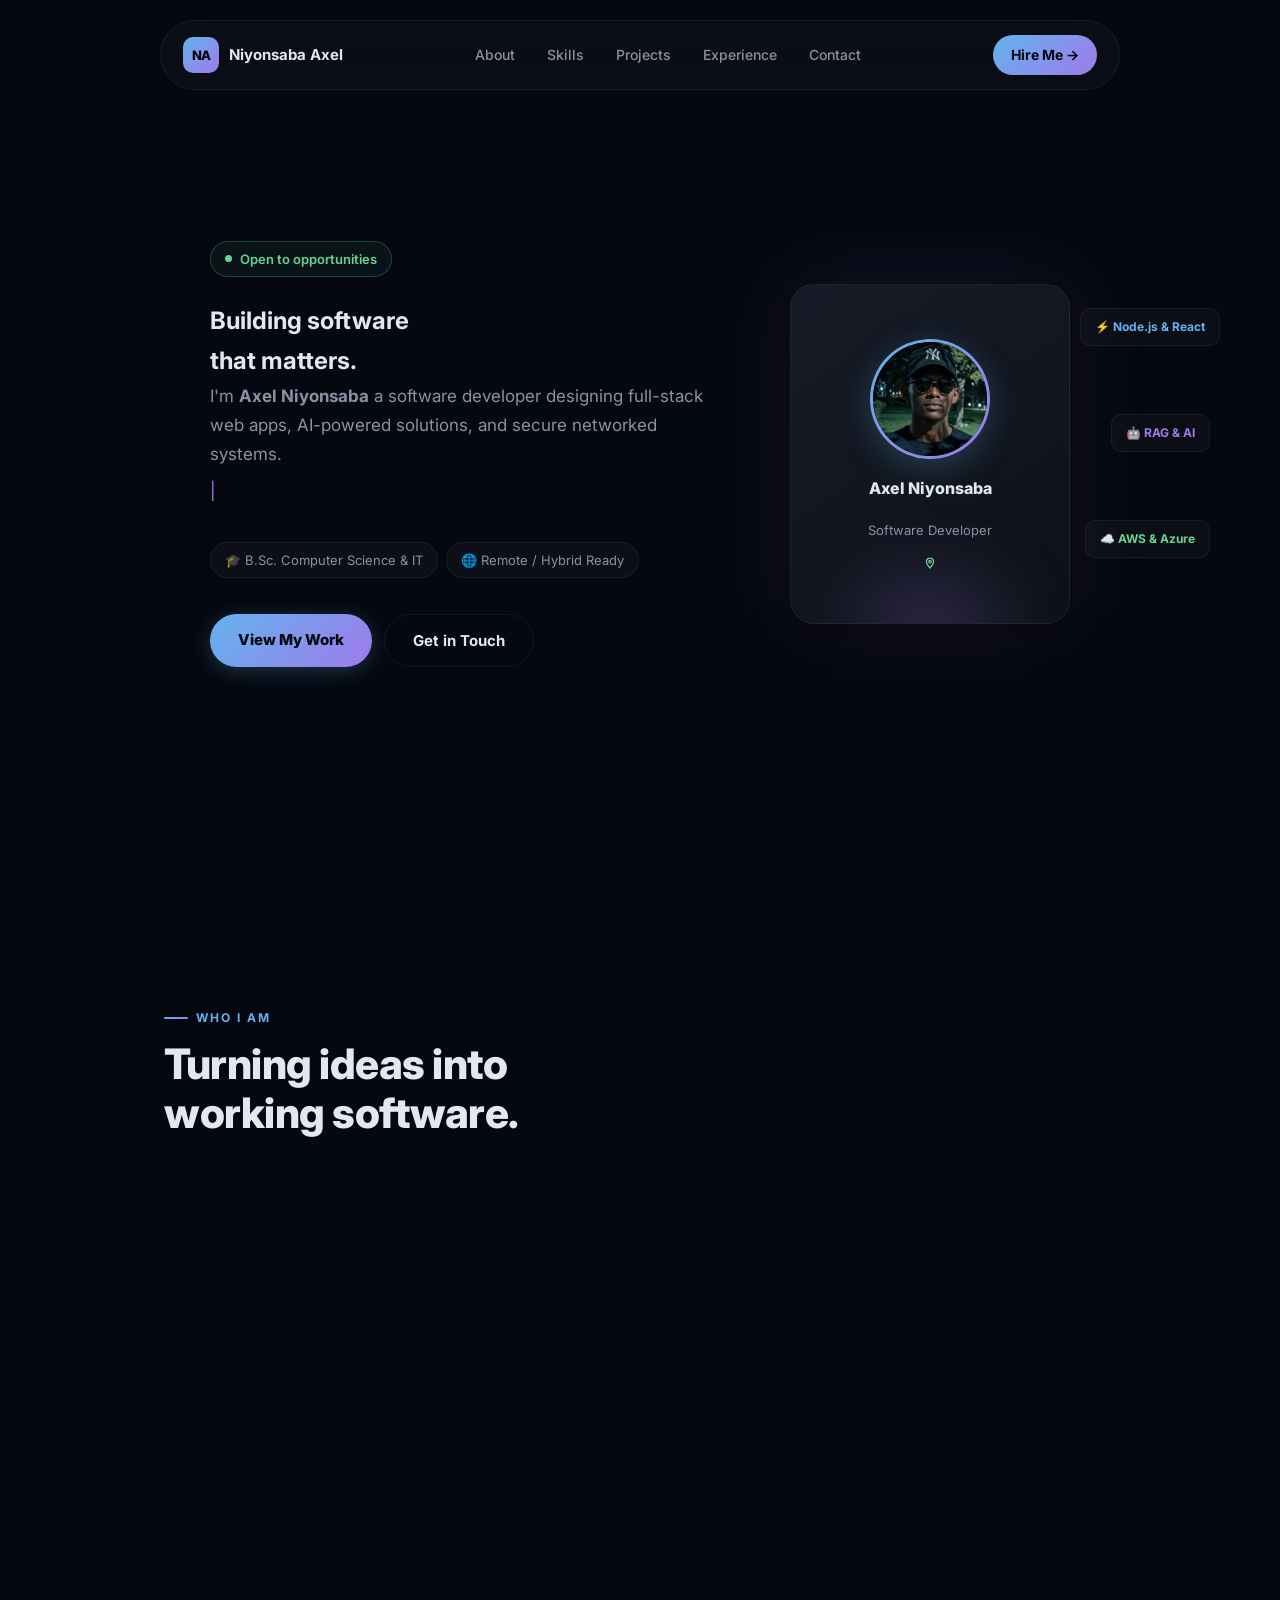
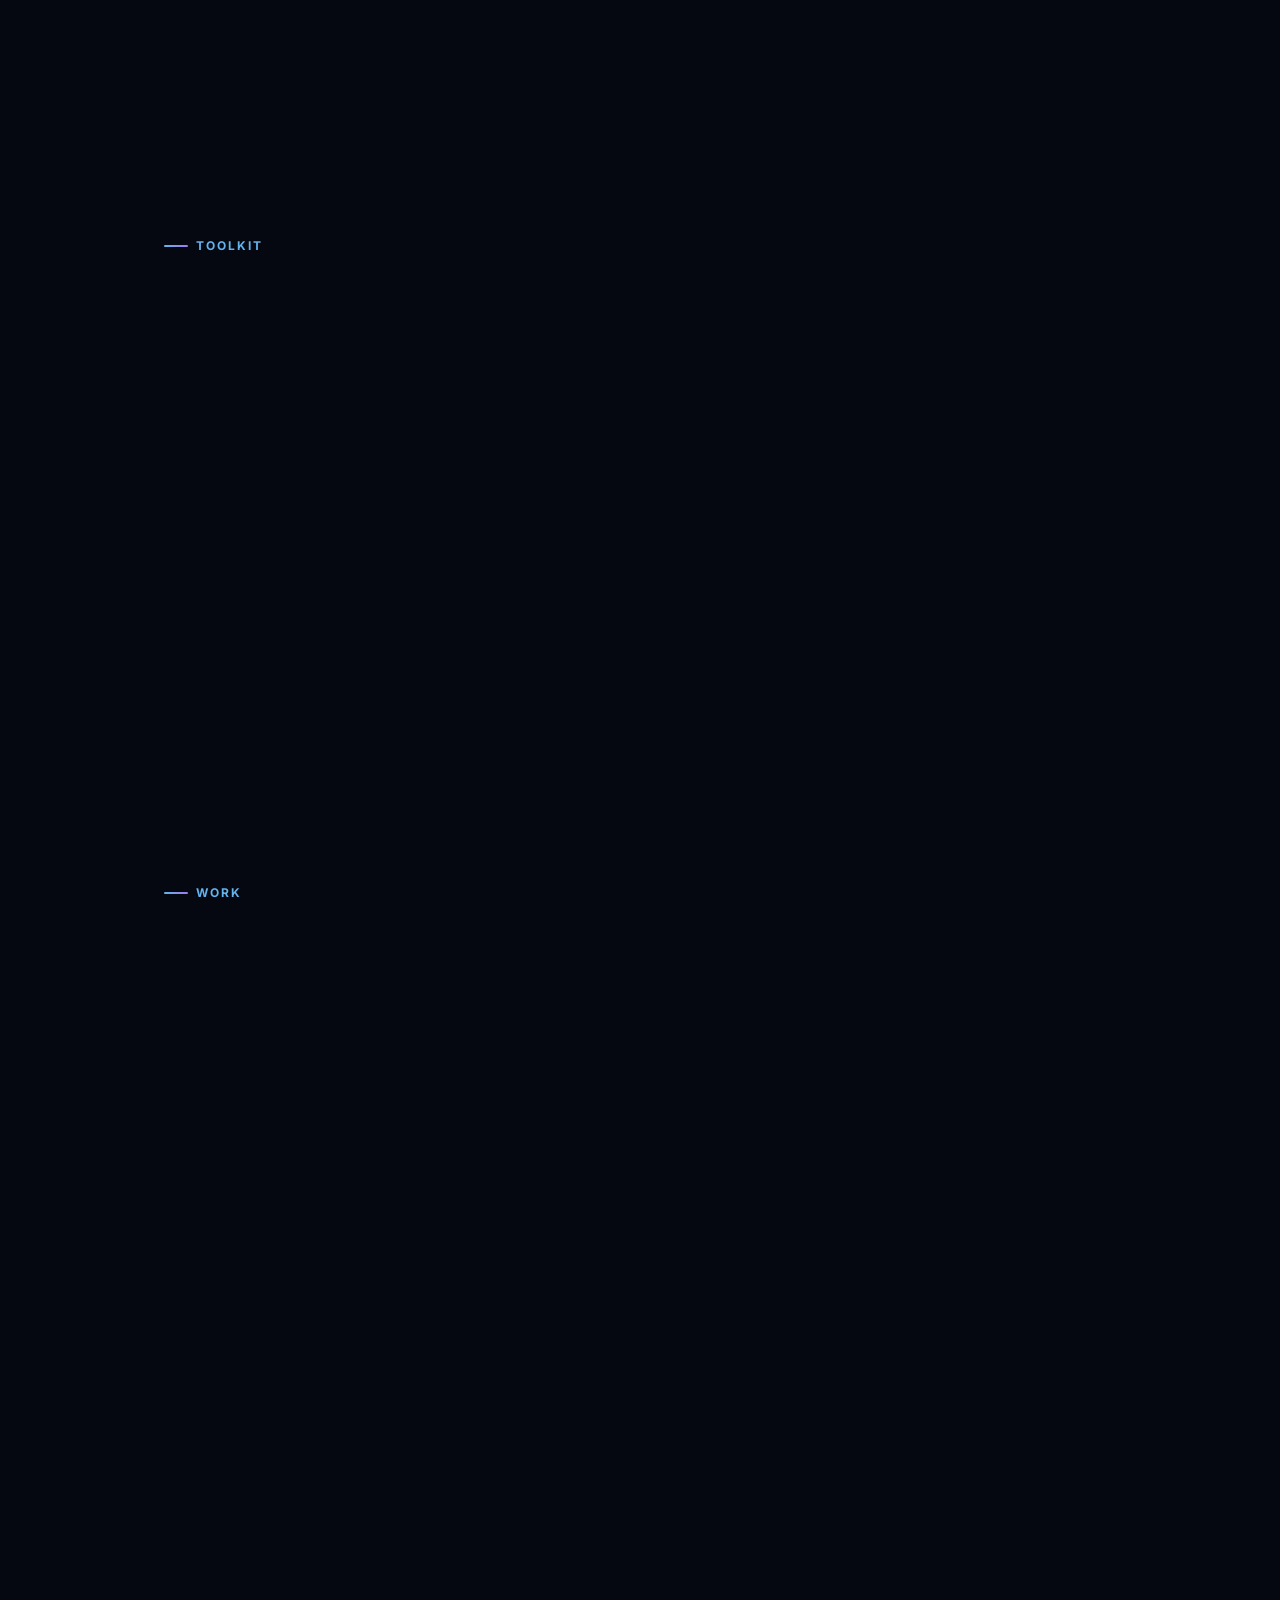
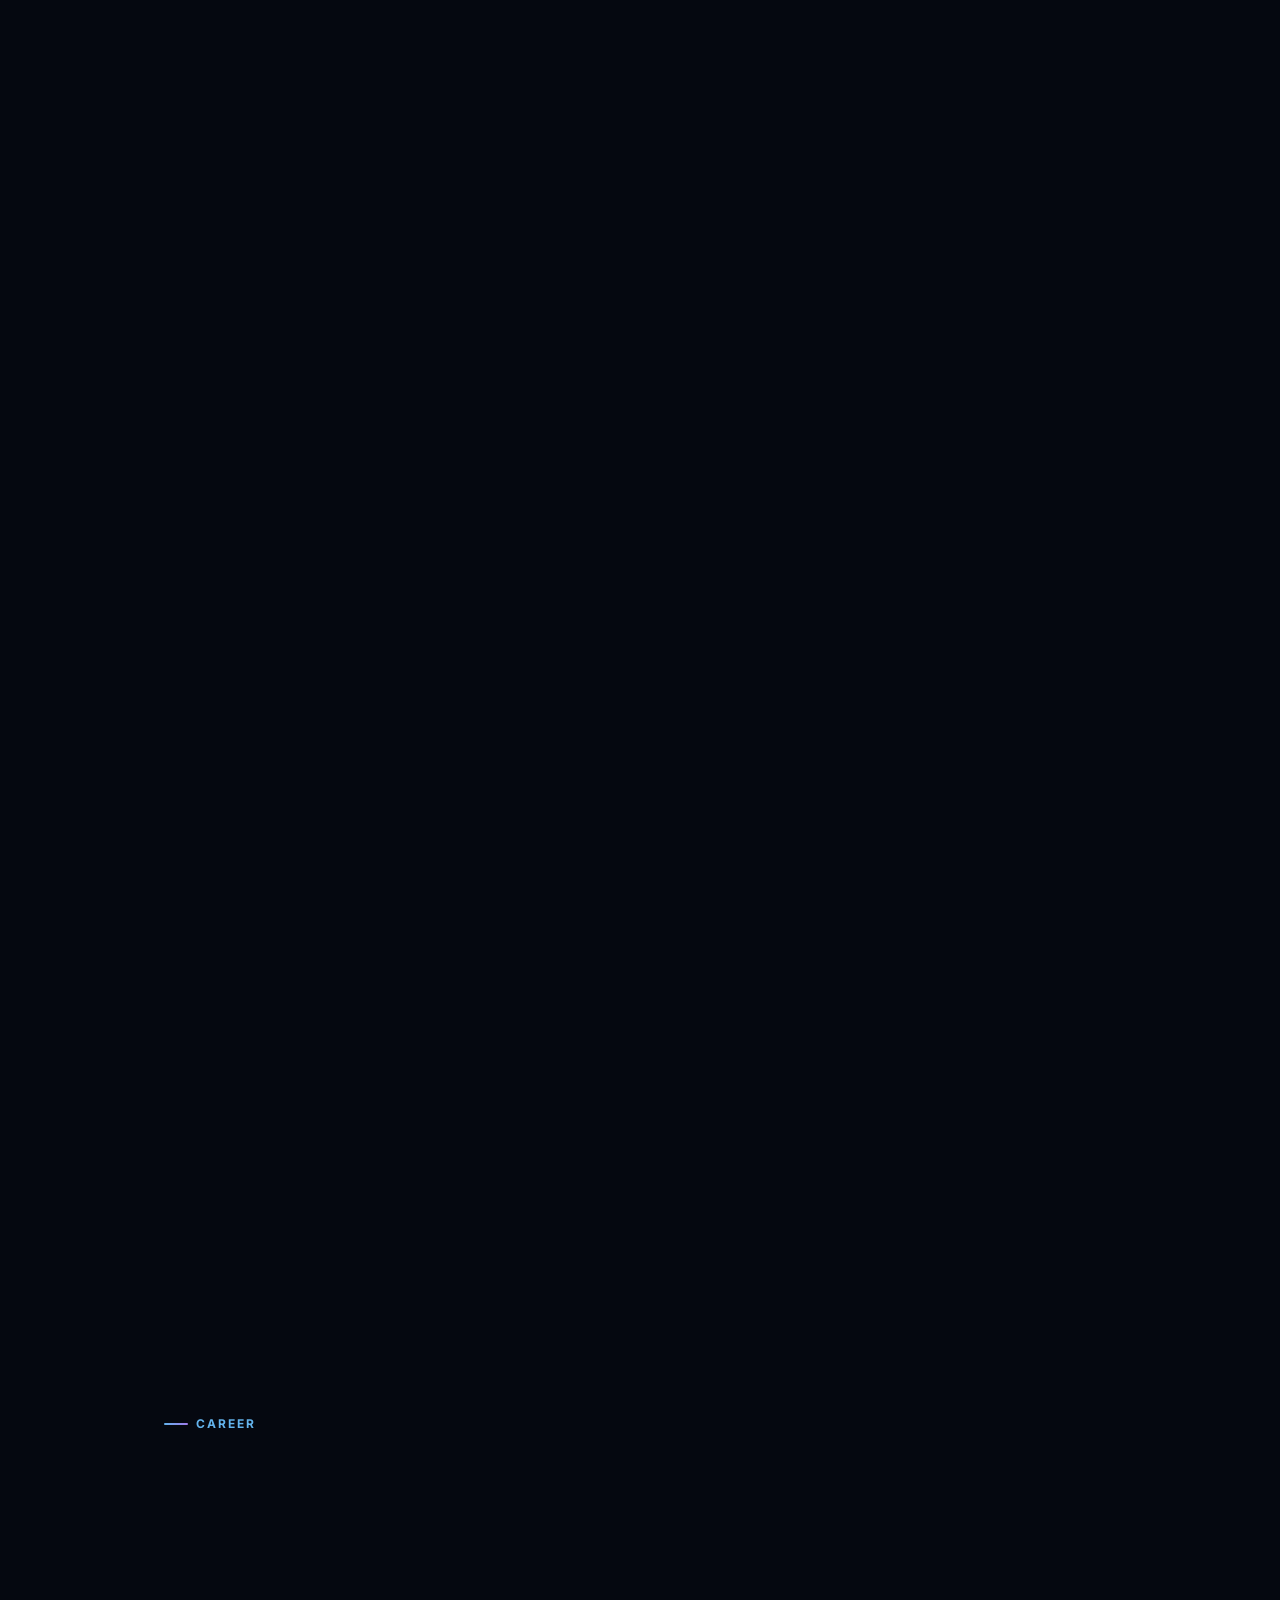
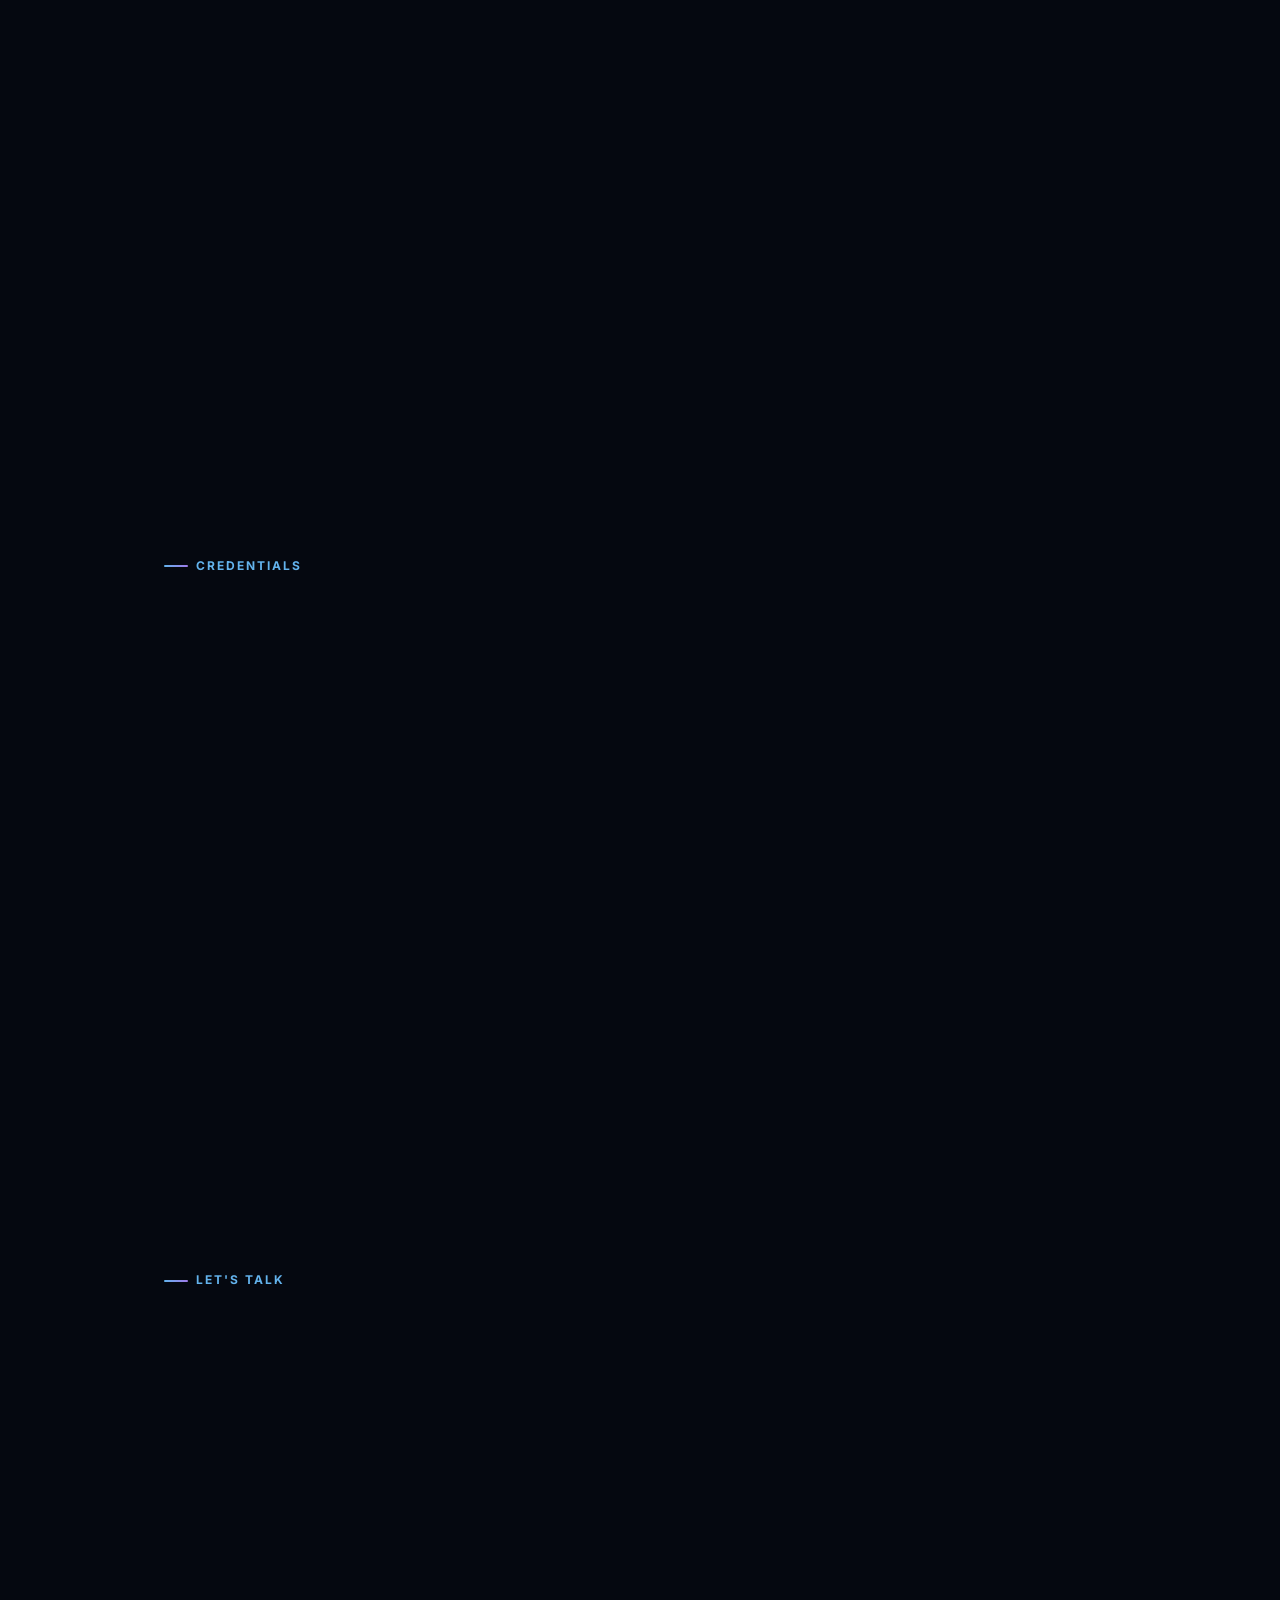
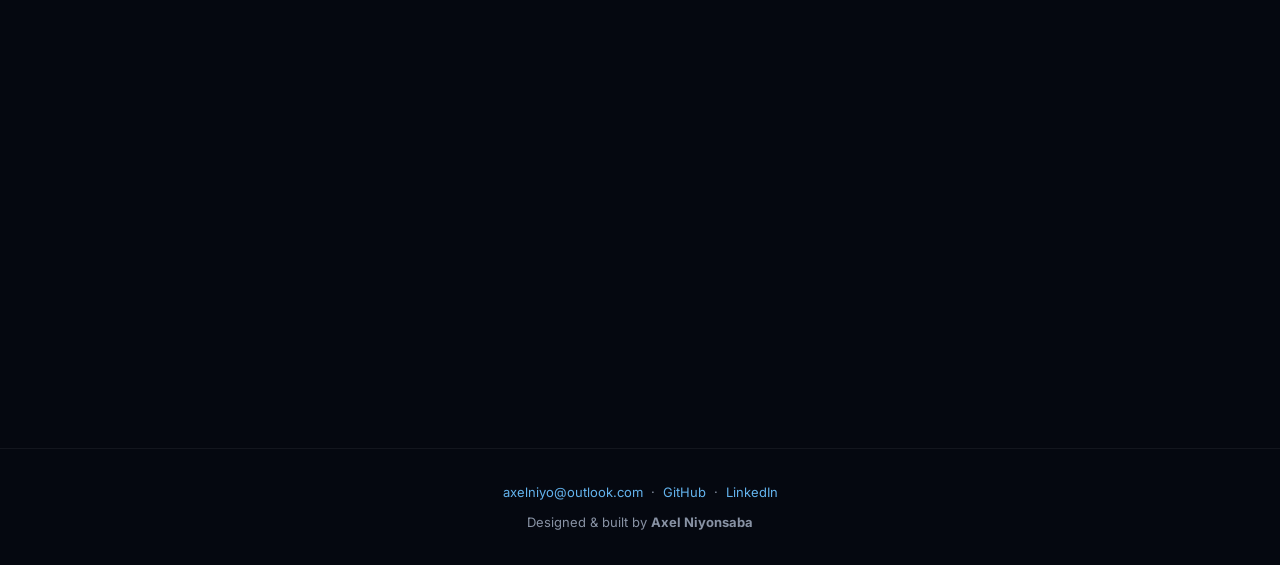
==== index.html @ 16350a1c "Update on work preference" ====
<!doctype html>
<html lang="en">

<head>
  <meta charset="utf-8" />
  <meta name="viewport" content="width=device-width, initial-scale=1" />
  <title>Axel Niyonsaba - Software Developer</title>
  <meta name="description"
    content="Portfolio of Axel Niyonsaba — Full-Stack Developer, Backend Engineer, and AI App Builder. Open to remote and hybrid roles." />
  <link rel="preconnect" href="https://fonts.googleapis.com">
  <link rel="preconnect" href="https://fonts.gstatic.com" crossorigin>
  <link href="https://fonts.googleapis.com/css2?family=Inter:wght@300;400;500;600;700;800;900&display=swap"
    rel="stylesheet">
  <link rel="stylesheet" href="style.css">
</head>

<body>

  <!-- Animated background -->
  <canvas id="bg-canvas"></canvas>

  <!-- ===== NAV ===== -->
  <nav id="navbar" role="navigation" aria-label="Main navigation">
    <a class="nav-brand" href="#hero">
      <div class="nav-logo">NA</div>
      <span class="nav-name">Niyonsaba Axel</span>
    </a>
    <ul class="nav-links">
      <li><a href="#about">About</a></li>
      <li><a href="#skills">Skills</a></li>
      <li><a href="#projects">Projects</a></li>
      <li><a href="#experience">Experience</a></li>
      <li><a href="#contact">Contact</a></li>
    </ul>
    <a class="nav-cta" href="mailto:axelniyo@outlook.com">Hire Me →</a>
  </nav>

  <!-- ===== HERO ===== -->
  <section id="hero">
    <div class="container">
      <div class="hero-grid">
        <div>
          <div class="hero-badge">
            <span class="dot"></span>
            Open to opportunities
          </div>
          <h1>
            Building software<br>
            that <span class="name">matters.</span>
          </h1>

          <!-- Mobile-only avatar (shown between h1 and description) -->
          <div class="hero-avatar-mobile">
            <div class="hero-avatar">
              <img src="download (1).png" alt="Axel Niyonsaba" class="avatar-photo" />
              <div class="avatar-name">Axel Niyonsaba</div>
              <div class="avatar-role">Software Developer</div>
              <div class="avatar-location">
                <svg width="12" height="12" viewBox="0 0 24 24" fill="none" stroke="currentColor" stroke-width="2.5">
                  <path
                    d="M12 2C8.13 2 5 5.13 5 9c0 5.25 7 13 7 13s7-7.75 7-13c0-3.87-3.13-7-7-7zm0 9.5c-1.38 0-2.5-1.12-2.5-2.5s1.12-2.5 2.5-2.5 2.5 1.12 2.5 2.5-1.12 2.5-2.5 2.5z" />
                </svg>
              </div>
              <div class="avatar-glow"></div>
            </div>
          </div>

          <p class="hero-desc">I'm <strong>Axel Niyonsaba</strong> a software developer designing full-stack web apps,
            AI-powered solutions, and secure networked systems.</p>
          <div class="typed-wrap">
            <span class="typed-text"></span><span class="typed-cursor">|</span>
          </div>
          <div class="hero-chips">
            <span class="chip">🎓 B.Sc. Computer Science &amp; IT</span>
            <span class="chip">🌐 Remote / Hybrid Ready</span>
          </div>
          <div class="hero-btns">
            <a class="btn-primary" href="#projects">View My Work</a>
            <a class="btn-ghost" href="#contact">Get in Touch</a>
          </div>
        </div>

        <div class="hero-avatar-wrap">
          <div class="float-badge" style="color:var(--accent);"><span>⚡</span> Node.js &amp; React</div>
          <div class="float-badge" style="color:var(--accent-2);"><span>🤖</span> RAG &amp; AI</div>
          <div class="float-badge" style="color:var(--accent-3);"><span>☁️</span> AWS &amp; Azure</div>
          <div class="hero-avatar">
            <img src="download (1).png" alt="Niyonsaba Axel" class="avatar-photo" />
            <div class="avatar-name">Axel Niyonsaba</div>
            <div class="avatar-role">Software Developer</div>
            <div class="avatar-location">
              <svg width="12" height="12" viewBox="0 0 24 24" fill="none" stroke="currentColor" stroke-width="2.5">
                <path
                  d="M12 2C8.13 2 5 5.13 5 9c0 5.25 7 13 7 13s7-7.75 7-13c0-3.87-3.13-7-7-7zm0 9.5c-1.38 0-2.5-1.12-2.5-2.5s1.12-2.5 2.5-2.5 2.5 1.12 2.5 2.5-1.12 2.5-2.5 2.5z" />
              </svg>
      
            </div>
            <div class="avatar-glow"></div>
          </div>
        </div>
      </div>
    </div>
  </section>

  <!-- ===== ABOUT ===== -->
  <section id="about">
    <div class="container">
      <p class="section-label">Who I Am</p>
      <h2 class="section-title">Turning ideas into<br>working software.</h2>
      <div class="about-grid">
        <div class="about-text reveal">
          <p>I'm a Software Developer with a strong foundation in <strong>full-stack</strong>, <strong>backend</strong>,
            and <strong>systems-level</strong> development. I build web applications, AI-powered solutions, and scalable
            software using JavaScript, Node.js, Python, and SQL.</p>
          <p>Skilled in cloud deployment across <strong>AWS</strong> and <strong>Azure</strong>, real-time systems via
            WebSockets, and networking fundamentals — I care about building things that are <em>fast, maintainable, and
              genuinely useful</em>.</p>
          <p>Currently pursuing a dual degree in Computer Science (University of the People) and IT (UNILAK),
            while actively working as a part-time Software Developer at VT Labs.</p>
          <div class="stat-row">
            <div class="stat-card reveal reveal-delay-1">
              <div class="stat-num">4+</div>
              <div class="stat-lbl">Projects Shipped</div>
            </div>
            <div class="stat-card reveal reveal-delay-2">
              <div class="stat-num">3</div>
              <div class="stat-lbl">Certifications</div>
            </div>
            <div class="stat-card reveal reveal-delay-3">
              <div class="stat-num">2</div>
              <div class="stat-lbl">Tech Roles Held</div>
            </div>
          </div>
        </div>

        <div class="reveal reveal-delay-1">
          <div class="skills-list">
            <div class="skill-item">
              <div class="skill-header"><span>JavaScript / Node.js</span><span class="skill-pct">90%</span></div>
              <div class="skill-bar">
                <div class="skill-fill" style="width:90%"></div>
              </div>
            </div>
            <div class="skill-item">
              <div class="skill-header"><span>React.js</span><span class="skill-pct">82%</span></div>
              <div class="skill-bar">
                <div class="skill-fill" style="width:82%"></div>
              </div>
            </div>
            <div class="skill-item">
              <div class="skill-header"><span>Python</span><span class="skill-pct">75%</span></div>
              <div class="skill-bar">
                <div class="skill-fill" style="width:75%"></div>
              </div>
            </div>
            <div class="skill-item">
              <div class="skill-header"><span>SQL &amp; MongoDB</span><span class="skill-pct">80%</span></div>
              <div class="skill-bar">
                <div class="skill-fill" style="width:80%"></div>
              </div>
            </div>
            <div class="skill-item">
              <div class="skill-header"><span>AWS / Azure</span><span class="skill-pct">70%</span></div>
              <div class="skill-bar">
                <div class="skill-fill" style="width:70%"></div>
              </div>
            </div>
            <div class="skill-item">
              <div class="skill-header"><span>Network &amp; Security</span><span class="skill-pct">78%</span></div>
              <div class="skill-bar">
                <div class="skill-fill" style="width:78%"></div>
              </div>
            </div>
          </div>
        </div>
      </div>
    </div>
  </section>

  <!-- ===== SKILLS ===== -->
  <section id="skills">
    <div class="container">
      <p class="section-label">Toolkit</p>
      <h2 class="section-title reveal">Technologies &amp; Tools</h2>
      <p class="section-sub reveal reveal-delay-1">The technologies I use to design, build, deploy, and secure modern
        software systems.</p>
      <div class="skills-cloud">
        <div class="skill-tag reveal"><span class="tag-icon">⚡</span> JavaScript</div>
        <div class="skill-tag reveal reveal-delay-1"><span class="tag-icon">🟢</span> Node.js</div>
        <div class="skill-tag reveal reveal-delay-2"><span class="tag-icon">⚛️</span> React.js</div>
        <div class="skill-tag reveal"><span class="tag-icon">🐍</span> Python</div>
        <div class="skill-tag reveal reveal-delay-1"><span class="tag-icon">☕</span> Java</div>
        <div class="skill-tag reveal reveal-delay-2"><span class="tag-icon">🗄️</span> SQL</div>
        <div class="skill-tag reveal"><span class="tag-icon">🍃</span> MongoDB</div>
        <div class="skill-tag reveal reveal-delay-1"><span class="tag-icon">🔌</span> WebSockets</div>
        <div class="skill-tag reveal reveal-delay-2"><span class="tag-icon">☁️</span> AWS (EC2, S3, RDS, CloudFront)
        </div>
        <div class="skill-tag reveal"><span class="tag-icon">🔷</span> Microsoft Azure</div>
        <div class="skill-tag reveal reveal-delay-1"><span class="tag-icon">🐳</span> Docker</div>
        <div class="skill-tag reveal reveal-delay-2"><span class="tag-icon">🔁</span> Git / GitHub</div>
        <div class="skill-tag reveal"><span class="tag-icon">🛡️</span> Network Security</div>
        <div class="skill-tag reveal reveal-delay-1"><span class="tag-icon">📡</span> Wireshark</div>
        <div class="skill-tag reveal reveal-delay-2"><span class="tag-icon">🤖</span> RAG / AI APIs</div>
        <div class="skill-tag reveal"><span class="tag-icon">🔷</span> MS Dynamics CRM</div>
        <div class="skill-tag reveal reveal-delay-1"><span class="tag-icon">⚙️</span> REST API Design</div>
        <div class="skill-tag reveal reveal-delay-2"><span class="tag-icon">🔗</span> n8n Automation</div>
      </div>
    </div>
  </section>

  <!-- ===== PROJECTS ===== -->
  <section id="projects">
    <div class="container">
      <p class="section-label">Work</p>
      <h2 class="section-title reveal">Selected Projects</h2>
      <p class="section-sub reveal reveal-delay-1">From AI-powered apps to real-time systems — a showcase of what I've
        shipped.</p>
      <div class="projects-grid">

        <!--baoba-->
        <article class="project-card reveal">
          <div class="project-top">
            <div class="project-icon">🛒</div>
            <div class="project-links">
              <a class="icon-btn" href="https://baoba.site" target="_blank" rel="noopener" title="Live Site">
                <svg width="15" height="15" viewBox="0 0 24 24" fill="none" stroke="currentColor" stroke-width="2.2">
                  <path d="M18 13v6a2 2 0 0 1-2 2H5a2 2 0 0 1-2-2V8a2 2 0 0 1 2-2h6" />
                  <polyline points="15 3 21 3 21 9" />
                  <line x1="10" y1="14" x2="21" y2="3" />
                </svg>
              </a>
            </div>
          </div>
          <div class="project-name">Baoba.site E-Commerce Platform</div>
          <span class="project-badge live">Live</span>
          <p class="project-desc">A global e-commerce and print-on-demand platform engineered with a decoupled 
            architecture. Features a reactive user dashboard running on a <strong>React.js</strong> frontend backed by an enterprise 
            <strong>Java backend</strong> and a relational <strong>MySQL database</strong>. Fully cloud-optimized and 
            hosted on <strong>AWS</strong> architecture, leveraging external service layers and payment workflows like 
            embedded merchant stores to overcome international payment barriers.</p>
          <div class="project-stack">
            <span class="stack-tag">React.js</span>
            <span class="stack-tag">Java</span>
            <span class="stack-tag">MySQL</span>
            <span class="stack-tag">AWS Architecture</span>
          </div>
          <a class="visit-btn" href="https://baoba.site" target="_blank" rel="noopener">
            Visit Live Site
            <svg width="13" height="13" viewBox="0 0 24 24" fill="none" stroke="currentColor" stroke-width="2.5">
              <polyline points="5 12 12 12 19 12" />
              <polyline points="12 5 19 12 12 19" />
            </svg>
          </a>
        </article>
        <!-- ScentScript - FEATURED -->
        
        <article class="project-card featured reveal">
          <div class="project-top">
            <div style="display:flex;gap:14px;align-items:flex-start;">
              <div class="project-icon">🌸</div>
              <div>
                <div class="project-name">ScentScript - AI Fragrance Matchmaker</div>
                <span class="project-badge concept">Competition Entry</span>
              </div>
            </div>
            <div class="project-links">
              <!-- no public link yet -->
            </div>
          </div>
          <p class="project-desc">A privacy-first AI recommendation engine tackling the "blind buy" problem in luxury
            fragrances — built for <strong>L'Oréal Brandstorm 2026 (Tech Track)</strong>. Users enter scent preferences
            and chemical sensitivities in a React frontend. The Node.js backend applies a <strong>RAG
              architecture</strong> using an AI API to cross-reference profiles against private fragrance databases —
            filtering unsafe formulas without exposing trade secrets. Output: bespoke recommendations like "It's Your
            Type!" — a zero-manufacturing software solution boosting online consumer confidence.</p>
          <div class="project-stack">
            <span class="stack-tag">React.js</span>
            <span class="stack-tag">Node.js</span>
            <span class="stack-tag">RAG Architecture</span>
            <span class="stack-tag">AI API</span>
            <span class="stack-tag">REST API</span>
          </div>
        </article>

        <!-- Embedded Finance RAG Bot -->
        <article class="project-card reveal">
          <div class="project-top">
            <div class="project-icon">🤖</div>
            <div class="project-links">
              <a class="icon-btn" href="https://ai-agent-zeta-six.vercel.app/" target="_blank" rel="noopener"
                title="Live Site">
                <svg width="15" height="15" viewBox="0 0 24 24" fill="none" stroke="currentColor" stroke-width="2.2">
                  <path d="M18 13v6a2 2 0 0 1-2 2H5a2 2 0 0 1-2-2V8a2 2 0 0 1 2-2h6" />
                  <polyline points="15 3 21 3 21 9" />
                  <line x1="10" y1="14" x2="21" y2="3" />
                </svg>
              </a>
            </div>
          </div>
          <div class="project-name">Embedded Finance Research Assistant</div>
          <span class="project-badge live">Live</span>
          <p class="project-desc">An AI research assistant trained on industry reports from Bain &amp; Company,
            Deloitte, Visa, Munich Re, and PayPal Ventures. Built with a <strong>RAG architecture</strong>: documents
            are chunked, embedded via Google Gemini, and stored in a Pinecone vector DB. Queries return accurate,
            source-grounded answers.</p>
          <div class="project-stack">
            <span class="stack-tag">Gemini AI</span>
            <span class="stack-tag">Pinecone</span>
            <span class="stack-tag">n8n</span>
            <span class="stack-tag">Vercel</span>
          </div>
          <a class="visit-btn" href="https://ai-agent-zeta-six.vercel.app/" target="_blank" rel="noopener">
            Visit Live Site
            <svg width="13" height="13" viewBox="0 0 24 24" fill="none" stroke="currentColor" stroke-width="2.5">
              <polyline points="5 12 12 12 19 12" />
              <polyline points="12 5 19 12 12 19" />
            </svg>
          </a>
        </article>

        <!-- Language Learning -->
        <article class="project-card reveal reveal-delay-1">
          <div class="project-top">
            <div class="project-icon">📚</div>
            <div class="project-links">
              <a class="icon-btn" href="https://languagelearningcustfro.onrender.com/" target="_blank" rel="noopener"
                title="Live Site">
                <svg width="15" height="15" viewBox="0 0 24 24" fill="none" stroke="currentColor" stroke-width="2.2">
                  <path d="M18 13v6a2 2 0 0 1-2 2H5a2 2 0 0 1-2-2V8a2 2 0 0 1 2-2h6" />
                  <polyline points="15 3 21 3 21 9" />
                  <line x1="10" y1="14" x2="21" y2="3" />
                </svg>
              </a>
            </div>
          </div>
          <div class="project-name">LanguageMentor.site</div>
          <span class="project-badge live">Live</span>
          <p class="project-desc">An interactive online platform helping learners progress from beginner to advanced
            language skills. Features structured lessons, real-time progress tracking, and interactive exercises. Fully
            deployed and accessible</p>
          <div class="project-stack">
            <span class="stack-tag">JavaScript</span>
            <span class="stack-tag">Node.js</span>
            <span class="stack-tag">Render</span>
          </div>
          <a class="visit-btn" href="https://languagementor.site/" target="_blank" rel="noopener">
            Visit Live Site
            <svg width="13" height="13" viewBox="0 0 24 24" fill="none" stroke="currentColor" stroke-width="2.5">
              <polyline points="5 12 12 12 19 12" />
              <polyline points="12 5 19 12 12 19" />
            </svg>
          </a>
        </article>

        <!-- ChatConnect -->
        <article class="project-card reveal reveal-delay-2">
          <div class="project-top">
            <div class="project-icon">💬</div>
            <div class="project-links">
              <a class="icon-btn" href="https://github.com/axelniyo" target="_blank" rel="noopener" title="GitHub">
                <svg width="15" height="15" viewBox="0 0 24 24" fill="none" stroke="currentColor" stroke-width="2.2">
                  <path
                    d="M9 19c-5 1.5-5-2.5-7-3m14 6v-3.87a3.37 3.37 0 0 0-.94-2.61c3.14-.35 6.44-1.54 6.44-7A5.44 5.44 0 0 0 20 4.77 5.07 5.07 0 0 0 19.91 1S18.73.65 16 2.48a13.38 13.38 0 0 0-7 0C6.27.65 5.09 1 5.09 1A5.07 5.07 0 0 0 5 4.77a5.44 5.44 0 0 0-1.5 3.78c0 5.42 3.3 6.61 6.44 7A3.37 3.37 0 0 0 9 18.13V22" />
                </svg>
              </a>
            </div>
          </div>
          <div class="project-name">ChatConnect</div>
          <span class="project-badge wip">In Development</span>
          <p class="project-desc">Real-time chat application built with Node.js, WebSocket, and JavaScript — with
            planned React integration. Designed for future integration into the Language Learning platform for
            learner-to-learner messaging. Focused on secure messaging, user presence tracking, and notifications.</p>
          <div class="project-stack">
            <span class="stack-tag">Node.js</span>
            <span class="stack-tag">WebSockets</span>
            <span class="stack-tag">React (planned)</span>
            <span class="stack-tag">JWT Auth</span>
          </div>
        </article>

      </div>
    </div>
  </section>

  <!-- ===== EXPERIENCE ===== -->
  <section id="experience">
    <div class="container">
      <p class="section-label">Career</p>
      <h2 class="section-title reveal">Experience</h2>
      <div class="timeline">

        <div class="timeline-item reveal">
          <div class="tl-date">Jan 2026 — Present</div>
          <div class="tl-line">
            <div class="tl-dot"></div>
            <div class="tl-track"></div>
          </div>
          <div class="tl-content">
            <div class="tl-role">Software Developer (Part-Time)</div>
            <div class="tl-company">VT Labs</div>
            <ul class="tl-bullets">
              <li>Develop scalable full-stack web applications using JavaScript, React, and Node.js</li>
              <li>Design and maintain secure RESTful APIs for frontend-backend integration</li>
              <li>Deploy and containerize applications using Docker for consistent cloud environments</li>
              <li>Collaborate using Git/GitHub workflows including version control and feature integration</li>
              <li>Debug, refactor, and optimize applications to ensure performance and maintainability</li>
            </ul>
          </div>
        </div>

        <div class="timeline-item reveal reveal-delay-1">
          <div class="tl-date">2024 — 4th Jan 2026</div>
          <div class="tl-line">
            <div class="tl-dot"></div>
            <div class="tl-track"></div>
          </div>
          <div class="tl-content">
            <div class="tl-role">IT Analyst</div>
            <div class="tl-company">Bright Light Academy</div>
            <ul class="tl-bullets">
              <li>Delivered technical support across software, hardware, and network platforms</li>
              <li>Resolved system and connectivity issues with detailed documentation</li>
              <li>Maintained performance monitoring and backup procedures</li>
              <li>Assisted users with OS-level troubleshooting and access management</li>
            </ul>
          </div>
        </div>

      </div>
    </div>
  </section>

  <!-- ===== EDUCATION & CERTS ===== -->
  <section id="education">
    <div class="container">
      <p class="section-label">Credentials</p>
      <h2 class="section-title reveal">Education &amp; Certifications</h2>
      <div class="edu-grid">
        <div class="edu-card reveal">
          <div class="edu-icon">🎓</div>
          <div class="edu-title">B.Sc. Computer Science</div>
          <div class="edu-sub">University of the People</div>
          <span class="edu-period">In Progress</span>
        </div>
        <div class="edu-card reveal reveal-delay-1">
          <div class="edu-icon">🎓</div>
          <div class="edu-title">B.Sc. Information Technology</div>
          <div class="edu-sub">UNILAK </div>
          <span class="edu-period">In Progress</span>
        </div>
      </div>

      <div class="cert-list">
        <div class="cert-card reveal">
          <div class="cert-icon">🔒</div>
          <div>
            <div class="cert-name">Cisco CCST</div>
            <div class="cert-issuer">Troubleshooting &amp; Securing Networks</div>
          </div>
        </div>
        <div class="cert-card reveal reveal-delay-1">
          <div class="cert-icon">🛡️</div>
          <div>
            <div class="cert-name">Cybersecurity Foundations</div>
            <div class="cert-issuer">LinkedIn Learning</div>
          </div>
        </div>
        <div class="cert-card reveal reveal-delay-2">
          <div class="cert-icon">☁️</div>
          <div>
            <div class="cert-name">Microsoft Azure Fundamentals</div>
            <div class="cert-issuer">LinkedIn Learning</div>
          </div>
        </div>
        <div class="cert-card reveal reveal-delay-3">
          <div class="cert-icon">⚡</div>
          <div>
            <div class="cert-name">AWS Cloud Practitioner Skills</div>
            <div class="cert-issuer">Hands-on with EC2, S3, RDS, CloudFront</div>
          </div>
        </div>
      </div>
    </div>
  </section>

  <!-- ===== CONTACT ===== -->
  <section id="contact">
    <div class="container">
      <p class="section-label">Let's Talk</p>
      <h2 class="section-title reveal">Get in Touch</h2>
      <div class="contact-wrap">
        <div class="contact-text reveal">
          <p>I'm currently open to <strong>full-time, part-time, and freelance</strong> opportunities in full-stack
            development, backend engineering, and cloud/DevOps roles. Remote or hybrid — let's connect!</p>
          <div class="contact-methods">
            <a class="contact-link" href="mailto:axelniyo@outlook.com">
              <div class="contact-link-icon">✉️</div>
              <div>
                <div class="contact-link-label">Email</div>
                <div class="contact-link-val">axelniyo@outlook.com</div>
              </div>
            </a>
            <a class="contact-link" href="https://github.com/axelniyo" target="_blank" rel="noopener">
              <div class="contact-link-icon">
                <svg width="18" height="18" viewBox="0 0 24 24" fill="none" stroke="currentColor" stroke-width="2">
                  <path
                    d="M9 19c-5 1.5-5-2.5-7-3m14 6v-3.87a3.37 3.37 0 0 0-.94-2.61c3.14-.35 6.44-1.54 6.44-7A5.44 5.44 0 0 0 20 4.77 5.07 5.07 0 0 0 19.91 1S18.73.65 16 2.48a13.38 13.38 0 0 0-7 0C6.27.65 5.09 1 5.09 1A5.07 5.07 0 0 0 5 4.77a5.44 5.44 0 0 0-1.5 3.78c0 5.42 3.3 6.61 6.44 7A3.37 3.37 0 0 0 9 18.13V22" />
                </svg>
              </div>
              <div>
                <div class="contact-link-label">GitHub</div>
                <div class="contact-link-val">github.com/axelniyo</div>
              </div>
            </a>
            <a class="contact-link" href="https://www.linkedin.com/in/axel-niyonsaba/" target="_blank" rel="noopener">
              <div class="contact-link-icon">
                <svg width="18" height="18" viewBox="0 0 24 24" fill="none" stroke="currentColor" stroke-width="2">
                  <path d="M16 8a6 6 0 0 1 6 6v7h-4v-7a2 2 0 0 0-2-2 2 2 0 0 0-2 2v7h-4v-7a6 6 0 0 1 6-6z" />
                  <rect x="2" y="9" width="4" height="12" />
                  <circle cx="4" cy="4" r="2" />
                </svg>
              </div>
              <div>
                <div class="contact-link-label">LinkedIn</div>
                <div class="contact-link-val">axel-niyonsaba</div>
              </div>
            </a>
            <div class="contact-link" style="cursor:default;">
              <div class="contact-link-icon">📍</div>
              <div>
                <div class="contact-link-label">Location</div>
                <div class="contact-link-val">Open to Remote</div>
              </div>
            </div>
          </div>
        </div>

        <div class="contact-form-wrap reveal reveal-delay-1">
          <h3>Send a Message</h3>
          <form id="contact-form" action="mailto:axelniyo@outlook.com" method="post" enctype="text/plain">
            <div class="form-group">
              <label for="cf-name">Name</label>
              <input type="text" id="cf-name" name="name" placeholder="Your name" required />
            </div>
            <div class="form-group">
              <label for="cf-email">Email</label>
              <input type="email" id="cf-email" name="email" placeholder="your@email.com" required />
            </div>
            <div class="form-group">
              <label for="cf-subject">Subject</label>
              <input type="text" id="cf-subject" name="subject" placeholder=" Project" />
            </div>
            <div class="form-group">
              <label for="cf-msg">Message</label>
              <textarea id="cf-msg" name="message" placeholder="Tell me about the role, project, or just say hi..."
                required></textarea>
            </div>
            <button type="submit" class="form-submit">Send Message</button>
          </form>
        </div>
      </div>
    </div>
  </section>

  <!-- ===== FOOTER ===== -->
  <footer>
    <div style="margin-bottom:8px">
      <a href="mailto:axelniyo@outlook.com">axelniyo@outlook.com</a> &nbsp;·&nbsp;
      <a href="https://github.com/axelniyo" target="_blank" rel="noopener">GitHub</a> &nbsp;·&nbsp;
      <a href="https://www.linkedin.com/in/axel-niyonsaba/" target="_blank" rel="noopener">LinkedIn</a>
    </div>
    <div>Designed &amp; built by <strong>Axel Niyonsaba</strong>
    </div>
  </footer>

  <script src="script.js"></script>
</body>

</html>
---- style.css ----
/* ===== RESET & BASE ===== */
*,
*::before,
*::after {
    box-sizing: border-box;
    margin: 0;
    padding: 0;
}

html {
    scroll-behavior: smooth;
}

/* ===== DESIGN TOKENS ===== */
:root {
    --bg: #050810;
    --surface: #0d1117;
    --surface-2: #161b27;
    --border: rgba(255, 255, 255, 0.06);
    --border-hover: rgba(99, 179, 237, 0.3);
    --muted: #8892a4;
    --text: #e2e8f0;
    --accent: #63b3ed;
    --accent-2: #9f7aea;
    --accent-3: #68d391;
    --glow-1: rgba(99, 179, 237, 0.15);
    --glow-2: rgba(159, 122, 234, 0.15);
    --radius: 16px;
    --radius-sm: 10px;
    --shadow: 0 8px 32px rgba(0, 0, 0, 0.5);
    --font: 'Inter', -apple-system, BlinkMacSystemFont, 'Segoe UI', sans-serif;
    --nav-h: 68px;
}

body {
    font-family: var(--font);
    background: var(--bg);
    color: var(--text);
    line-height: 1.7;
    -webkit-font-smoothing: antialiased;
    overflow-x: hidden;
}

/* ===== SCROLLBAR ===== */
::-webkit-scrollbar {
    width: 6px;
}

::-webkit-scrollbar-track {
    background: var(--bg);
}

::-webkit-scrollbar-thumb {
    background: var(--surface-2);
    border-radius: 3px;
}

/* ===== BACKGROUND MESH ===== */
#bg-canvas {
    position: fixed;
    top: 0;
    left: 0;
    width: 100%;
    height: 100%;
    pointer-events: none;
    z-index: 0;
    opacity: 0.45;
}

/* ===== NAV ===== */
nav#navbar {
    position: fixed;
    top: 20px;
    left: 50%;
    transform: translateX(-50%);
    width: min(960px, calc(100% - 40px));
    z-index: 100;
    display: flex;
    align-items: center;
    justify-content: space-between;
    padding: 14px 22px;
    background: rgba(13, 17, 23, 0.75);
    backdrop-filter: blur(20px);
    -webkit-backdrop-filter: blur(20px);
    border: 1px solid var(--border);
    border-radius: 99px;
    transition: box-shadow 0.3s;
}

nav#navbar.scrolled {
    box-shadow: 0 8px 40px rgba(0, 0, 0, 0.6);
}

.nav-brand {
    display: flex;
    align-items: center;
    gap: 10px;
    text-decoration: none;
    color: inherit;
}

.nav-logo {
    width: 36px;
    height: 36px;
    border-radius: 10px;
    background: linear-gradient(135deg, var(--accent), var(--accent-2));
    display: flex;
    align-items: center;
    justify-content: center;
    font-weight: 800;
    font-size: 13px;
    color: #050810;
    letter-spacing: -0.5px;
}

.nav-name {
    font-weight: 700;
    font-size: 15px;
}

.nav-links {
    display: flex;
    gap: 4px;
    list-style: none;
}

.nav-links a {
    padding: 6px 14px;
    border-radius: 99px;
    color: var(--muted);
    font-size: 14px;
    font-weight: 500;
    text-decoration: none;
    transition: color 0.2s, background 0.2s;
}

.nav-links a:hover,
.nav-links a.active {
    color: var(--text);
    background: rgba(255, 255, 255, 0.06);
}

.nav-cta {
    padding: 8px 18px;
    border-radius: 99px;
    background: linear-gradient(135deg, var(--accent), var(--accent-2));
    color: #050810;
    font-weight: 700;
    font-size: 14px;
    text-decoration: none;
    transition: opacity 0.2s, transform 0.2s;
    white-space: nowrap;
}

.nav-cta:hover {
    opacity: 0.9;
    transform: scale(1.03);
}

/* ===== LAYOUT ===== */
.container {
    max-width: 1000px;
    margin: 0 auto;
    padding: 0 24px;
    position: relative;
    z-index: 1;
}

section {
    padding: 100px 0;
}

/* ===== SECTION LABELS ===== */
.section-label {
    display: inline-flex;
    align-items: center;
    gap: 8px;
    font-size: 12px;
    font-weight: 700;
    letter-spacing: 2px;
    text-transform: uppercase;
    color: var(--accent);
    margin-bottom: 12px;
}

.section-label::before {
    content: '';
    display: block;
    width: 24px;
    height: 2px;
    background: linear-gradient(90deg, var(--accent), var(--accent-2));
    border-radius: 2px;
}

.section-title {
    font-size: clamp(28px, 4vw, 42px);
    font-weight: 800;
    line-height: 1.15;
    letter-spacing: -0.5px;
    margin-bottom: 16px;
}

.section-sub {
    color: var(--muted);
    max-width: 540px;
    margin-bottom: 56px;
}

/* ===== HERO ===== */
#hero {
    min-height: 100vh;
    display: flex;
    align-items: center;
    padding-top: calc(var(--nav-h) + 40px);
}

.hero-grid {
    display: grid;
    grid-template-columns: 1fr auto;
    gap: 60px;
    align-items: center;
}

.hero-badge {
    display: inline-flex;
    align-items: center;
    gap: 8px;
    padding: 6px 14px;
    border-radius: 99px;
    border: 1px solid rgba(104, 211, 145, 0.25);
    background: rgba(104, 211, 145, 0.06);
    font-size: 13px;
    color: var(--accent-3);
    font-weight: 600;
    margin-bottom: 24px;
}

.hero-badge .dot {
    width: 7px;
    height: 7px;
    border-radius: 50%;
    background: var(--accent-3);
    animation: pulse 2s infinite;
}

@keyframes pulse {

    0%,
    100% {
        box-shadow: 0 0 0 0 rgba(104, 211, 145, 0.5);
    }

    50% {
        box-shadow: 0 0 0 6px rgba(104, 211, 145, 0);
    }
}

.hero h1 {
    font-size: clamp(36px, 5.5vw, 64px);
    font-weight: 900;
    letter-spacing: -2px;
    line-height: 1.05;
    margin-bottom: 20px;
}

.hero h1 .name {
    color: transparent;
    background: linear-gradient(135deg, var(--accent) 0%, var(--accent-2) 100%);
    -webkit-background-clip: text;
    background-clip: text;
}

.hero-desc {
    font-size: 17px;
    color: var(--muted);
    max-width: 520px;
    margin-bottom: 8px;
}

.typed-wrap {
    font-size: 17px;
    min-height: 28px;
    margin-bottom: 36px;
}

.typed-text {
    color: var(--accent);
    font-weight: 600;
}

.typed-cursor {
    color: var(--accent-2);
    animation: blink 1s infinite;
}

@keyframes blink {

    0%,
    100% {
        opacity: 1;
    }

    50% {
        opacity: 0;
    }
}

.hero-chips {
    display: flex;
    flex-wrap: wrap;
    gap: 8px;
    margin-bottom: 36px;
}

.chip {
    padding: 6px 14px;
    border-radius: 99px;
    border: 1px solid var(--border);
    background: rgba(255, 255, 255, 0.03);
    font-size: 13px;
    color: var(--muted);
}

.hero-btns {
    display: flex;
    gap: 12px;
    flex-wrap: wrap;
}

.btn-primary {
    padding: 13px 28px;
    border-radius: 99px;
    background: linear-gradient(135deg, var(--accent), var(--accent-2));
    color: #050810;
    font-weight: 800;
    font-size: 15px;
    text-decoration: none;
    transition: transform 0.2s, box-shadow 0.2s;
    box-shadow: 0 4px 20px rgba(99, 179, 237, 0.25);
}

.btn-primary:hover {
    transform: translateY(-2px);
    box-shadow: 0 8px 32px rgba(99, 179, 237, 0.4);
}

.btn-ghost {
    padding: 13px 28px;
    border-radius: 99px;
    border: 1px solid var(--border);
    background: transparent;
    color: var(--text);
    font-weight: 700;
    font-size: 15px;
    text-decoration: none;
    transition: border-color 0.2s, background 0.2s;
}

.btn-ghost:hover {
    border-color: var(--border-hover);
    background: rgba(255, 255, 255, 0.04);
}

/* Hero right - avatar card */
.hero-avatar-wrap {
    position: relative;
}

/* hidden by default; shown only inside the mobile media query */
.hero-avatar-mobile {
    display: none;
}

.hero-avatar {
    width: 280px;
    height: 340px;
    border-radius: 24px;
    background: linear-gradient(145deg, var(--surface-2), var(--surface));
    border: 1px solid var(--border);
    display: flex;
    flex-direction: column;
    align-items: center;
    justify-content: center;
    gap: 16px;
    position: relative;
    overflow: hidden;
    box-shadow: var(--shadow), 0 0 80px var(--glow-2);
}

.avatar-initials {
    width: 100px;
    height: 100px;
    border-radius: 50%;
    background: linear-gradient(135deg, var(--accent), var(--accent-2));
    display: flex;
    align-items: center;
    justify-content: center;
    font-size: 32px;
    font-weight: 900;
    color: #050810;
    letter-spacing: -1px;
    box-shadow: 0 8px 32px rgba(99, 179, 237, 0.3);
}

.avatar-photo {
    width: 120px;
    height: 120px;
    border-radius: 50%;
    object-fit: cover;
    object-position: center top;
    border: 3px solid transparent;
    background: linear-gradient(var(--surface-2), var(--surface-2)) padding-box,
        linear-gradient(135deg, var(--accent), var(--accent-2)) border-box;
    box-shadow: 0 8px 32px rgba(99, 179, 237, 0.25);
}

.avatar-name {
    font-weight: 800;
    font-size: 16px;
    text-align: center;
}

.avatar-role {
    color: var(--muted);
    font-size: 13px;
    text-align: center;
}

.avatar-location {
    display: flex;
    align-items: center;
    gap: 5px;
    font-size: 12px;
    color: var(--accent-3);
    font-weight: 600;
}

.avatar-glow {
    position: absolute;
    bottom: -40px;
    left: 50%;
    transform: translateX(-50%);
    width: 160px;
    height: 80px;
    border-radius: 50%;
    background: var(--accent-2);
    filter: blur(40px);
    opacity: 0.25;
}

/* Floating badges on avatar card */
.float-badge {
    position: absolute;
    padding: 8px 14px;
    border-radius: 10px;
    background: rgba(13, 17, 23, 0.9);
    backdrop-filter: blur(12px);
    border: 1px solid var(--border);
    font-size: 12px;
    font-weight: 700;
    white-space: nowrap;
    animation: float 4s ease-in-out infinite;
}

.float-badge:nth-child(1) {
    top: 24px;
    right: -150px;
    animation-delay: 0s;
}

.float-badge:nth-child(2) {
    top: 130px;
    right: -140px;
    animation-delay: 1.5s;
}

.float-badge:nth-child(3) {
    top: 236px;
    right: -140px;
    animation-delay: 0.8s;
}

@keyframes float {

    0%,
    100% {
        transform: translateY(0);
    }

    50% {
        transform: translateY(-8px);
    }
}

/* ===== ABOUT ===== */
#about .about-grid {
    display: grid;
    grid-template-columns: 1fr 1fr;
    gap: 48px;
    align-items: start;
}

.about-text p {
    color: var(--muted);
    margin-bottom: 16px;
}

.stat-row {
    display: grid;
    grid-template-columns: repeat(3, 1fr);
    gap: 16px;
    margin-top: 32px;
}

.stat-card {
    text-align: center;
    padding: 20px 12px;
    border-radius: var(--radius-sm);
    background: var(--surface);
    border: 1px solid var(--border);
    transition: border-color 0.25s, transform 0.25s;
}

.stat-card:hover {
    border-color: var(--border-hover);
    transform: translateY(-3px);
}

.stat-num {
    font-size: 28px;
    font-weight: 900;
    background: linear-gradient(135deg, var(--accent), var(--accent-2));
    -webkit-background-clip: text;
    background-clip: text;
    color: transparent;
}

.stat-lbl {
    font-size: 12px;
    color: var(--muted);
    margin-top: 2px;
}

.skills-list {
    display: flex;
    flex-direction: column;
    gap: 12px;
}


.skill-header {
    display: flex;
    justify-content: space-between;
    margin-bottom: 6px;
    font-size: 14px;
    font-weight: 600;
}

.skill-pct {
    color: var(--muted);
}

.skill-bar {
    height: 6px;
    border-radius: 3px;
    background: var(--surface-2);
    overflow: hidden;
}

.skill-fill {
    height: 100%;
    border-radius: 3px;
    background: linear-gradient(90deg, var(--accent), var(--accent-2));
    transform-origin: left;
    transform: scaleX(0);
    transition: transform 1s cubic-bezier(0.17, 0.55, 0.55, 1);
}

/* ===== SKILLS GRID ===== */
#skills .skills-cloud {
    display: flex;
    flex-wrap: wrap;
    gap: 12px;
}

.skill-tag {
    padding: 10px 18px;
    border-radius: var(--radius-sm);
    background: var(--surface);
    border: 1px solid var(--border);
    font-size: 14px;
    font-weight: 600;
    cursor: default;
    transition: border-color 0.25s, background 0.25s, transform 0.25s, color 0.25s;
    display: flex;
    align-items: center;
    gap: 8px;
}

.skill-tag:hover {
    border-color: var(--border-hover);
    background: rgba(99, 179, 237, 0.06);
    color: var(--accent);
    transform: translateY(-3px);
}

.skill-tag .tag-icon {
    font-size: 16px;
}

/* ===== PROJECTS ===== */
#projects .projects-grid {
    display: grid;
    grid-template-columns: repeat(2, 1fr);
    gap: 20px;
}

.project-card {
    border-radius: var(--radius);
    padding: 28px;
    background: var(--surface);
    border: 1px solid var(--border);
    display: flex;
    flex-direction: column;
    gap: 14px;
    transition: border-color 0.3s, transform 0.3s, box-shadow 0.3s;
    position: relative;
    overflow: hidden;
}

.project-card::before {
    content: '';
    position: absolute;
    top: 0;
    left: 0;
    right: 0;
    height: 2px;
    background: linear-gradient(90deg, var(--accent), var(--accent-2));
    transform: scaleX(0);
    transform-origin: left;
    transition: transform 0.4s ease;
}

.project-card:hover::before {
    transform: scaleX(1);
}

.project-card:hover {
    border-color: var(--border-hover);
    transform: translateY(-4px);
    box-shadow: 0 12px 40px rgba(0, 0, 0, 0.4), 0 0 40px var(--glow-1);
}

.project-card.featured {
    grid-column: span 2;
    display: grid;
    grid-template-columns: 1fr;
}

.project-top {
    display: flex;
    align-items: flex-start;
    justify-content: space-between;
    gap: 12px;
}

.project-icon {
    width: 44px;
    height: 44px;
    border-radius: 12px;
    display: flex;
    align-items: center;
    justify-content: center;
    font-size: 20px;
    background: var(--surface-2);
    border: 1px solid var(--border);
    flex-shrink: 0;
}

.project-links {
    display: flex;
    gap: 8px;
    flex-shrink: 0;
}

.icon-btn {
    width: 34px;
    height: 34px;
    border-radius: 8px;
    border: 1px solid var(--border);
    background: transparent;
    display: flex;
    align-items: center;
    justify-content: center;
    color: var(--muted);
    text-decoration: none;
    transition: border-color 0.2s, color 0.2s, background 0.2s;
}

.icon-btn:hover {
    border-color: var(--border-hover);
    color: var(--accent);
    background: rgba(99, 179, 237, 0.06);
}

.project-name {
    font-size: 18px;
    font-weight: 800;
    margin-bottom: 4px;
}

.project-badge {
    display: inline-block;
    padding: 3px 10px;
    border-radius: 99px;
    font-size: 11px;
    font-weight: 700;
    margin-bottom: 10px;
}

.project-badge.wip {
    background: rgba(245, 158, 11, 0.12);
    color: #f59e0b;
    border: 1px solid rgba(245, 158, 11, 0.2);
}

.project-badge.live {
    background: rgba(104, 211, 145, 0.12);
    color: var(--accent-3);
    border: 1px solid rgba(104, 211, 145, 0.2);
}

.project-badge.concept {
    background: rgba(99, 179, 237, 0.12);
    color: var(--accent);
    border: 1px solid rgba(99, 179, 237, 0.2);
}

.project-desc {
    font-size: 14px;
    color: var(--muted);
    line-height: 1.7;
    flex: 1;
}

.project-stack {
    display: flex;
    flex-wrap: wrap;
    gap: 6px;
}

.stack-tag {
    padding: 4px 10px;
    border-radius: 99px;
    font-size: 12px;
    font-weight: 600;
    background: rgba(255, 255, 255, 0.04);
    border: 1px solid var(--border);
    color: var(--muted);
}

.visit-btn {
    display: inline-flex;
    align-items: center;
    gap: 6px;
    padding: 10px 20px;
    border-radius: 99px;
    font-size: 14px;
    font-weight: 700;
    background: linear-gradient(135deg, var(--accent), var(--accent-2));
    color: #050810;
    text-decoration: none;
    margin-top: auto;
    width: fit-content;
    transition: transform 0.2s, box-shadow 0.2s;
}

.visit-btn:hover {
    transform: scale(1.05);
    box-shadow: 0 4px 24px rgba(99, 179, 237, 0.35);
}

/* ===== EXPERIENCE ===== */
#experience .timeline {
    display: flex;
    flex-direction: column;
    gap: 0;
}

.timeline-item {
    display: grid;
    grid-template-columns: 120px 1px 1fr;
    gap: 0 24px;
    padding-bottom: 40px;
}

.timeline-item:last-child {
    padding-bottom: 0;
}

.tl-date {
    text-align: right;
    padding-top: 4px;
    font-size: 12px;
    color: var(--muted);
    font-weight: 600;
    white-space: nowrap;
}

.tl-line {
    display: flex;
    flex-direction: column;
    align-items: center;
    gap: 0;
    position: relative;
}

.tl-dot {
    width: 12px;
    height: 12px;
    border-radius: 50%;
    flex-shrink: 0;
    background: linear-gradient(135deg, var(--accent), var(--accent-2));
    box-shadow: 0 0 10px rgba(99, 179, 237, 0.4);
    margin-top: 6px;
}

.tl-track {
    flex: 1;
    width: 1px;
    background: var(--border);
    margin-top: 8px;
}

.tl-content {
    padding: 0 0 0 0;
}

.tl-role {
    font-size: 17px;
    font-weight: 800;
}

.tl-company {
    font-size: 14px;
    color: var(--accent);
    font-weight: 600;
    margin-bottom: 12px;
}

.tl-bullets {
    padding-left: 18px;
}

.tl-bullets li {
    font-size: 14px;
    color: var(--muted);
    margin-bottom: 6px;
}

/* ===== EDUCATION & CERTS ===== */
#education .edu-grid {
    display: grid;
    grid-template-columns: 1fr 1fr;
    gap: 20px;
}

.edu-card {
    padding: 24px;
    border-radius: var(--radius);
    background: var(--surface);
    border: 1px solid var(--border);
    transition: border-color 0.25s;
}

.edu-card:hover {
    border-color: var(--border-hover);
}

.edu-icon {
    font-size: 28px;
    margin-bottom: 12px;
}

.edu-title {
    font-weight: 800;
    font-size: 16px;
    margin-bottom: 4px;
}

.edu-sub {
    color: var(--muted);
    font-size: 14px;
    margin-bottom: 8px;
}

.edu-period {
    display: inline-block;
    padding: 3px 10px;
    border-radius: 99px;
    background: rgba(99, 179, 237, 0.1);
    border: 1px solid rgba(99, 179, 237, 0.2);
    font-size: 12px;
    font-weight: 700;
    color: var(--accent);
}

.cert-list {
    display: grid;
    grid-template-columns: 1fr 1fr;
    gap: 12px;
    margin-top: 40px;
}

.cert-card {
    padding: 16px 20px;
    border-radius: var(--radius-sm);
    background: var(--surface);
    border: 1px solid var(--border);
    display: flex;
    align-items: center;
    gap: 14px;
    transition: border-color 0.25s, transform 0.25s;
}

.cert-card:hover {
    border-color: var(--border-hover);
    transform: translateX(4px);
}

.cert-icon {
    font-size: 22px;
    flex-shrink: 0;
}

.cert-name {
    font-weight: 700;
    font-size: 14px;
}

.cert-issuer {
    font-size: 12px;
    color: var(--muted);
}

/* ===== CONTACT ===== */
#contact .contact-wrap {
    display: grid;
    grid-template-columns: 1fr 1fr;
    gap: 48px;
    align-items: start;
}

#contact .contact-text p {
    color: var(--muted);
    margin-bottom: 28px;
}

.contact-methods {
    display: flex;
    flex-direction: column;
    gap: 14px;
}

.contact-link {
    display: flex;
    align-items: center;
    gap: 14px;
    padding: 14px 18px;
    border-radius: var(--radius-sm);
    background: var(--surface);
    border: 1px solid var(--border);
    text-decoration: none;
    color: inherit;
    transition: border-color 0.25s, transform 0.25s;
}

.contact-link:hover {
    border-color: var(--border-hover);
    transform: translateX(4px);
}

.contact-link-icon {
    width: 40px;
    height: 40px;
    border-radius: 10px;
    display: flex;
    align-items: center;
    justify-content: center;
    background: var(--surface-2);
    font-size: 18px;
    flex-shrink: 0;
}

.contact-link-label {
    font-weight: 700;
    font-size: 14px;
}

.contact-link-val {
    font-size: 13px;
    color: var(--muted);
}

.contact-form-wrap {
    background: var(--surface);
    border: 1px solid var(--border);
    border-radius: var(--radius);
    padding: 28px;
}

.contact-form-wrap h3 {
    font-size: 20px;
    font-weight: 800;
    margin-bottom: 20px;
}

.form-group {
    margin-bottom: 16px;
}

.form-group label {
    display: block;
    font-size: 13px;
    font-weight: 600;
    color: var(--muted);
    margin-bottom: 6px;
}

.form-group input,
.form-group textarea {
    width: 100%;
    padding: 12px 14px;
    border-radius: var(--radius-sm);
    background: var(--surface-2);
    border: 1px solid var(--border);
    color: var(--text);
    font-family: var(--font);
    font-size: 14px;
    transition: border-color 0.2s;
    resize: vertical;
}

.form-group input:focus,
.form-group textarea:focus {
    outline: none;
    border-color: var(--accent);
}

.form-group textarea {
    min-height: 110px;
}

.form-submit {
    width: 100%;
    padding: 13px;
    border-radius: 99px;
    border: none;
    cursor: pointer;
    background: linear-gradient(135deg, var(--accent), var(--accent-2));
    color: #050810;
    font-weight: 800;
    font-size: 15px;
    font-family: var(--font);
    transition: transform 0.2s, box-shadow 0.2s;
}

.form-submit:hover {
    transform: translateY(-2px);
    box-shadow: 0 6px 24px rgba(99, 179, 237, 0.35);
}

/* ===== FOOTER ===== */
footer {
    border-top: 1px solid var(--border);
    padding: 32px 24px;
    text-align: center;
    color: var(--muted);
    font-size: 13px;
    position: relative;
    z-index: 1;
}

footer a {
    color: var(--accent);
    text-decoration: none;
}

footer a:hover {
    text-decoration: underline;
}

/* ===== REVEAL ANIMATION ===== */
.reveal {
    opacity: 0;
    transform: translateY(28px);
    transition: opacity 0.7s ease, transform 0.7s ease;
}

.reveal.visible {
    opacity: 1;
    transform: translateY(0);
}

.reveal-delay-1 {
    transition-delay: 0.1s;
}

.reveal-delay-2 {
    transition-delay: 0.2s;
}

.reveal-delay-3 {
    transition-delay: 0.3s;
}

/* ===== RESPONSIVE ===== */
@media (max-width: 860px) {
    .hero-grid {
        grid-template-columns: 1fr;
        justify-items: center;
    }

    /* hide the right-column desktop card on mobile */
    .hero-avatar-wrap {
        display: none;
    }

    /* show the inline mobile card centred below the h1 */
    .hero-avatar-mobile {
        display: flex;
        justify-content: center;
        width: 100%;
        margin: 24px 0 8px;
    }

    /* hide floating badges on mobile */
    .float-badge {
        display: none;
    }

    #about .about-grid {
        grid-template-columns: 1fr;
    }

    #projects .projects-grid {
        grid-template-columns: 1fr;
    }

    .project-card.featured {
        grid-column: span 1;
    }

    #education .edu-grid {
        grid-template-columns: 1fr;
    }

    .cert-list {
        grid-template-columns: 1fr;
    }

    #contact .contact-wrap {
        grid-template-columns: 1fr;
    }

    .timeline-item {
        display: flex;
        flex-direction: column;
        gap: 6px;
        padding-bottom: 32px;
    }

    /* hide the vertical line & dot on mobile */
    .tl-line {
        display: none;
    }

    /* date becomes a small label above the role */
    .tl-date {
        text-align: left;
        font-size: 11px;
        color: var(--accent);
        font-weight: 700;
        letter-spacing: 0.5px;
    }

    .nav-links {
        display: none;
    }

    .stat-row {
        grid-template-columns: repeat(3, 1fr);
    }
}

@media (max-width: 560px) {
    body {
        font-size: 15px;
    }

    section {
        padding: 72px 0;
    }

    .stat-row {
        grid-template-columns: 1fr 1fr;
    }

    .timeline-item {
        grid-template-columns: 70px 1px 1fr;
        gap: 0 14px;
    }
}
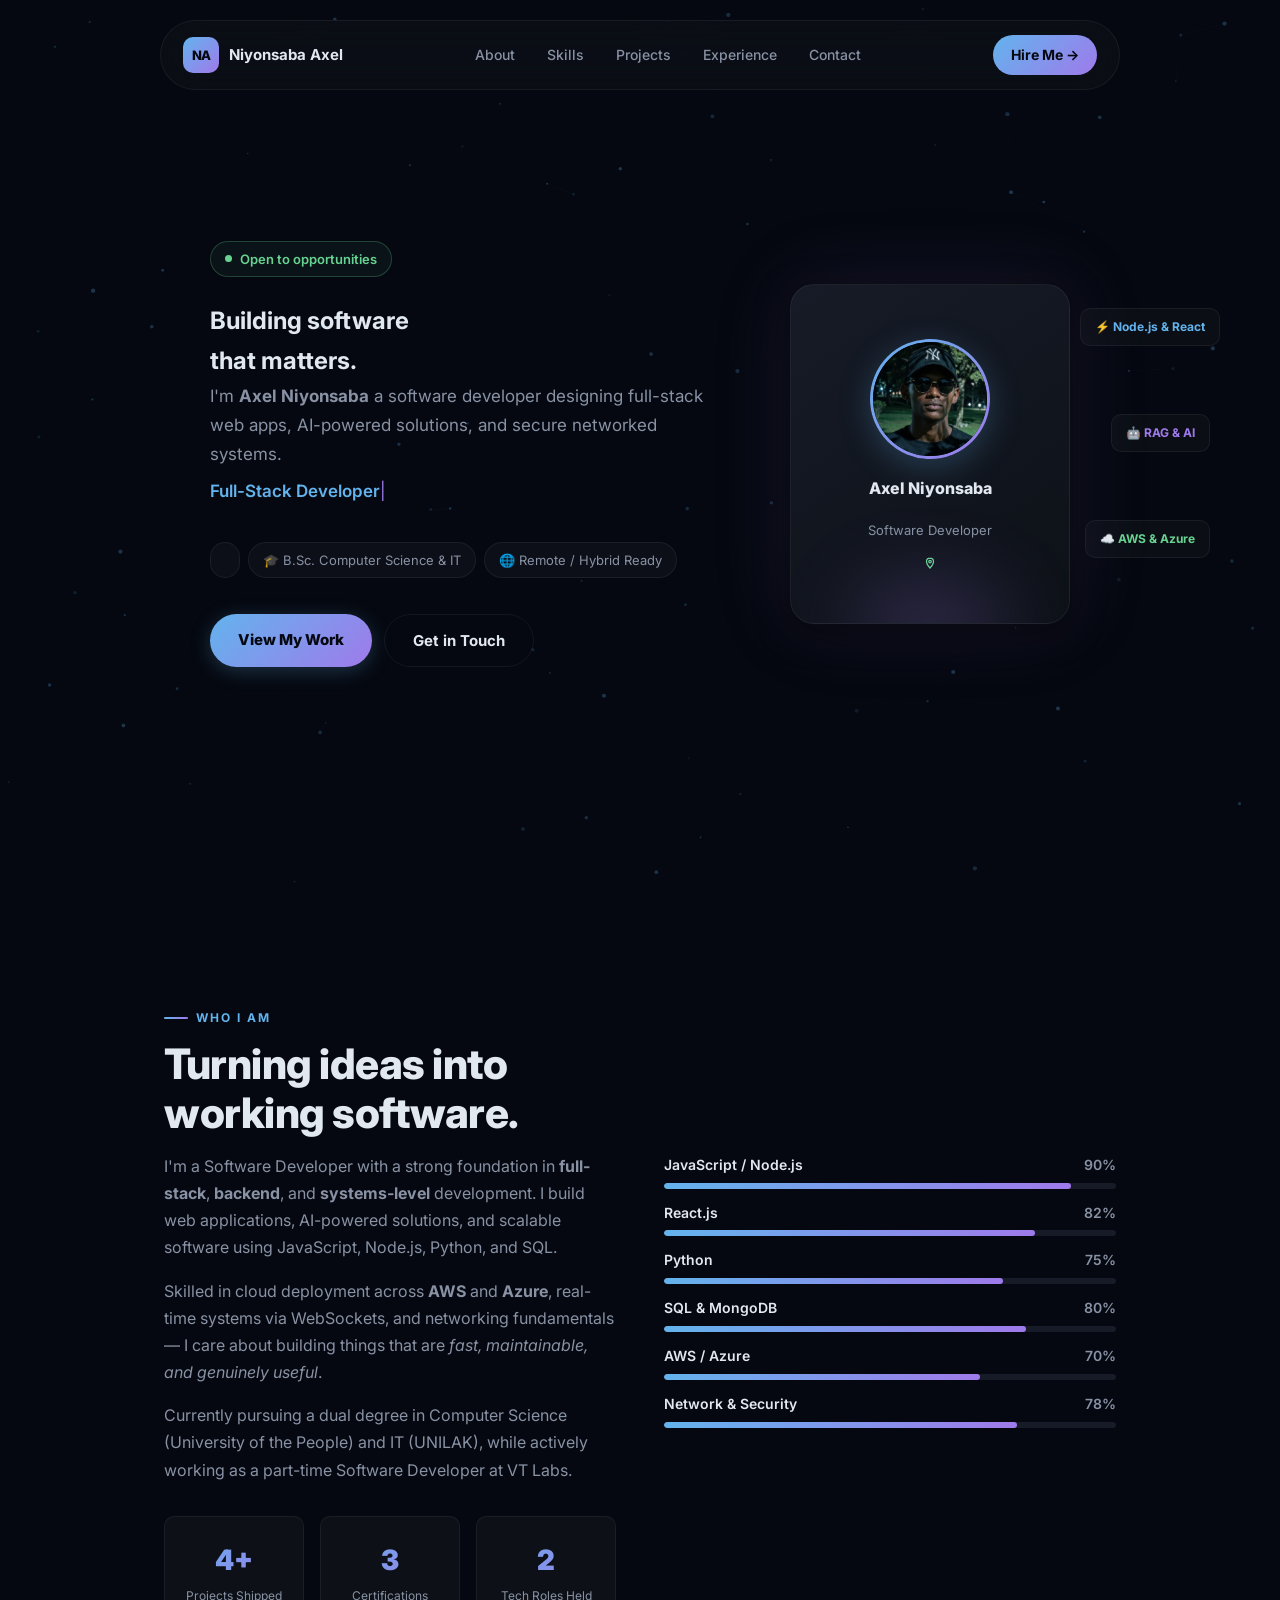
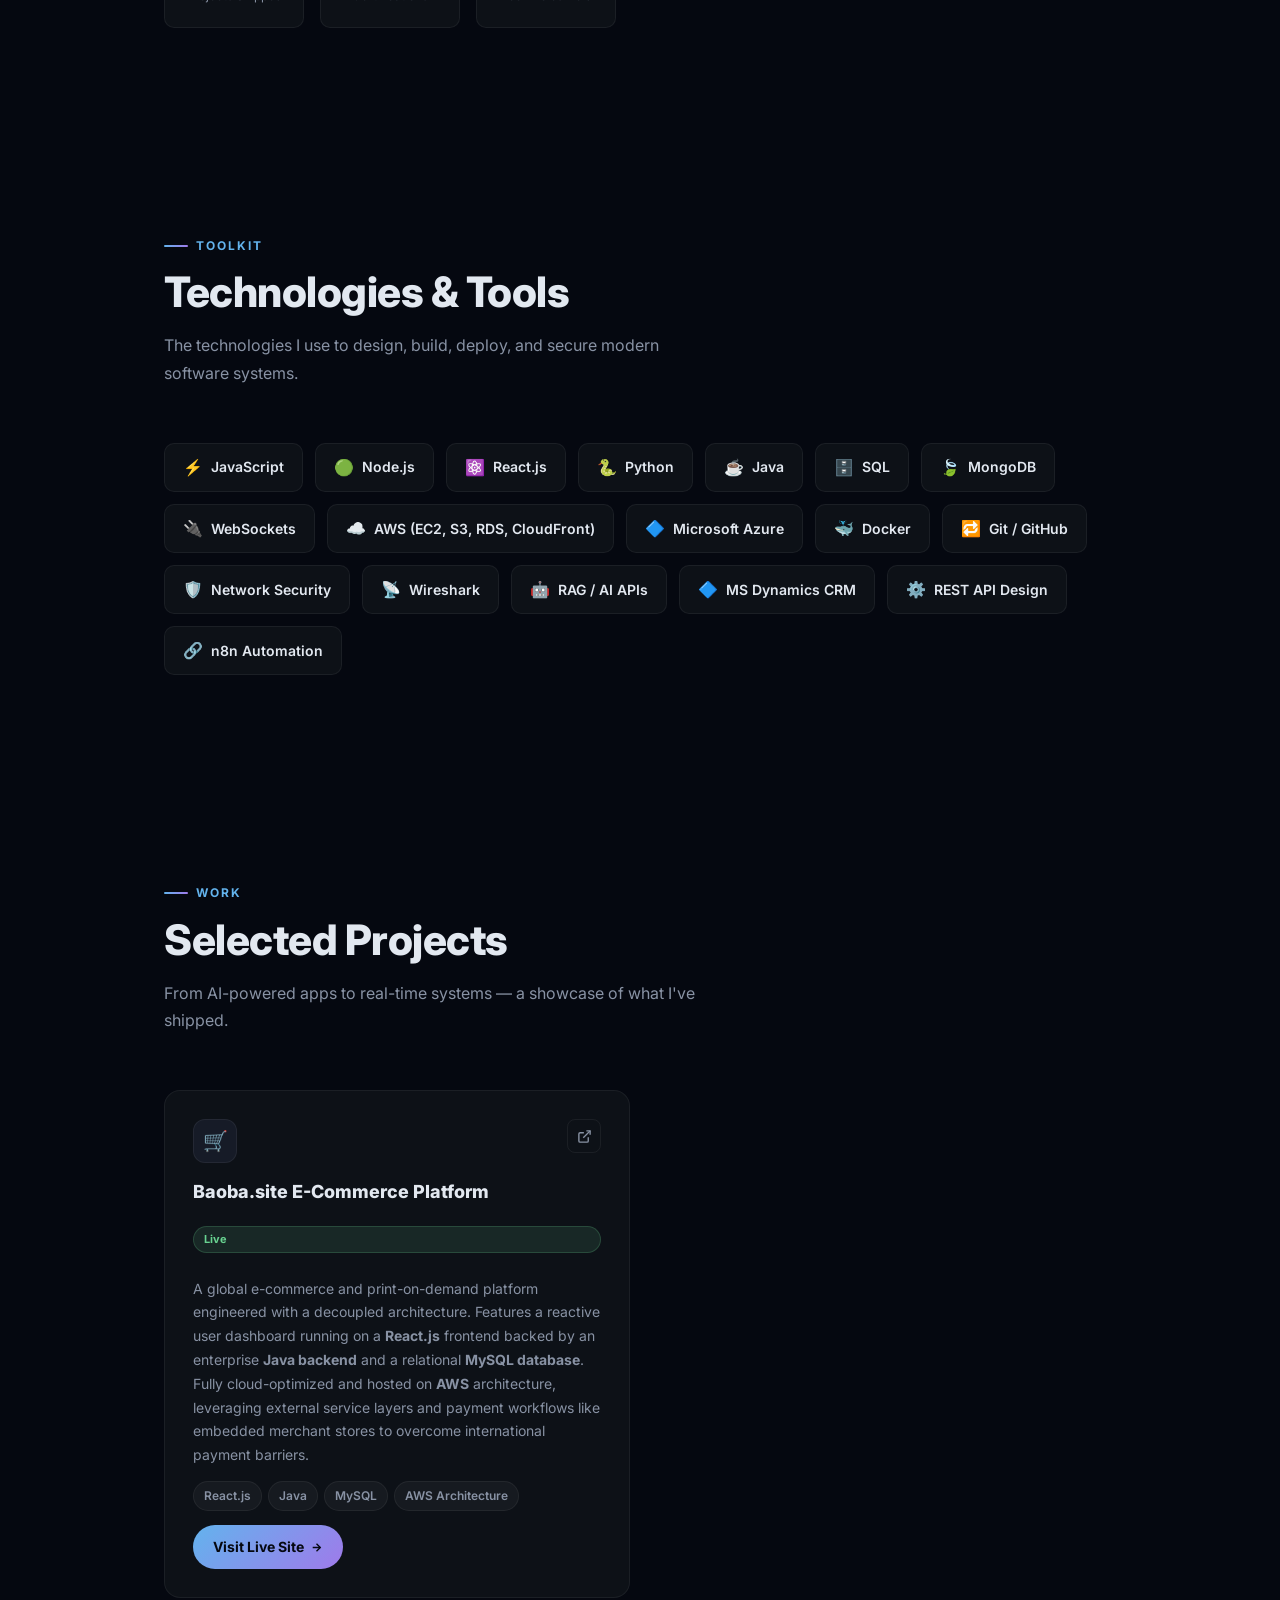
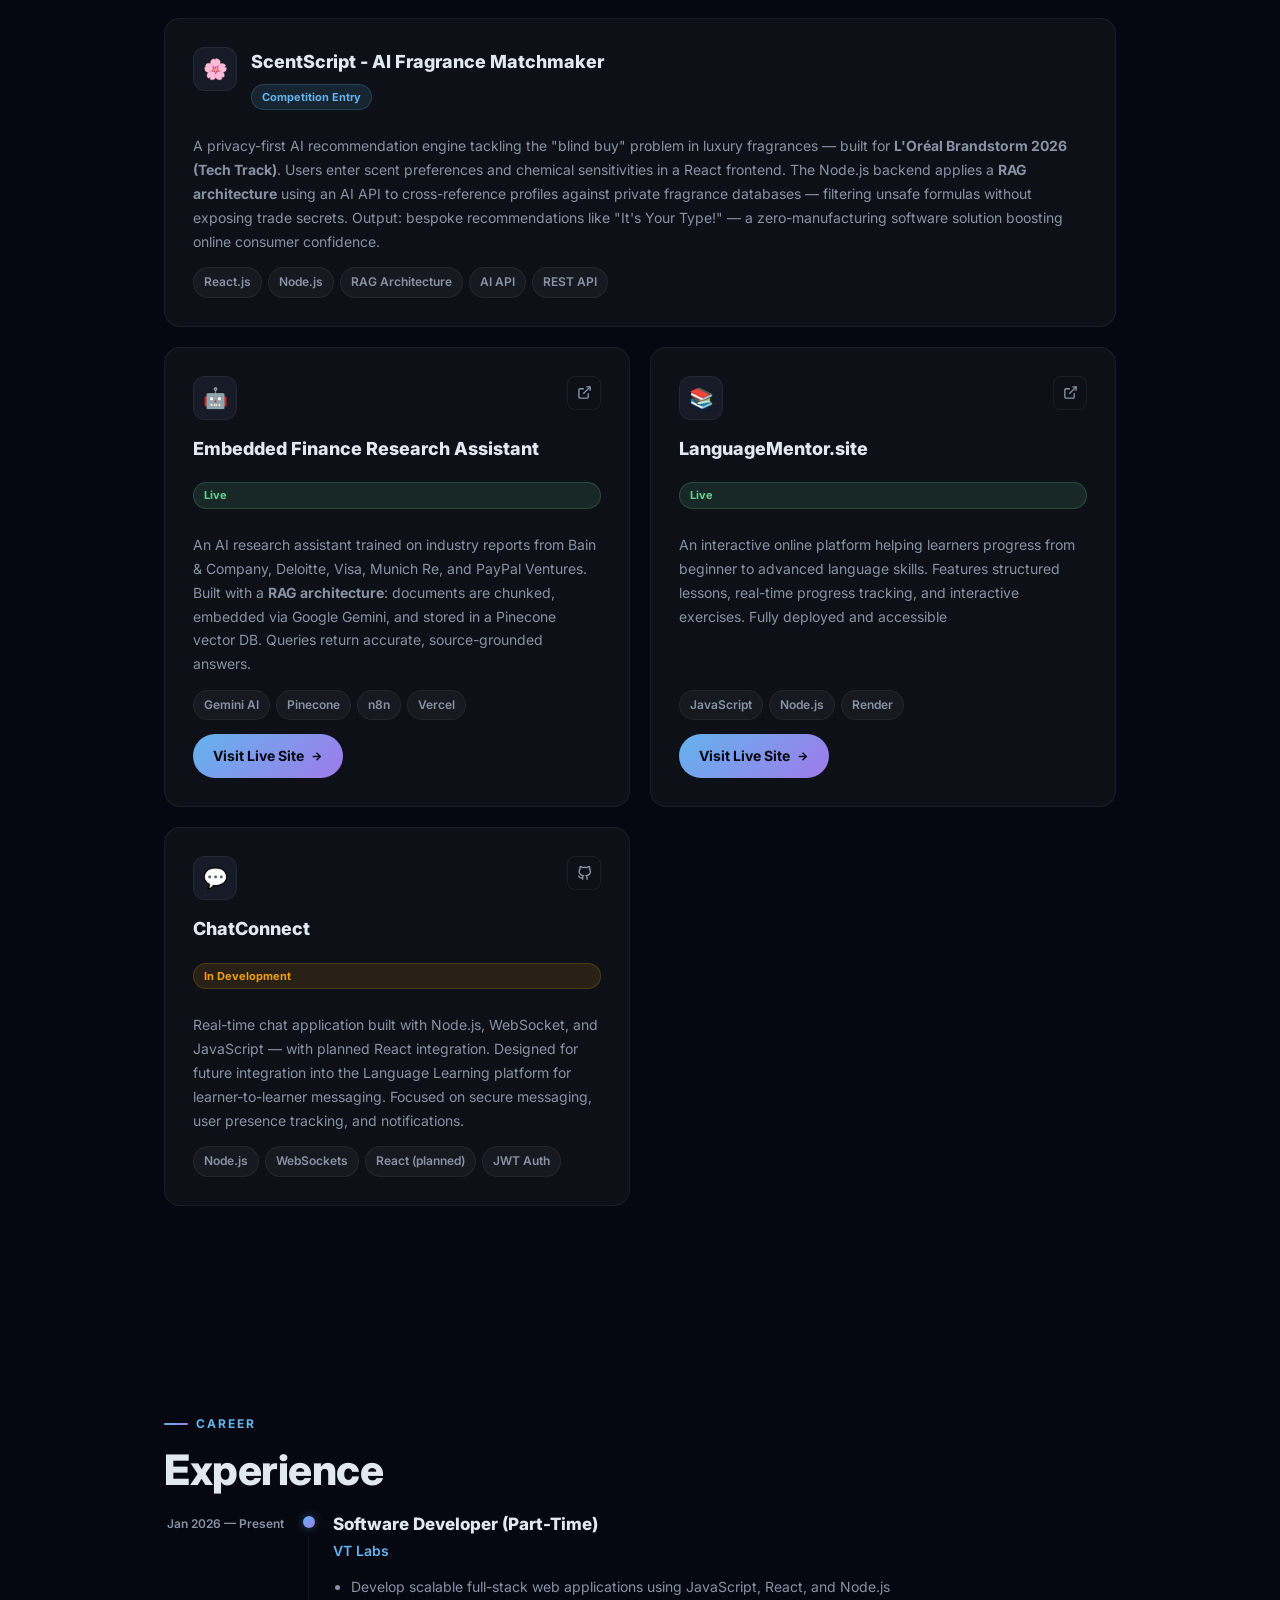
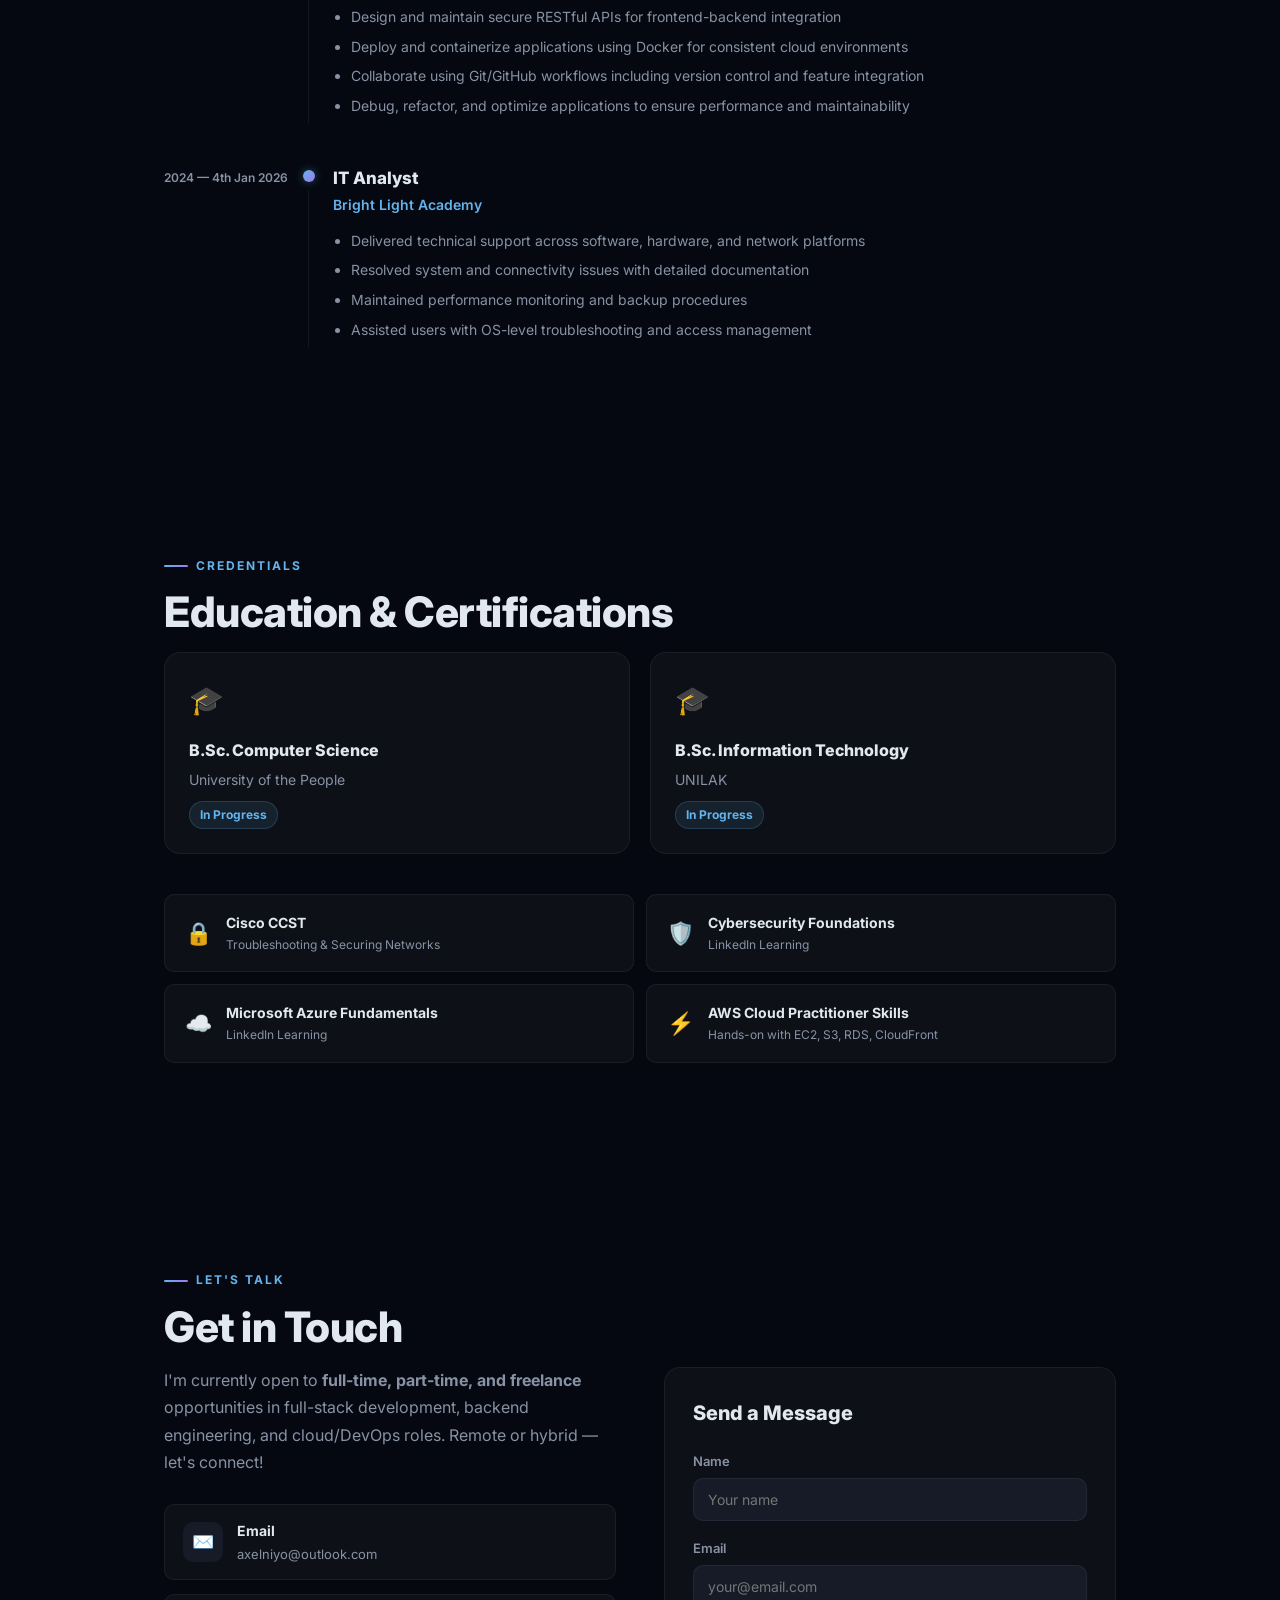
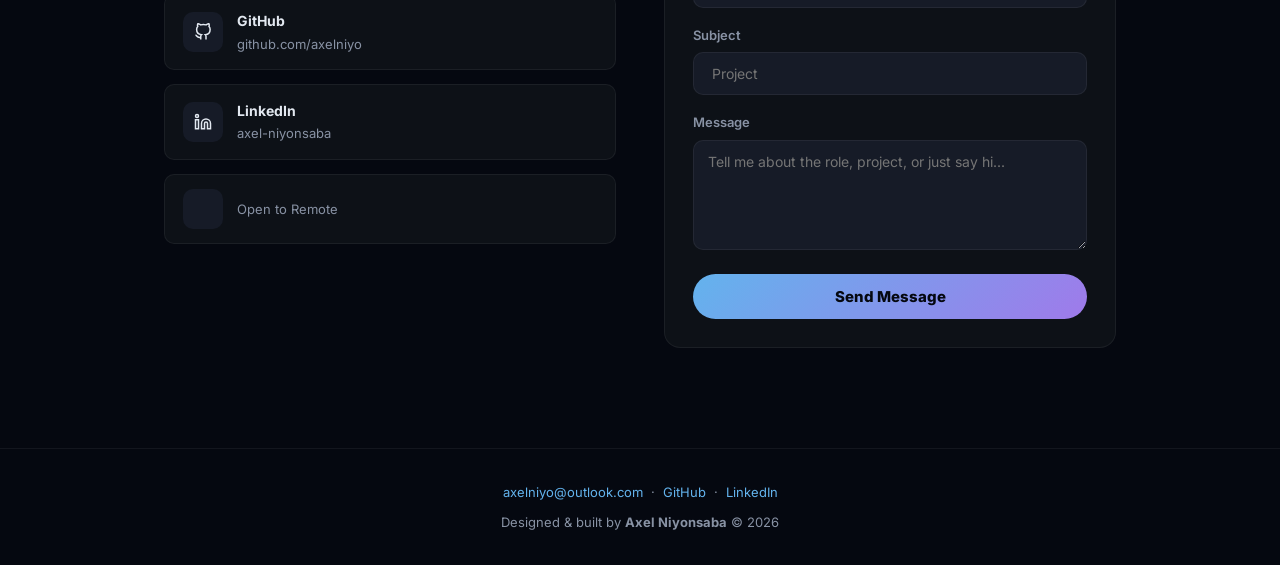
==== commit 4fa9140f: "Update work preference" ====
--- a/index.html
+++ b/index.html
@@ -6,7 +6,7 @@
   <meta name="viewport" content="width=device-width, initial-scale=1" />
   <title>Axel Niyonsaba - Software Developer</title>
   <meta name="description"
-    content="Portfolio of Axel Niyonsaba — Full-Stack Developer, Backend Engineer, and AI App Builder. Open to remote and hybrid roles." />
+    content="Portfolio of Axel Niyonsaba — Full-Stack Developer, Backend Engineer, and AI App Builder. bOpen to remote and hybrid roles." />
   <link rel="preconnect" href="https://fonts.googleapis.com">
   <link rel="preconnect" href="https://fonts.gstatic.com" crossorigin>
   <link href="https://fonts.googleapis.com/css2?family=Inter:wght@300;400;500;600;700;800;900&display=swap"
@@ -60,6 +60,7 @@
                   <path
                     d="M12 2C8.13 2 5 5.13 5 9c0 5.25 7 13 7 13s7-7.75 7-13c0-3.87-3.13-7-7-7zm0 9.5c-1.38 0-2.5-1.12-2.5-2.5s1.12-2.5 2.5-2.5 2.5 1.12 2.5 2.5-1.12 2.5-2.5 2.5z" />
                 </svg>
+                
               </div>
               <div class="avatar-glow"></div>
             </div>
@@ -71,6 +72,7 @@
             <span class="typed-text"></span><span class="typed-cursor">|</span>
           </div>
           <div class="hero-chips">
+            <span class="chip"></span>
             <span class="chip">🎓 B.Sc. Computer Science &amp; IT</span>
             <span class="chip">🌐 Remote / Hybrid Ready</span>
           </div>
@@ -93,7 +95,7 @@
                 <path
                   d="M12 2C8.13 2 5 5.13 5 9c0 5.25 7 13 7 13s7-7.75 7-13c0-3.87-3.13-7-7-7zm0 9.5c-1.38 0-2.5-1.12-2.5-2.5s1.12-2.5 2.5-2.5 2.5 1.12 2.5 2.5-1.12 2.5-2.5 2.5z" />
               </svg>
-      
+            
             </div>
             <div class="avatar-glow"></div>
           </div>
@@ -526,9 +528,9 @@
               </div>
             </a>
             <div class="contact-link" style="cursor:default;">
-              <div class="contact-link-icon">📍</div>
+              <div class="contact-link-icon"></div>
               <div>
-                <div class="contact-link-label">Location</div>
+                
                 <div class="contact-link-val">Open to Remote</div>
               </div>
             </div>
@@ -569,7 +571,7 @@
       <a href="https://github.com/axelniyo" target="_blank" rel="noopener">GitHub</a> &nbsp;·&nbsp;
       <a href="https://www.linkedin.com/in/axel-niyonsaba/" target="_blank" rel="noopener">LinkedIn</a>
     </div>
-    <div>Designed &amp; built by <strong>Axel Niyonsaba</strong>
+    <div>Designed &amp; built by <strong>Axel Niyonsaba</strong> &copy; <span id="footer-year"></span>
     </div>
   </footer>
 
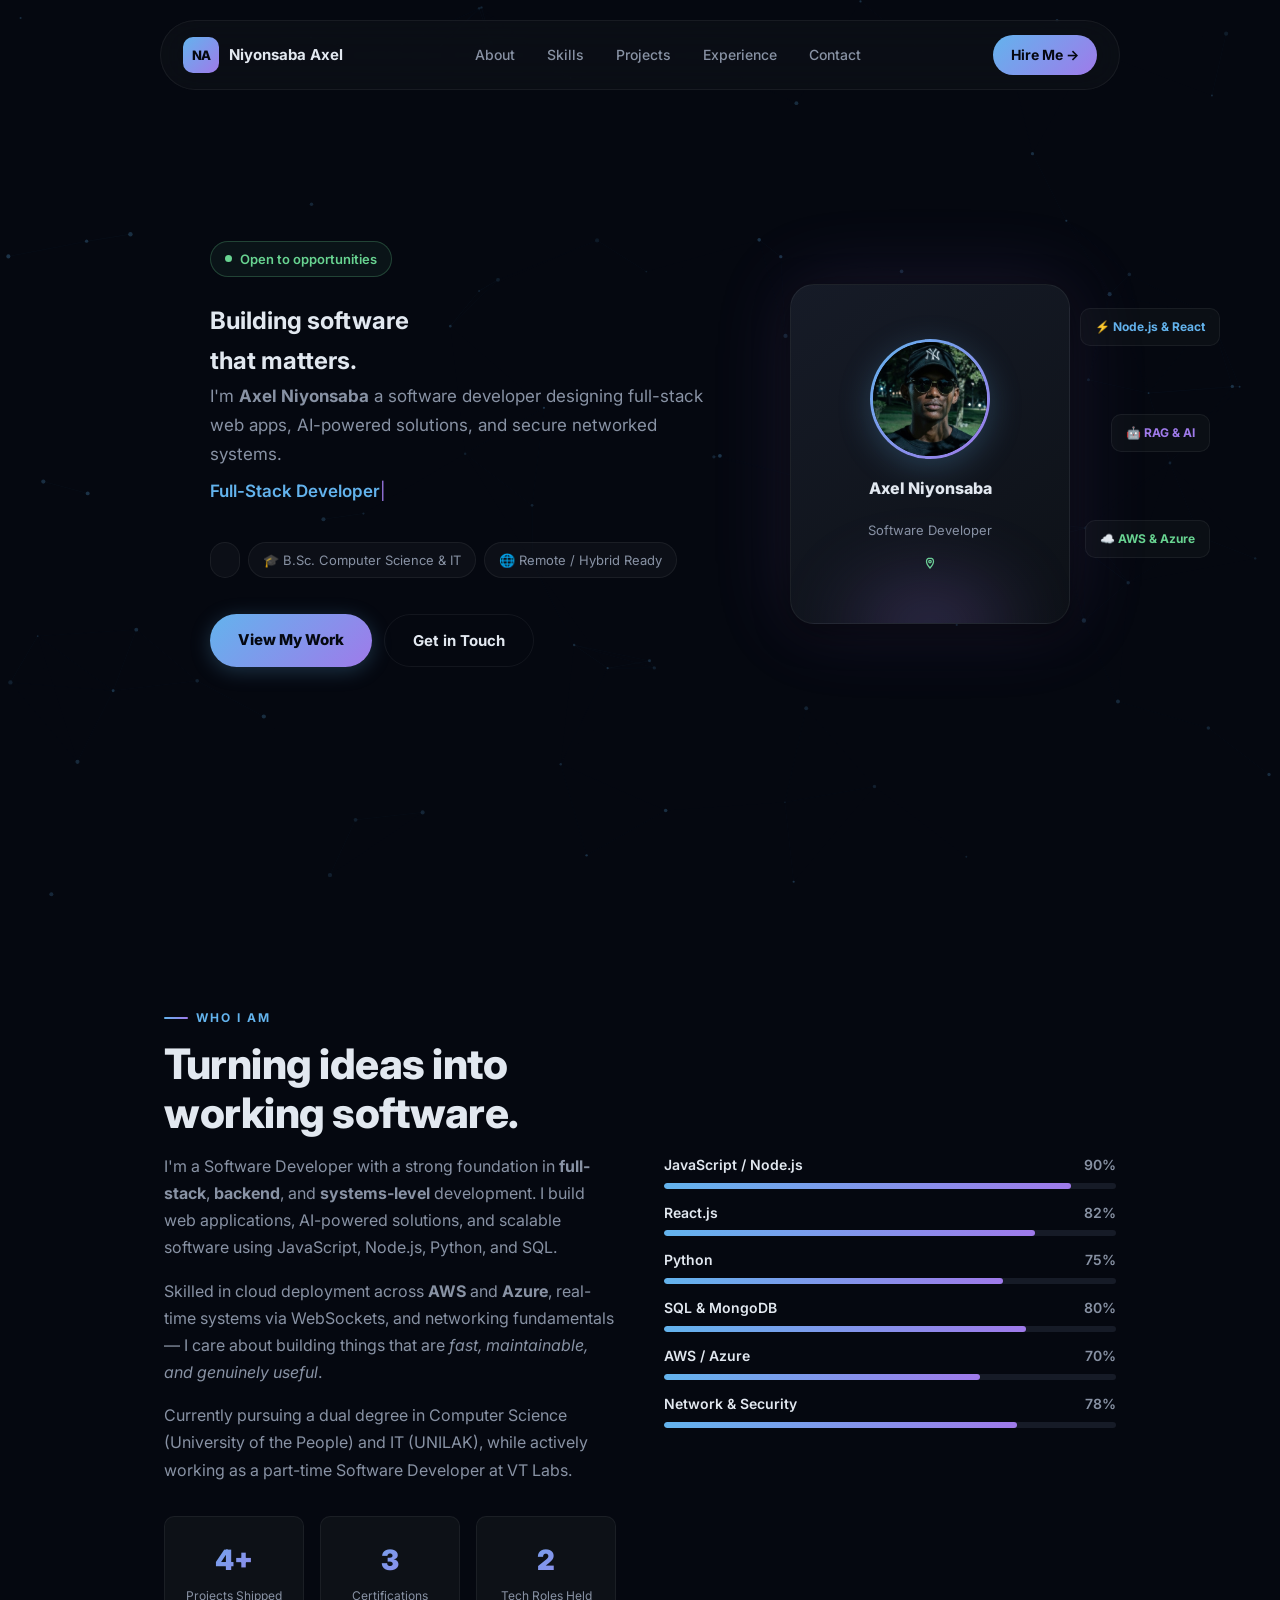
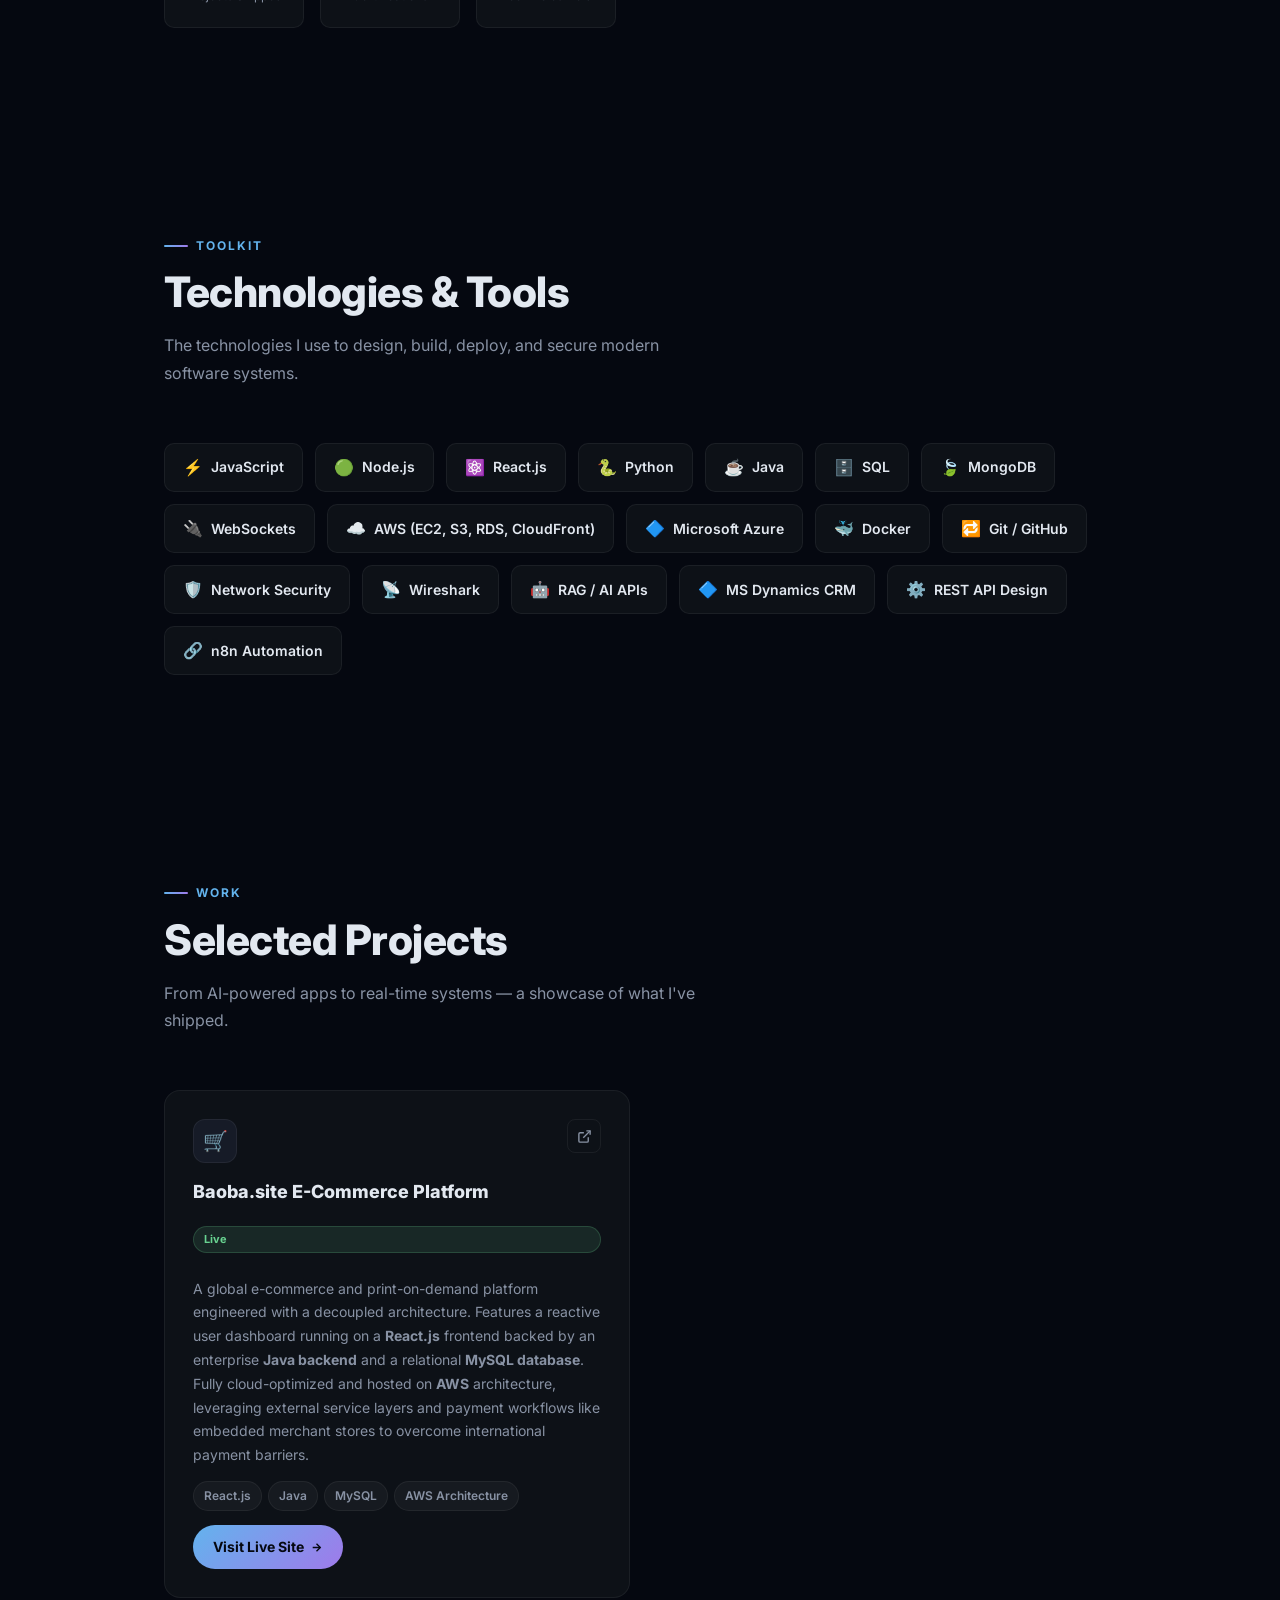
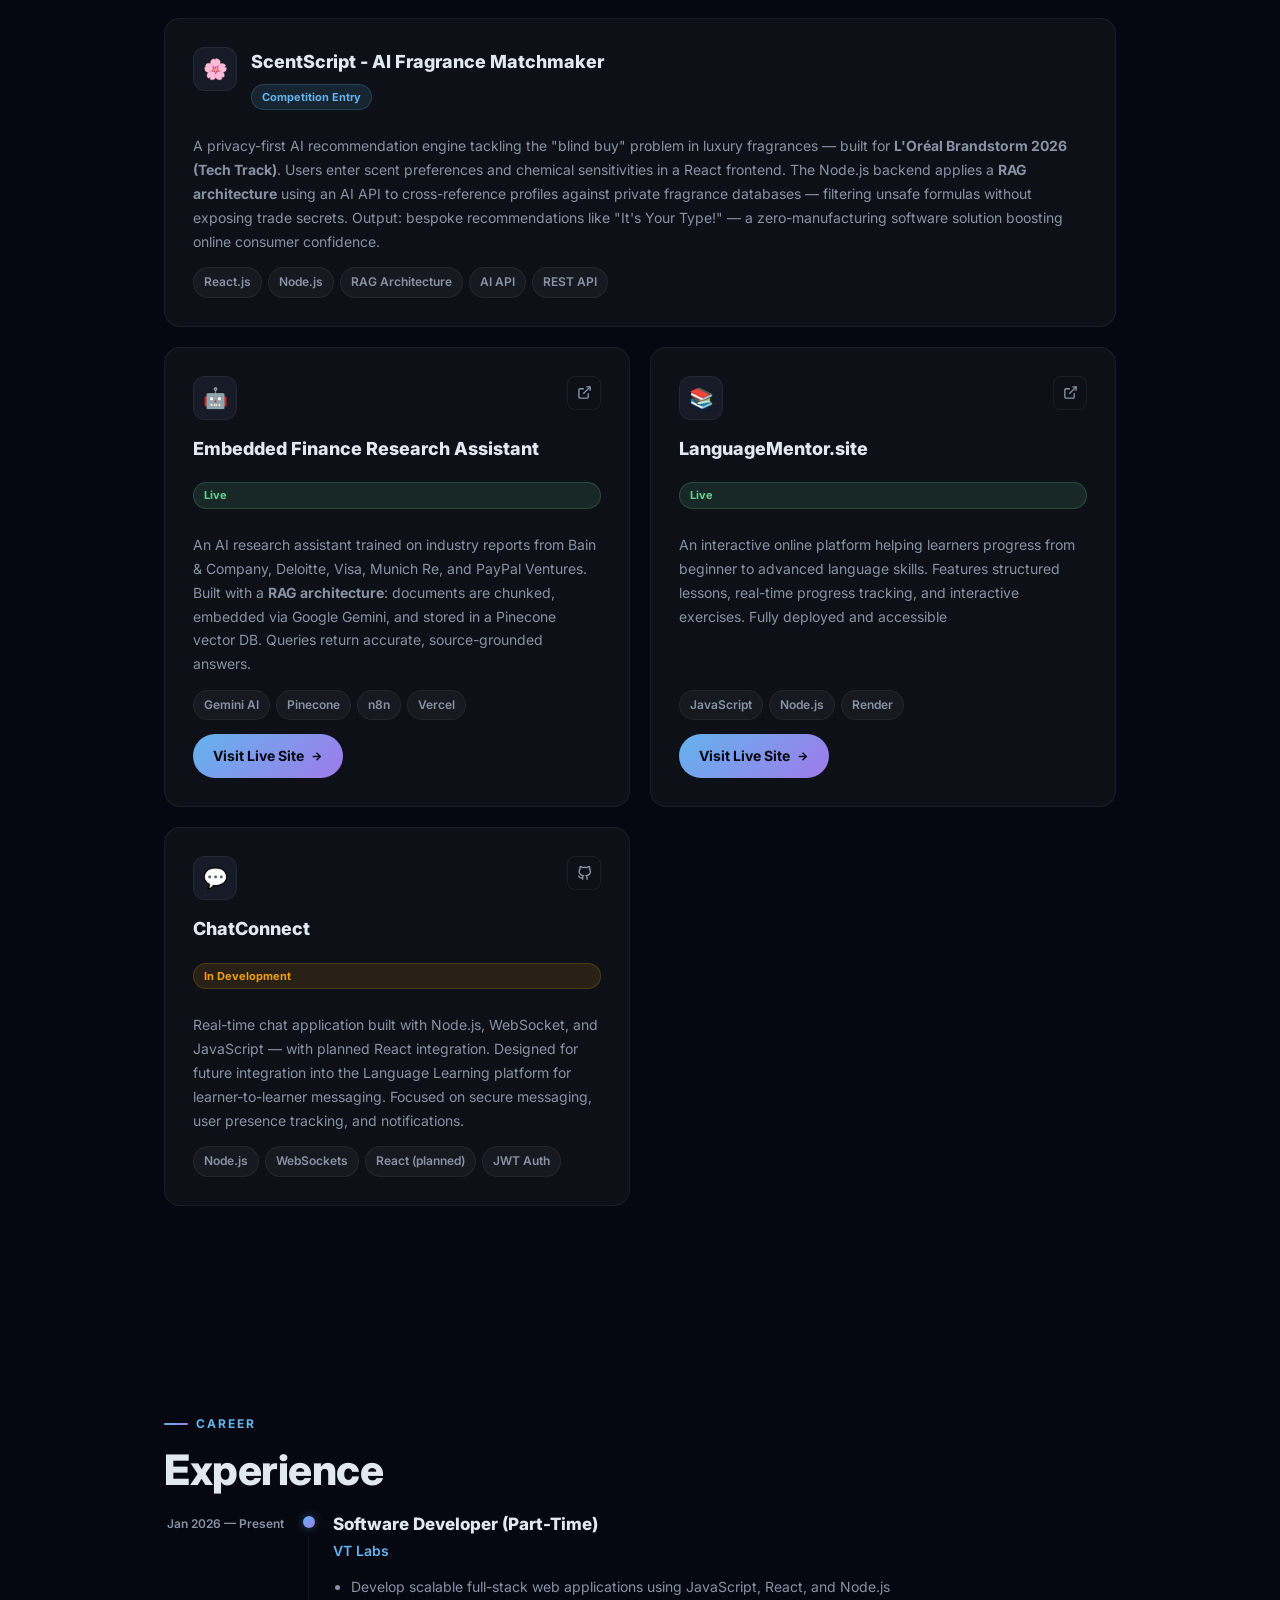
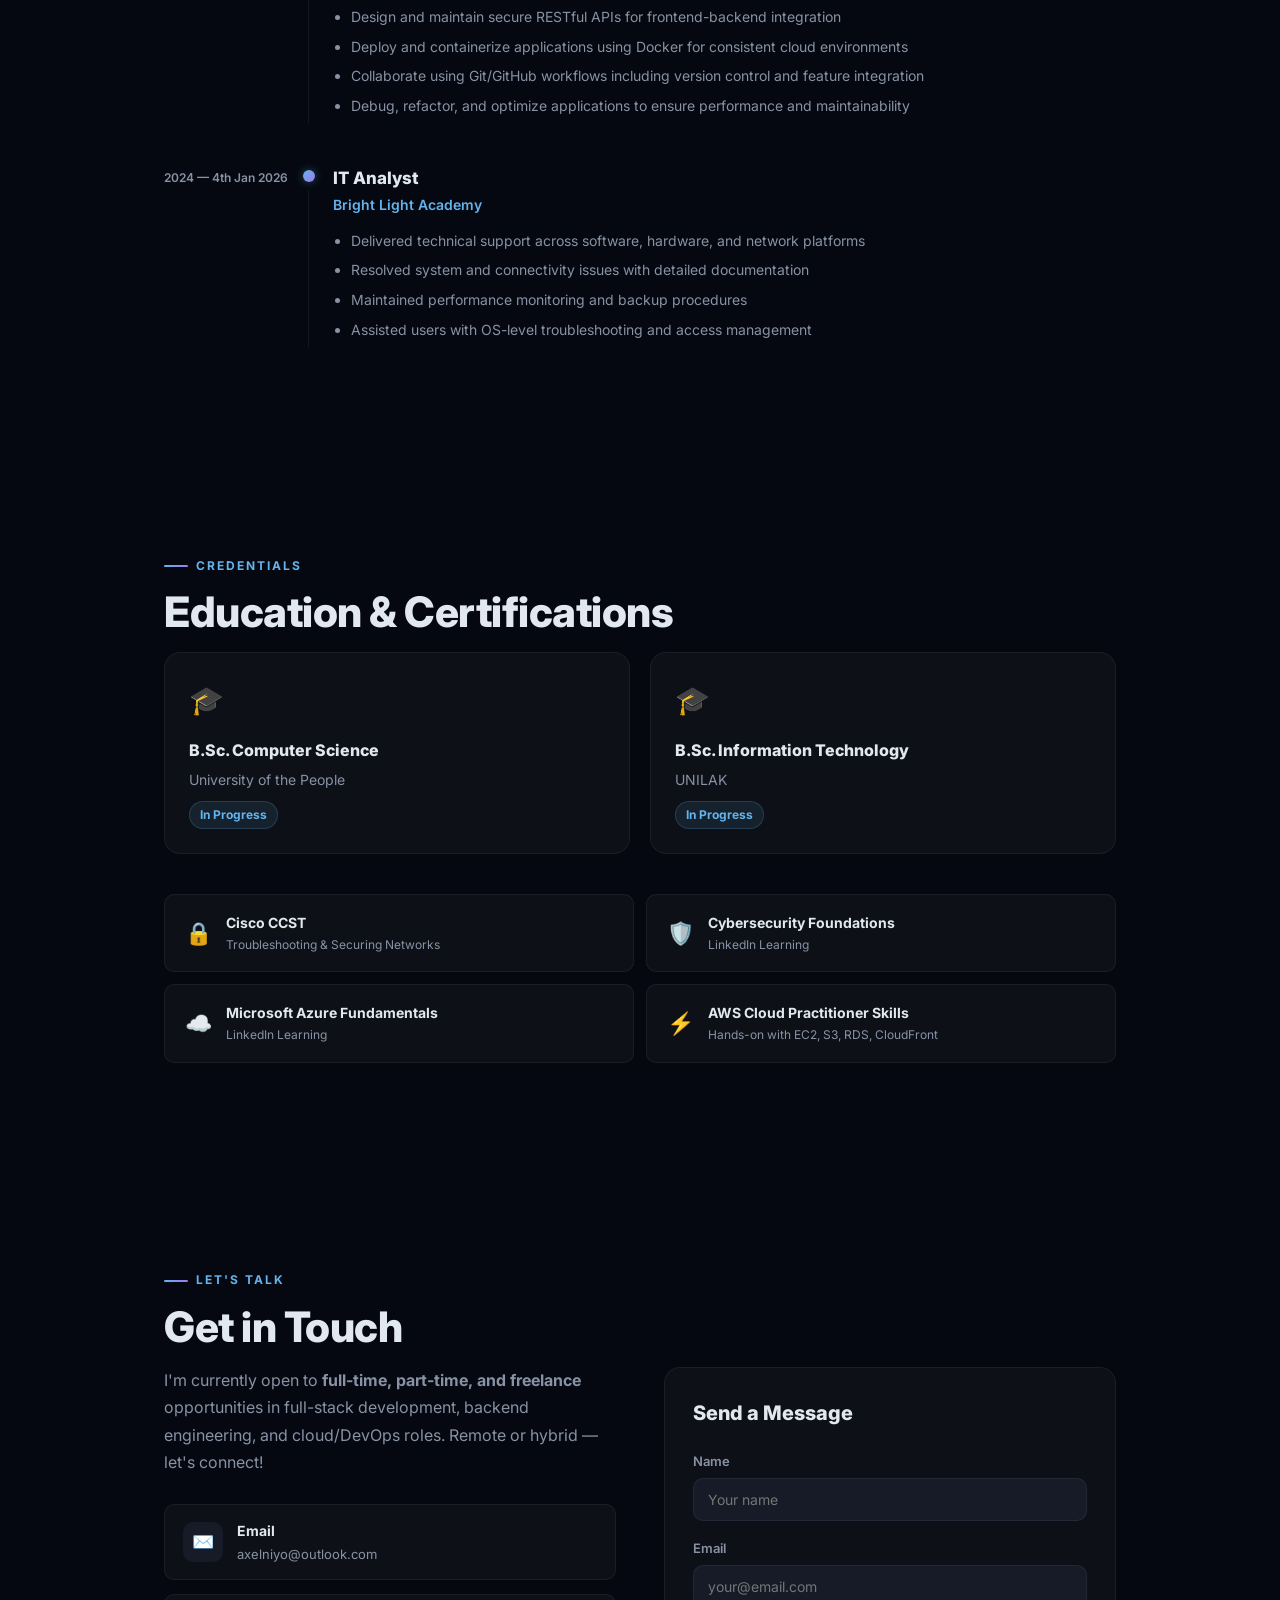
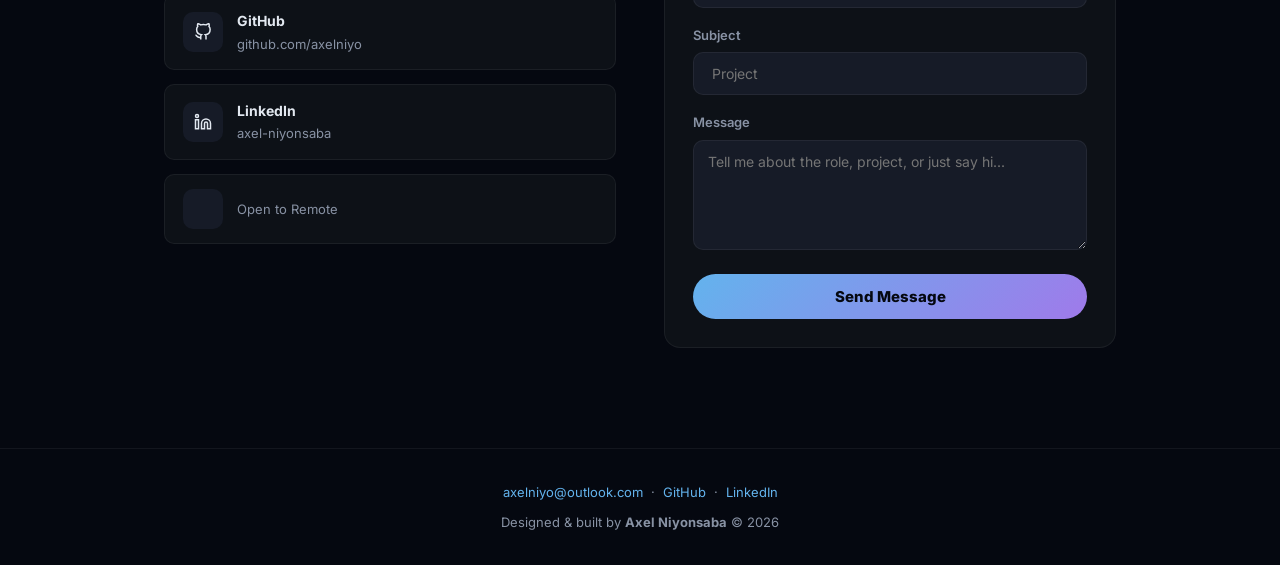
==== commit d0ae4fef: "Update print statement from 'Hello' to 'Goodbye'" ====
--- a/index.html
+++ b/index.html
@@ -12,6 +12,15 @@
   <link href="https://fonts.googleapis.com/css2?family=Inter:wght@300;400;500;600;700;800;900&display=swap"
     rel="stylesheet">
   <link rel="stylesheet" href="style.css">
+  <!-- Preview -->
+<meta property="og:type" content="website" />
+<meta property="og:url" content="https://axelniyo.github.io/portifolio/" />
+<meta property="og:title" content="Axel Niyonsaba - Software Developer" />
+<meta property="og:description" content="Full-stack developer building web apps, AI-powered solutions, and secure systems." />
+<meta property="og:image" content="https://axelniyo.github.io/portifolio/preview.png" />
+<meta property="og:image:width" content="1200" />
+<meta property="og:image:height" content="627" />
+  <!-- End preview -->
 </head>
 
 <body>
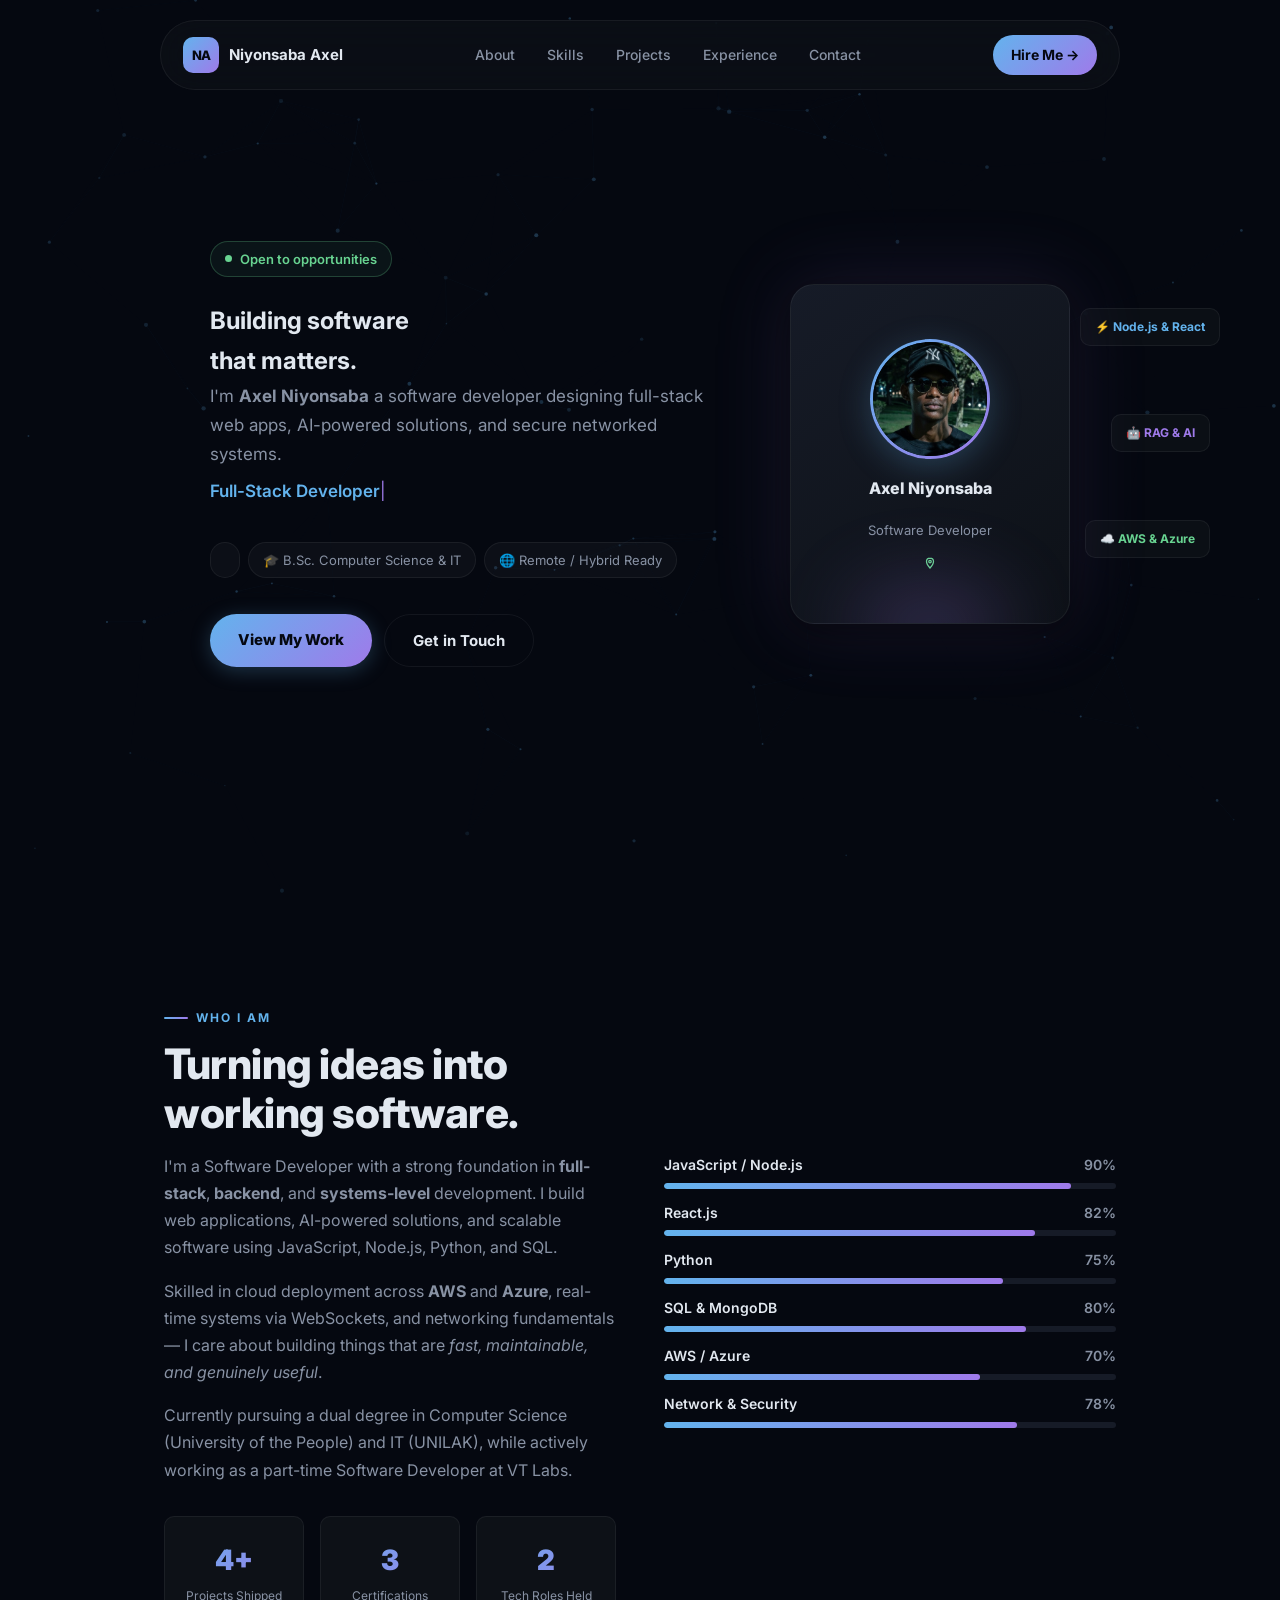
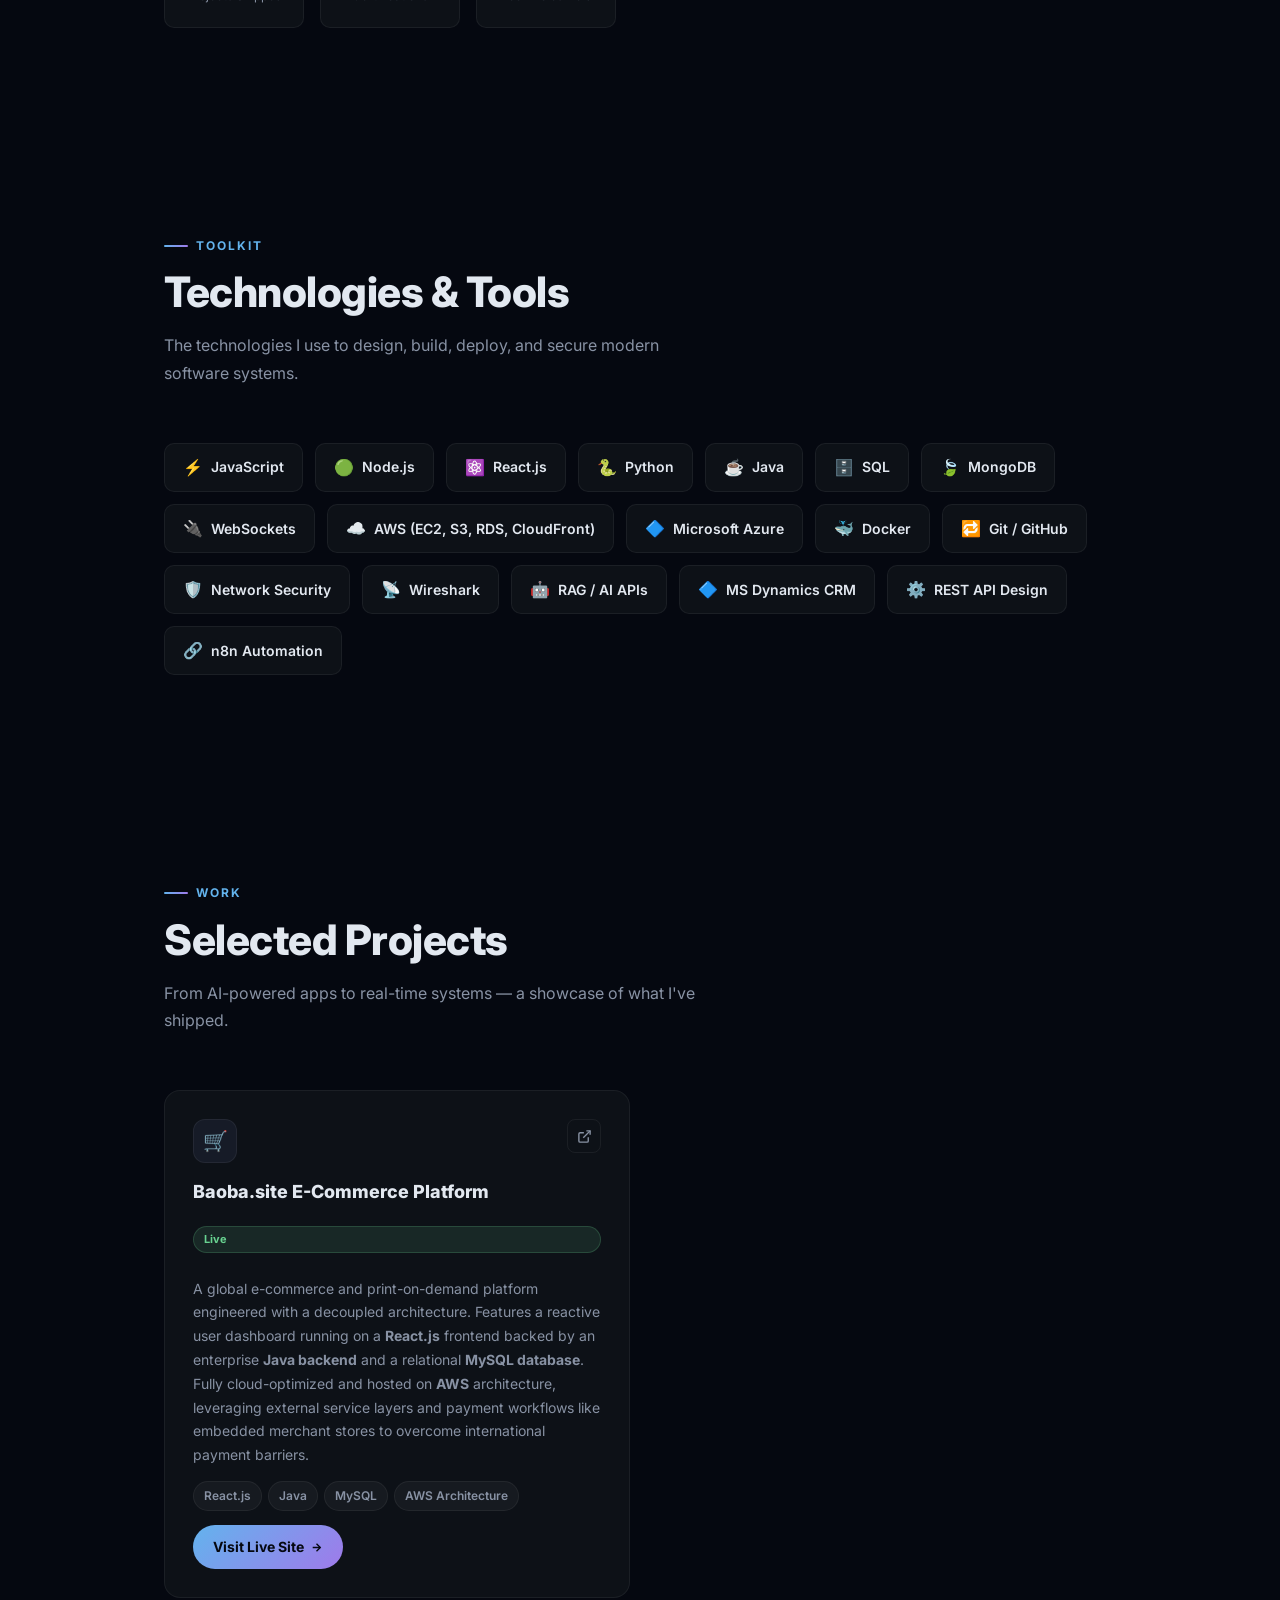
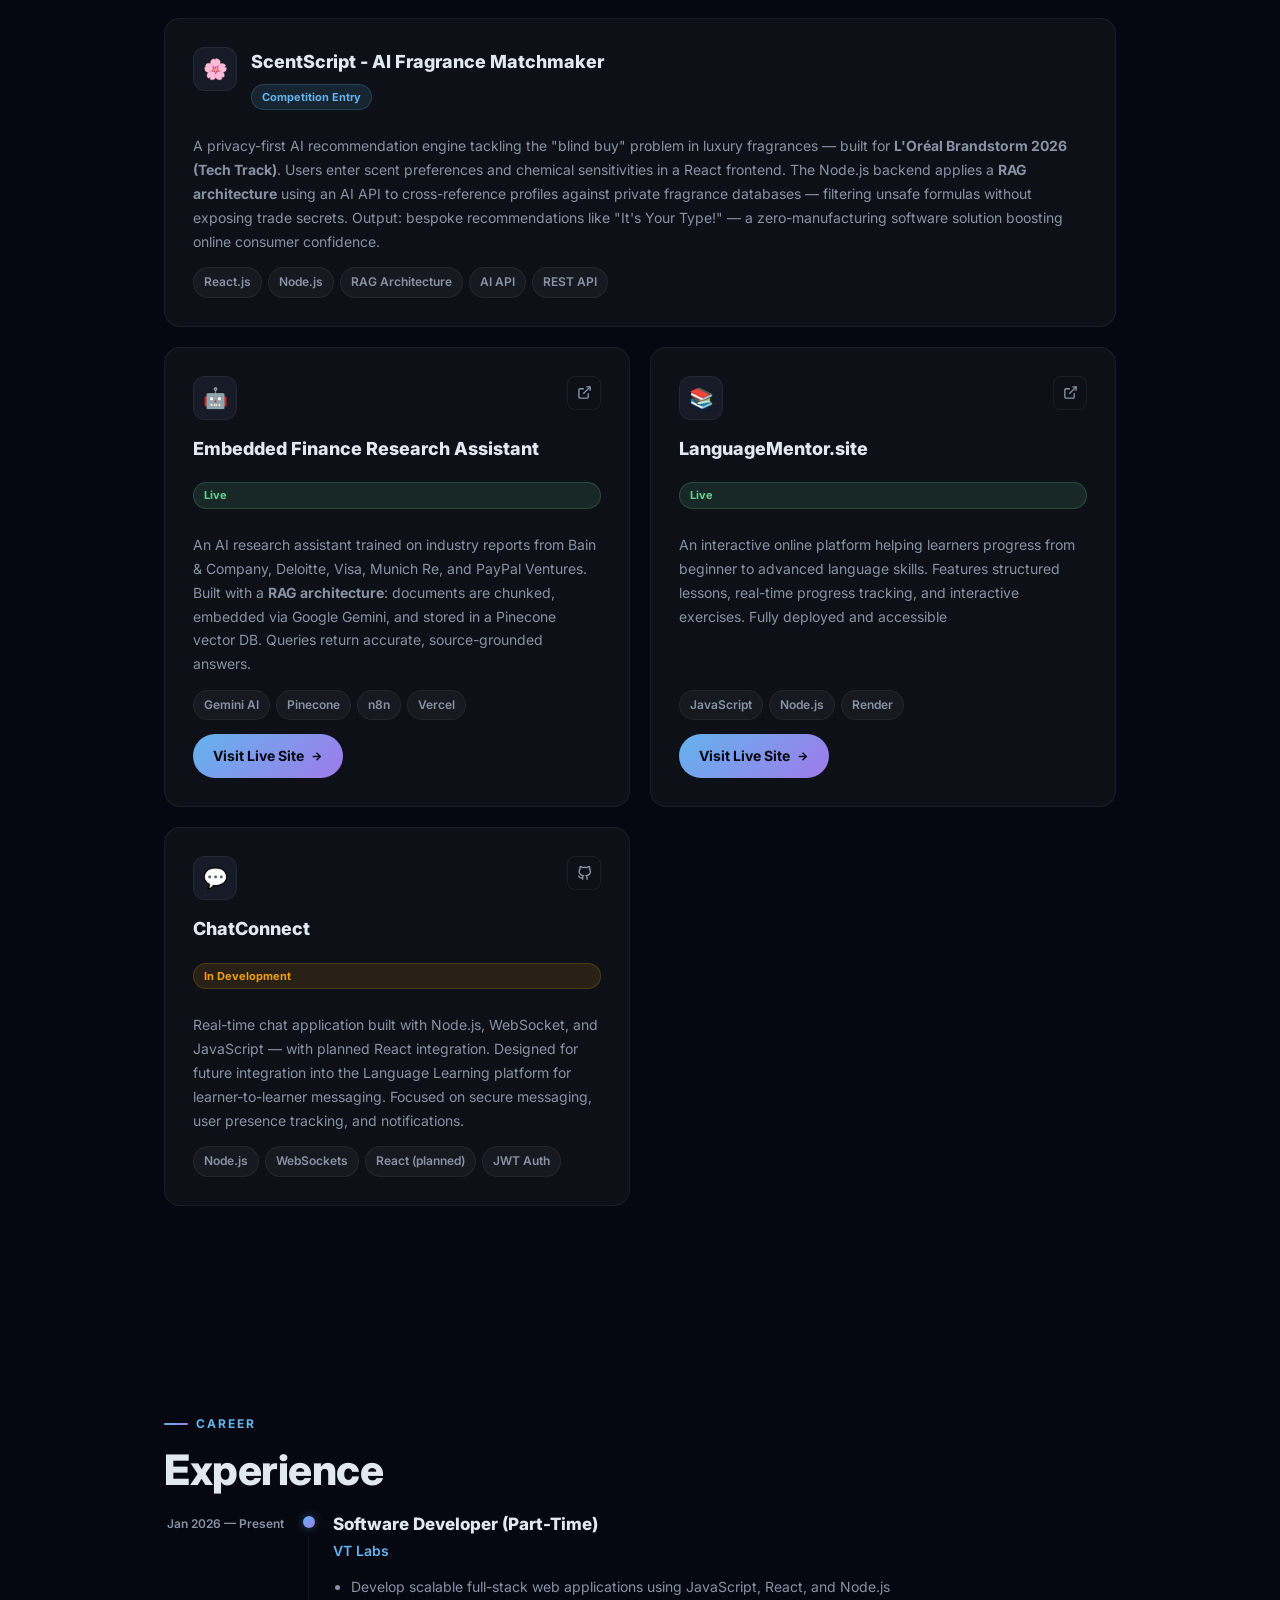
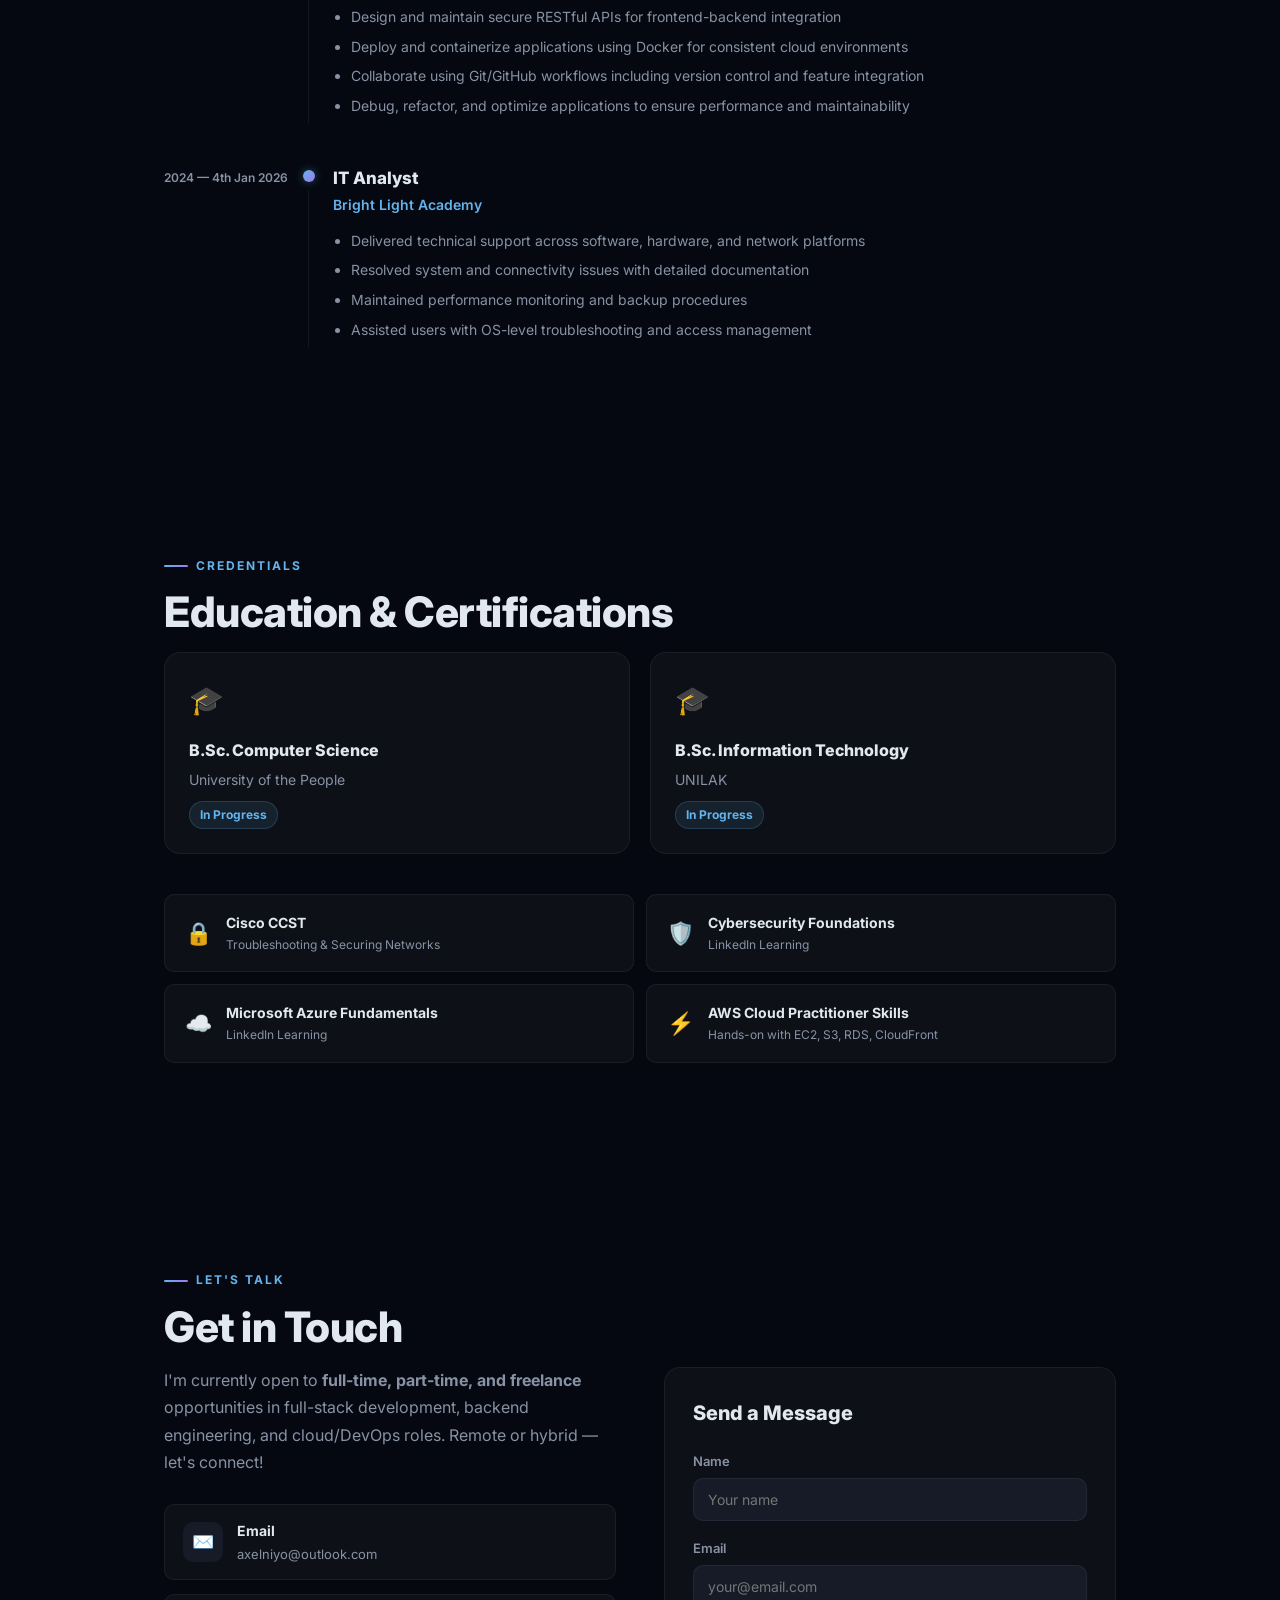
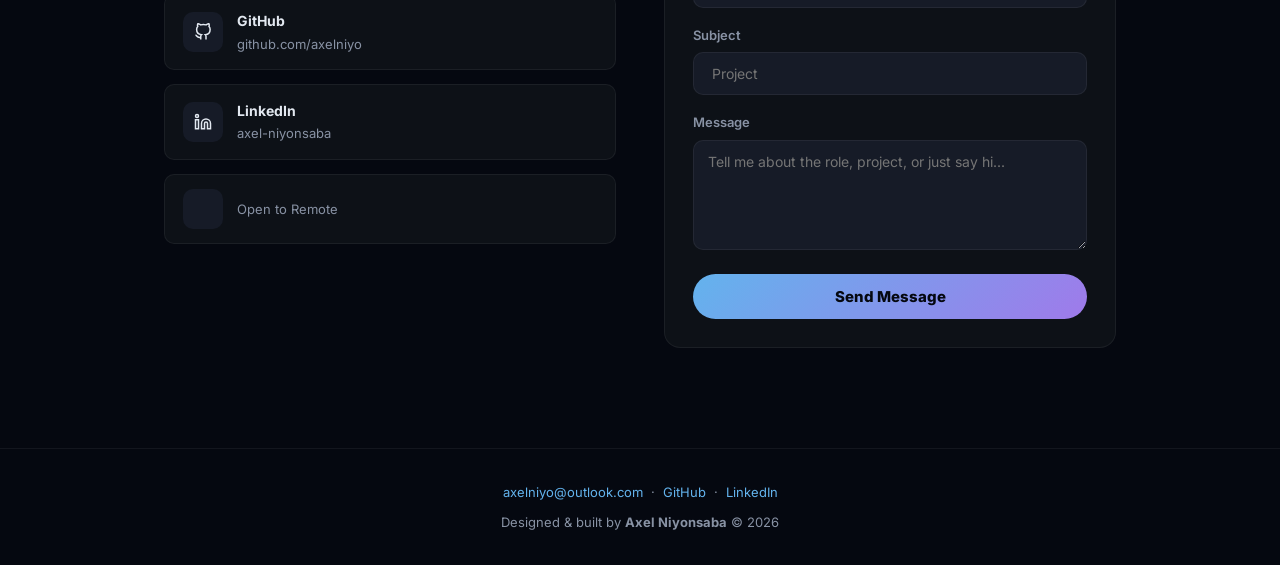
==== commit f4aa4ba6: "updating og-title" ====
--- a/index.html
+++ b/index.html
@@ -15,7 +15,7 @@
   <!-- Preview -->
 <meta property="og:type" content="website" />
 <meta property="og:url" content="https://axelniyo.github.io/portifolio/" />
-<meta property="og:title" content="Axel Niyonsaba - Software Developer" />
+<meta property="og:title" content="Building software that matters" />
 <meta property="og:description" content="Full-stack developer building web apps, AI-powered solutions, and secure systems." />
 <meta property="og:image" content="https://axelniyo.github.io/portifolio/preview.png" />
 <meta property="og:image:width" content="1200" />
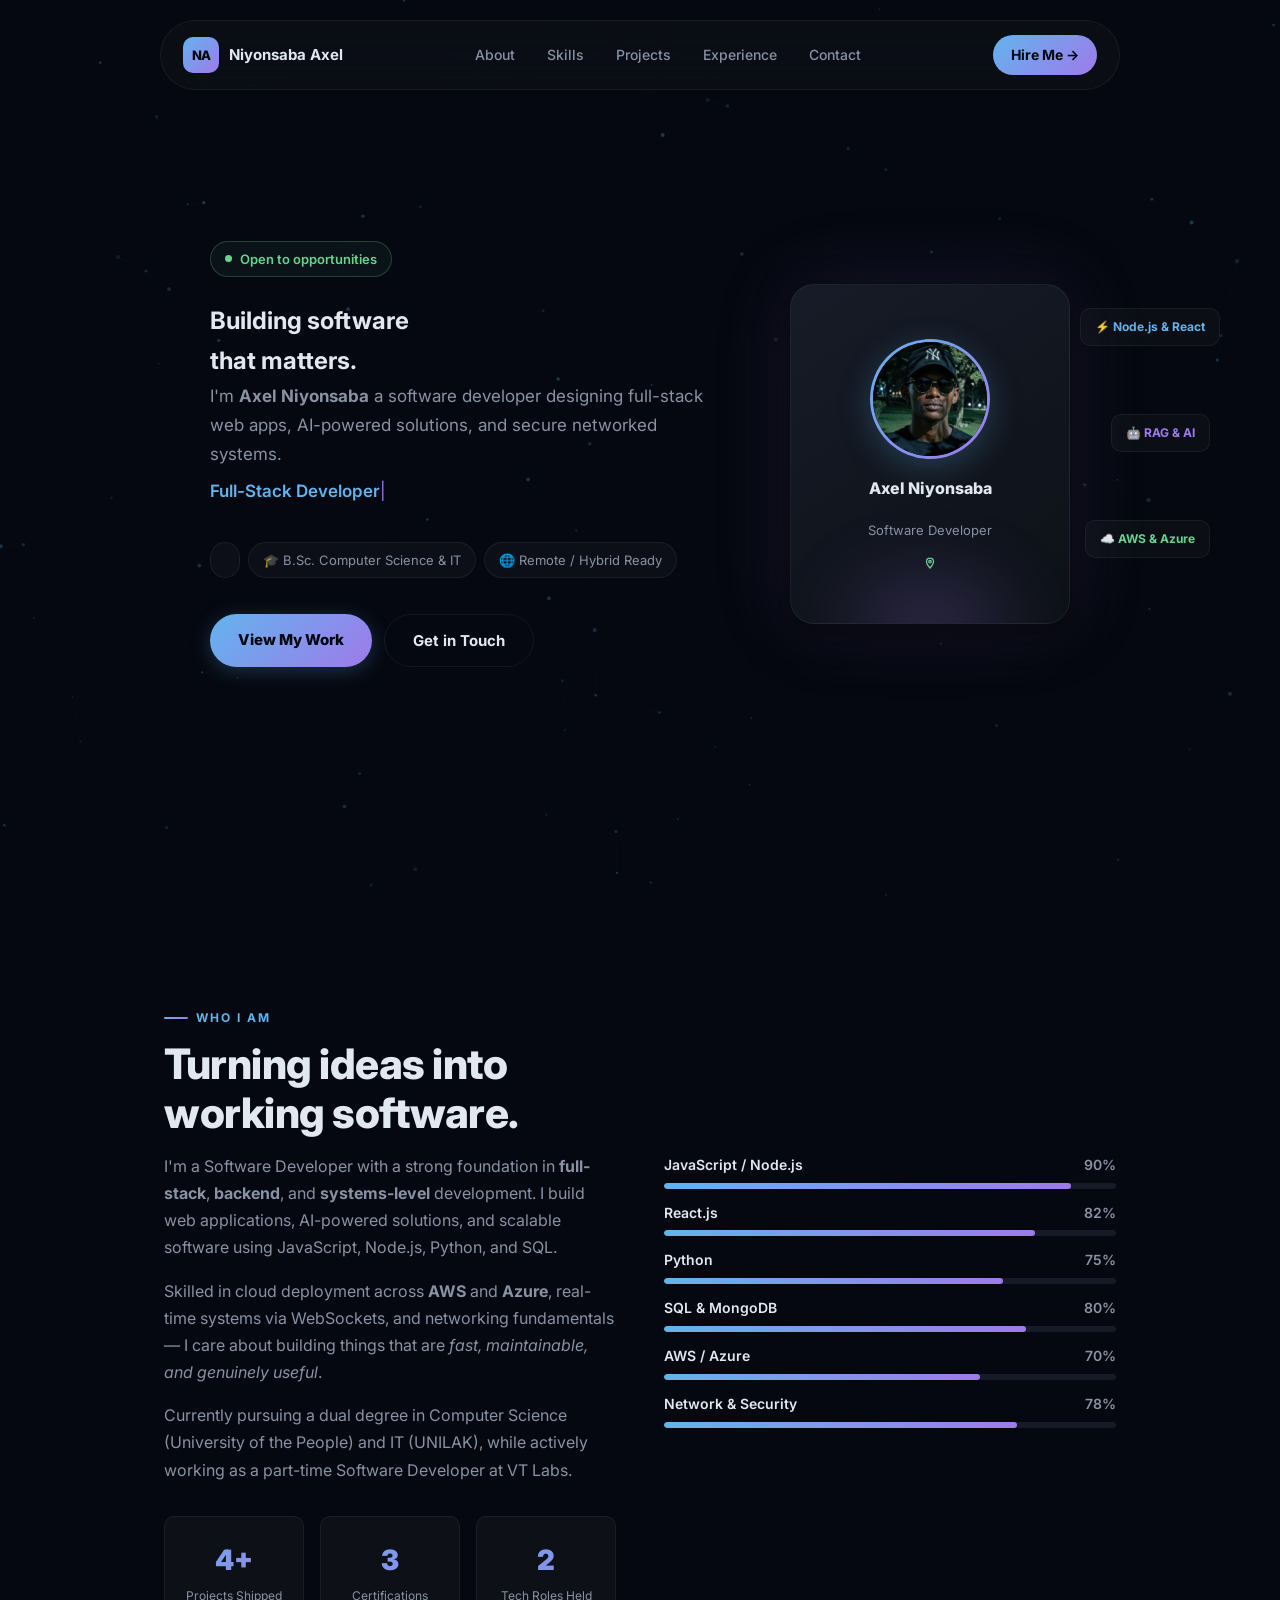
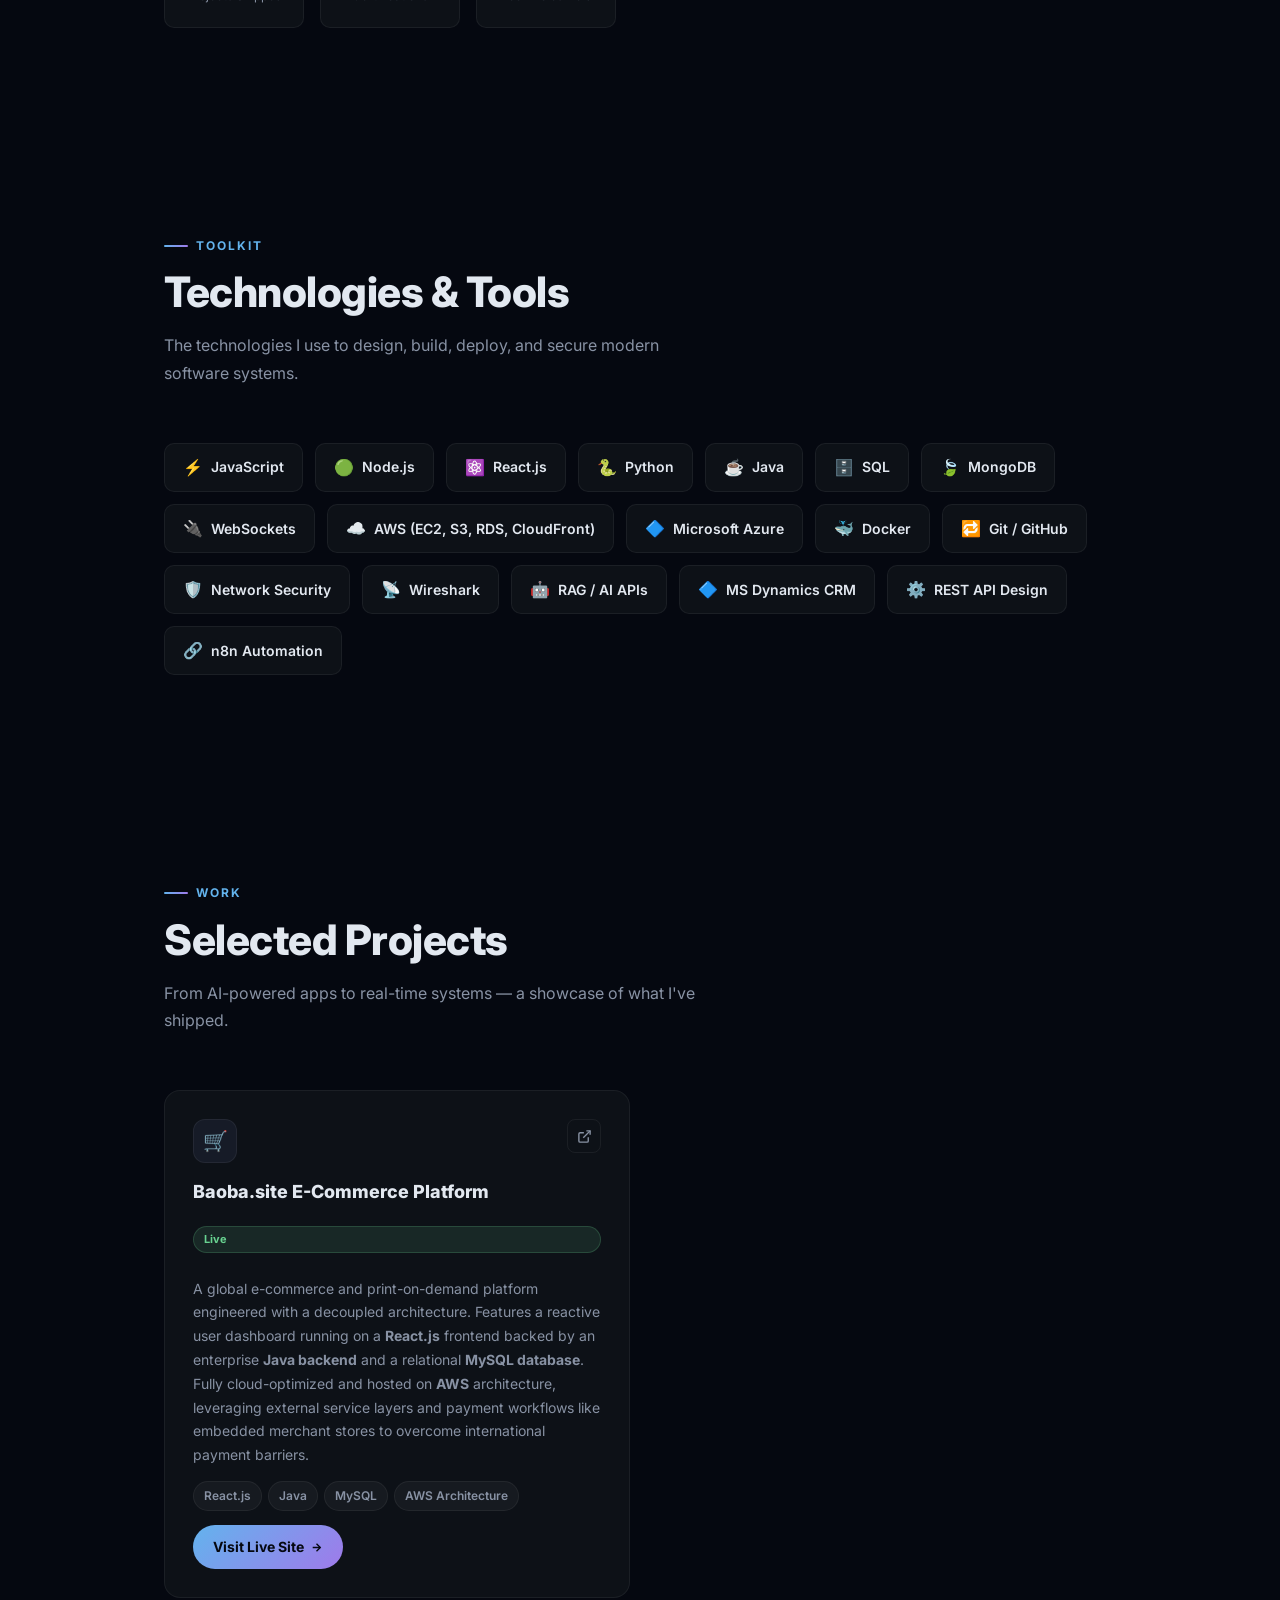
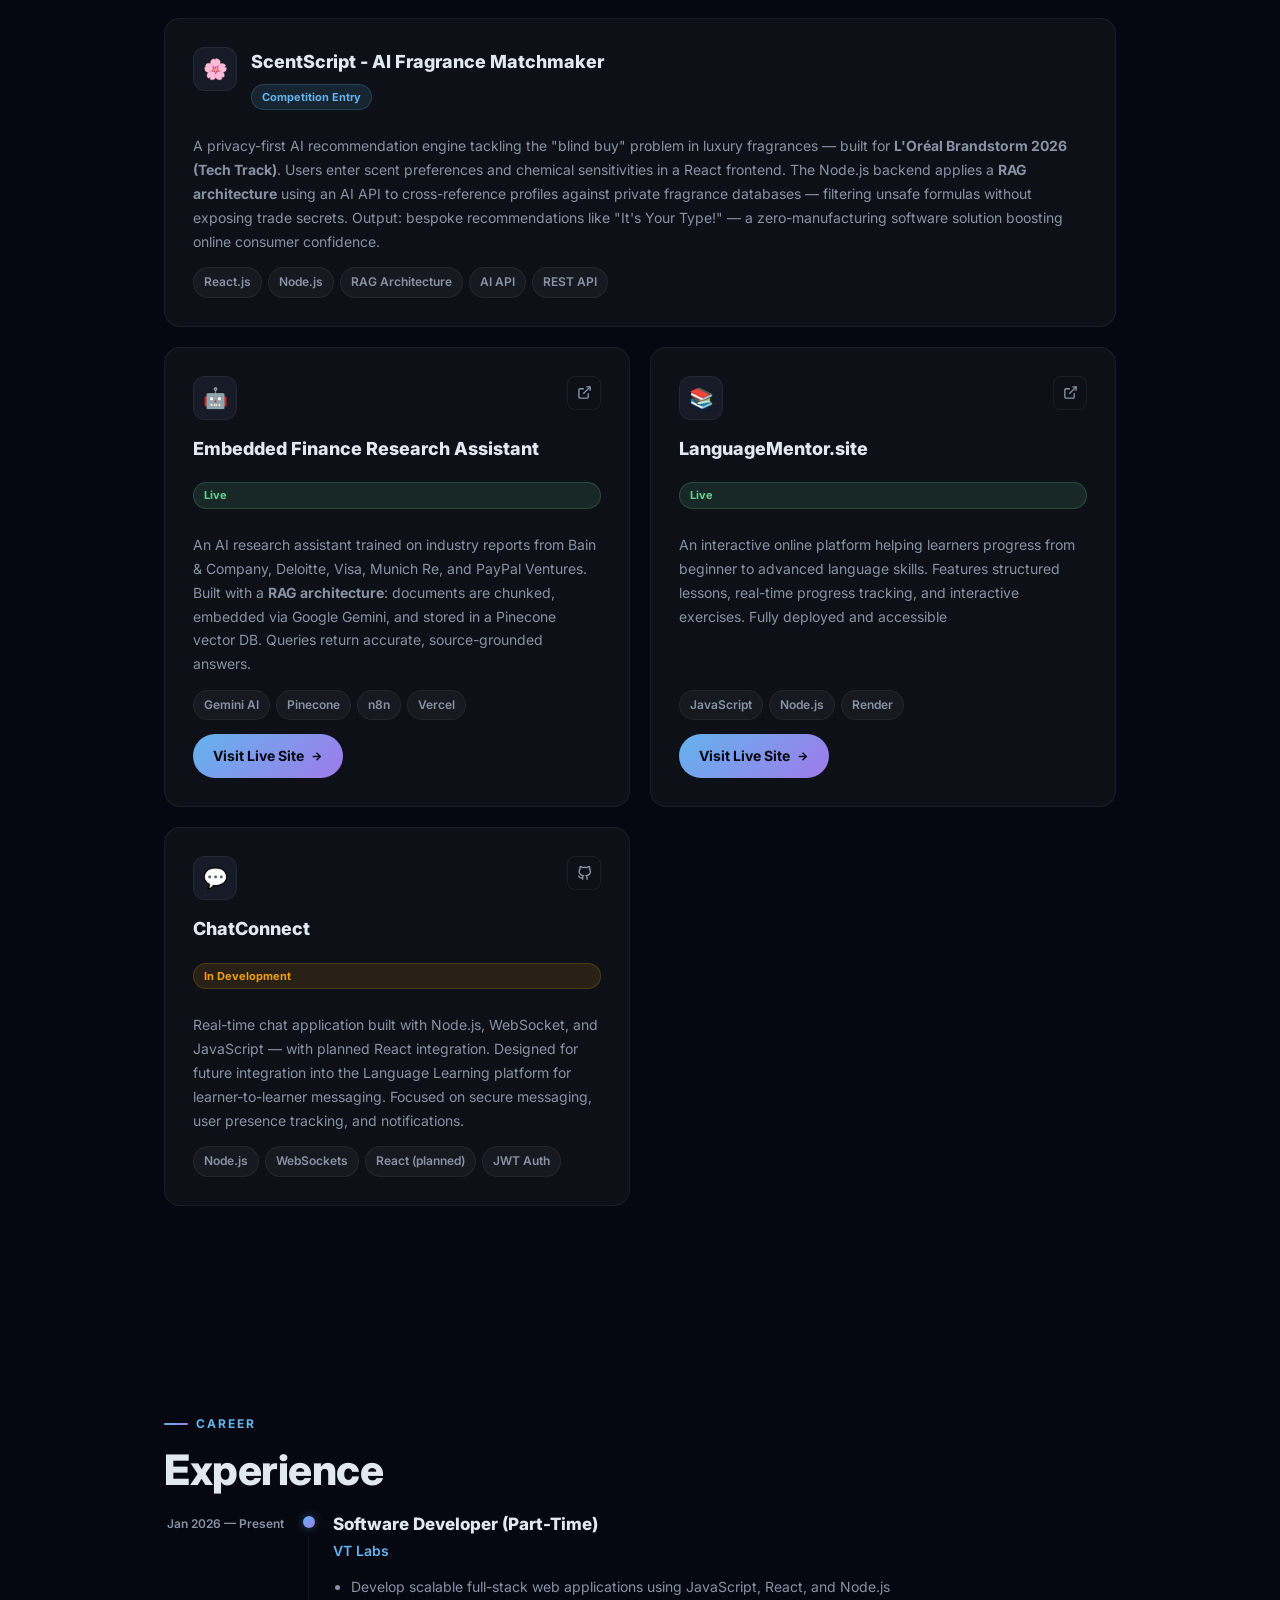
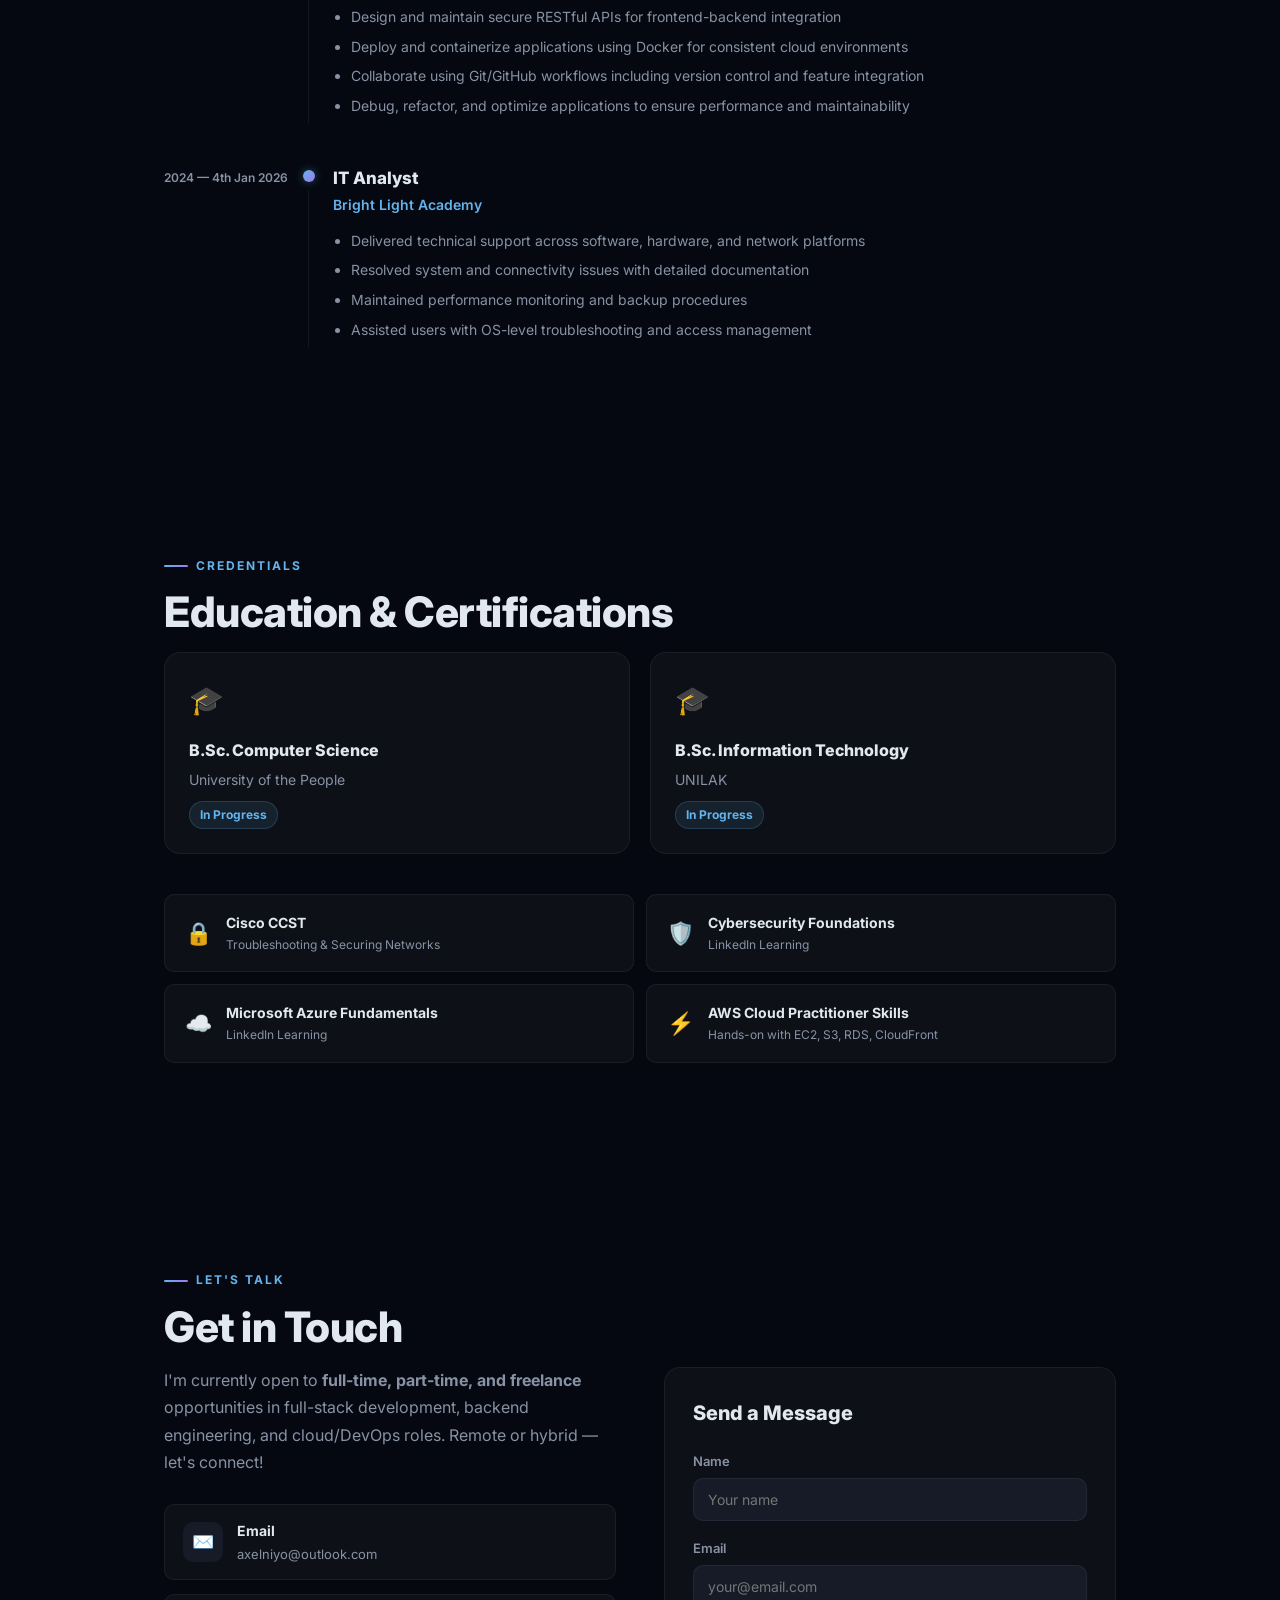
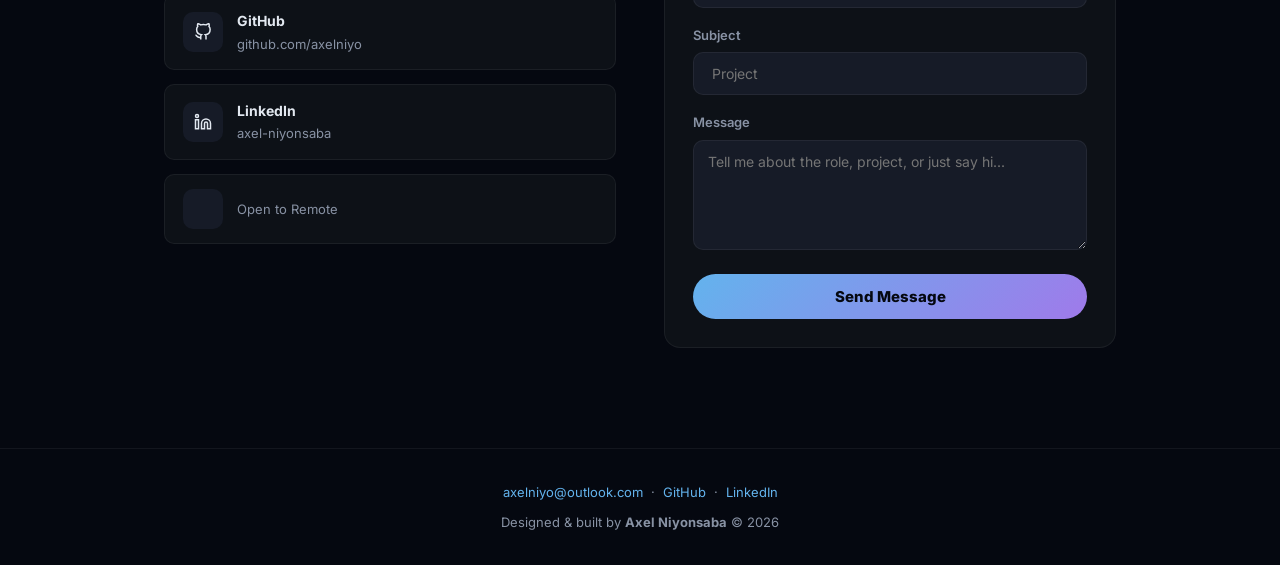
==== commit 580161e0: "updating og-title" ====
--- a/index.html
+++ b/index.html
@@ -20,7 +20,7 @@
 <meta property="og:image" content="https://axelniyo.github.io/portifolio/preview.png" />
 <meta property="og:image:width" content="1200" />
 <meta property="og:image:height" content="627" />
-  <!-- End preview -->
+  <!-- End preview --> 
 </head>
 
 <body>
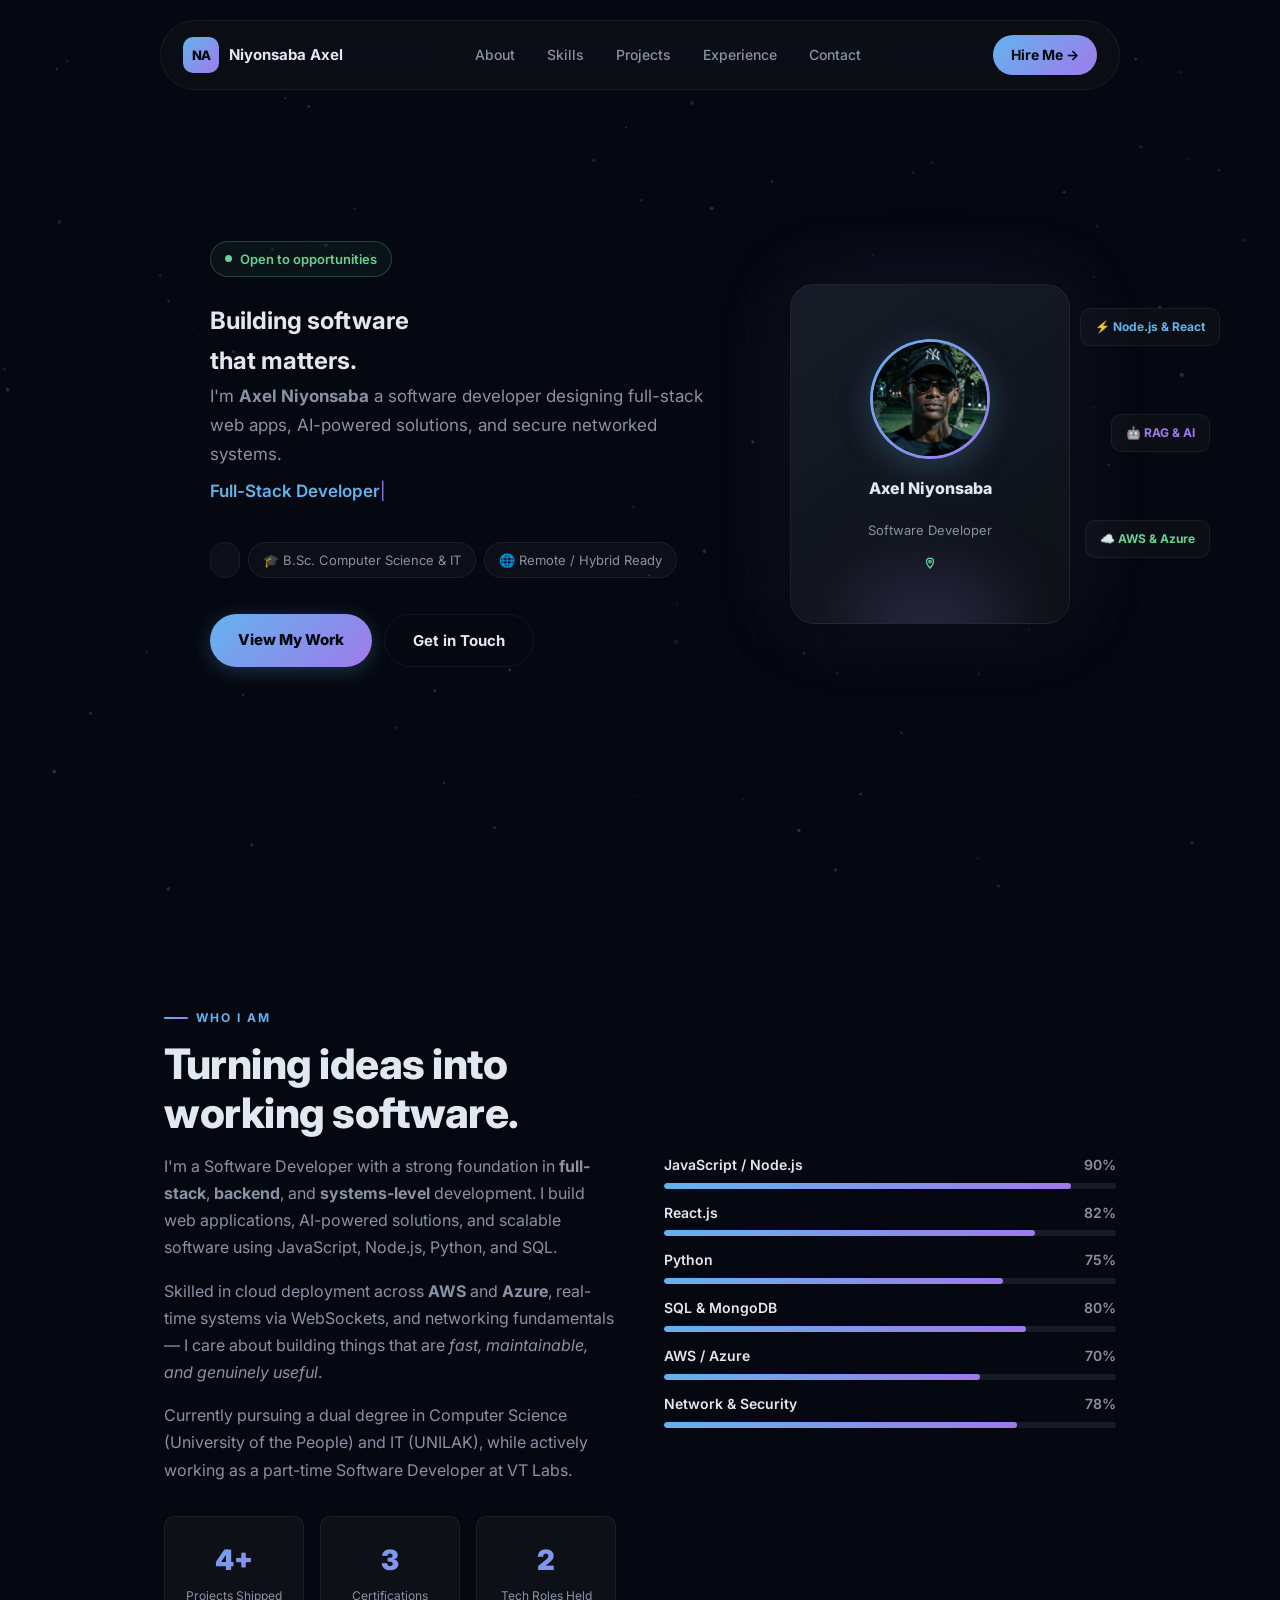
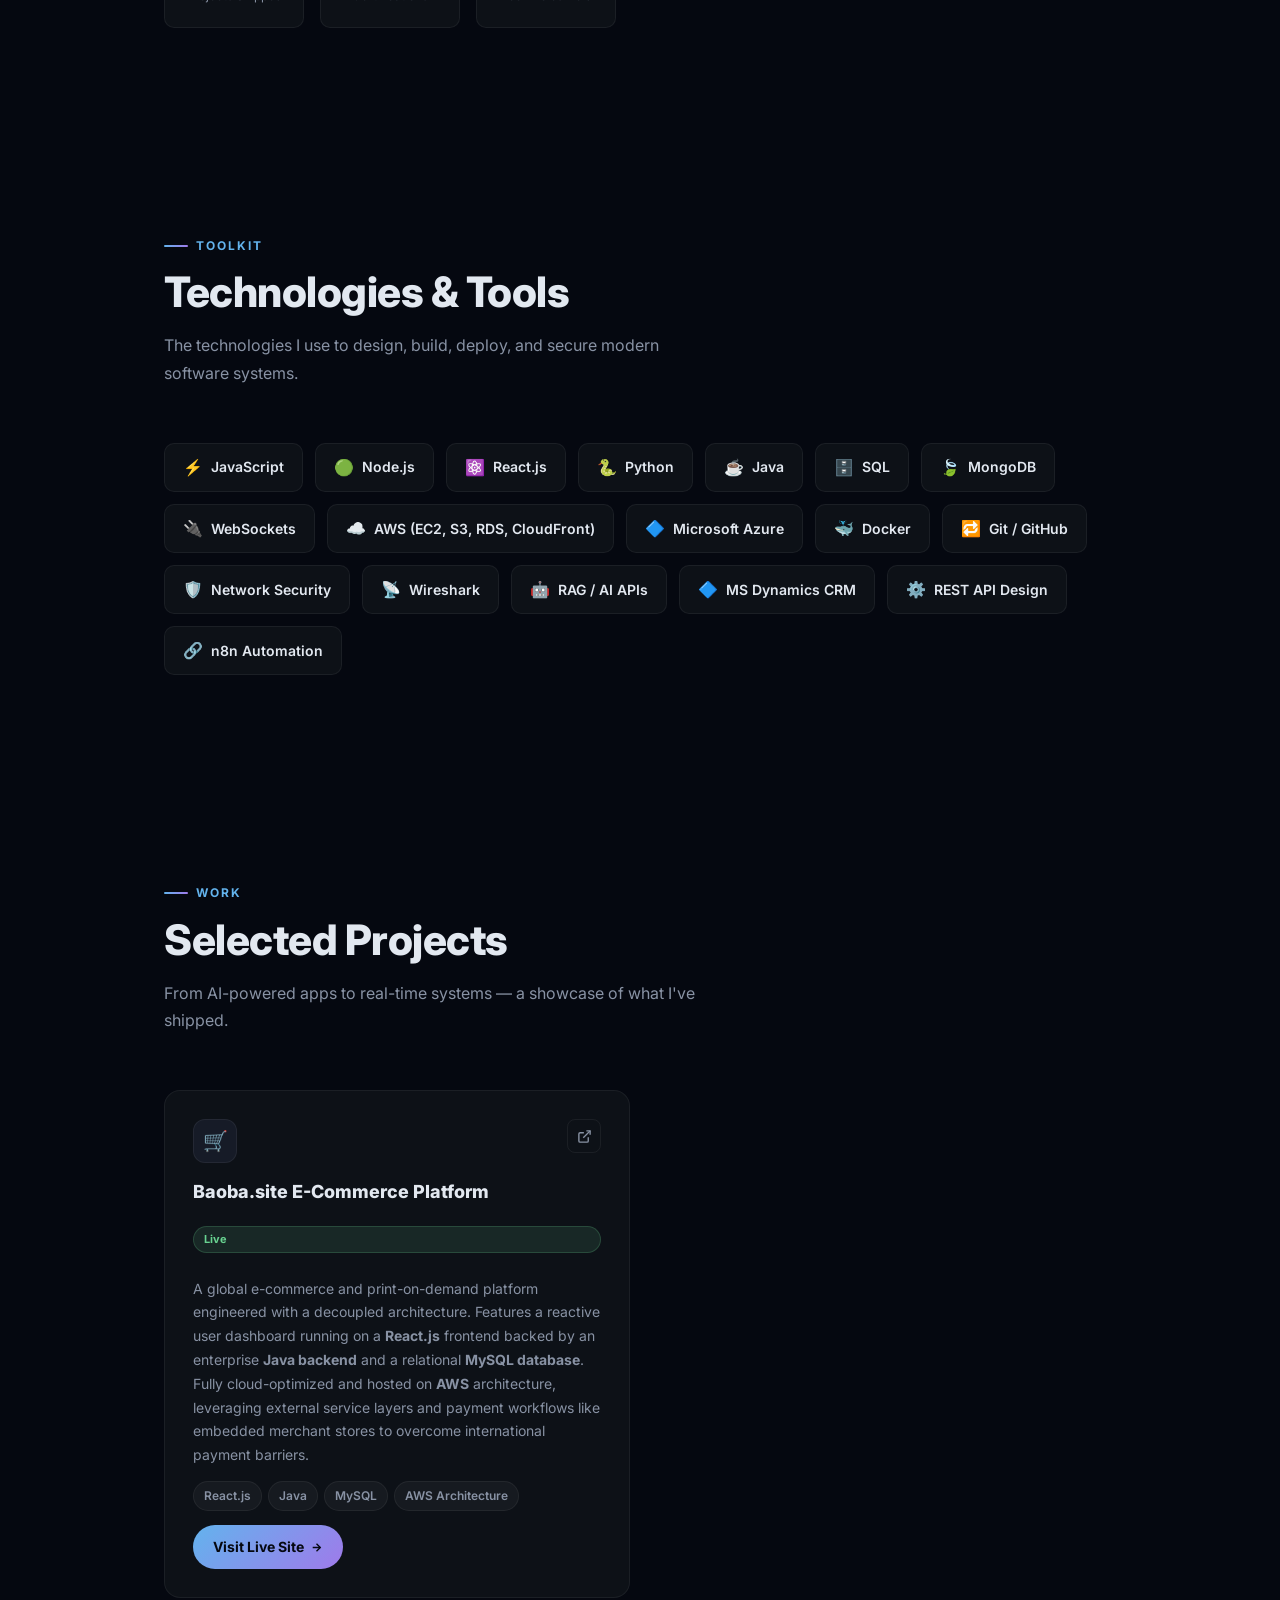
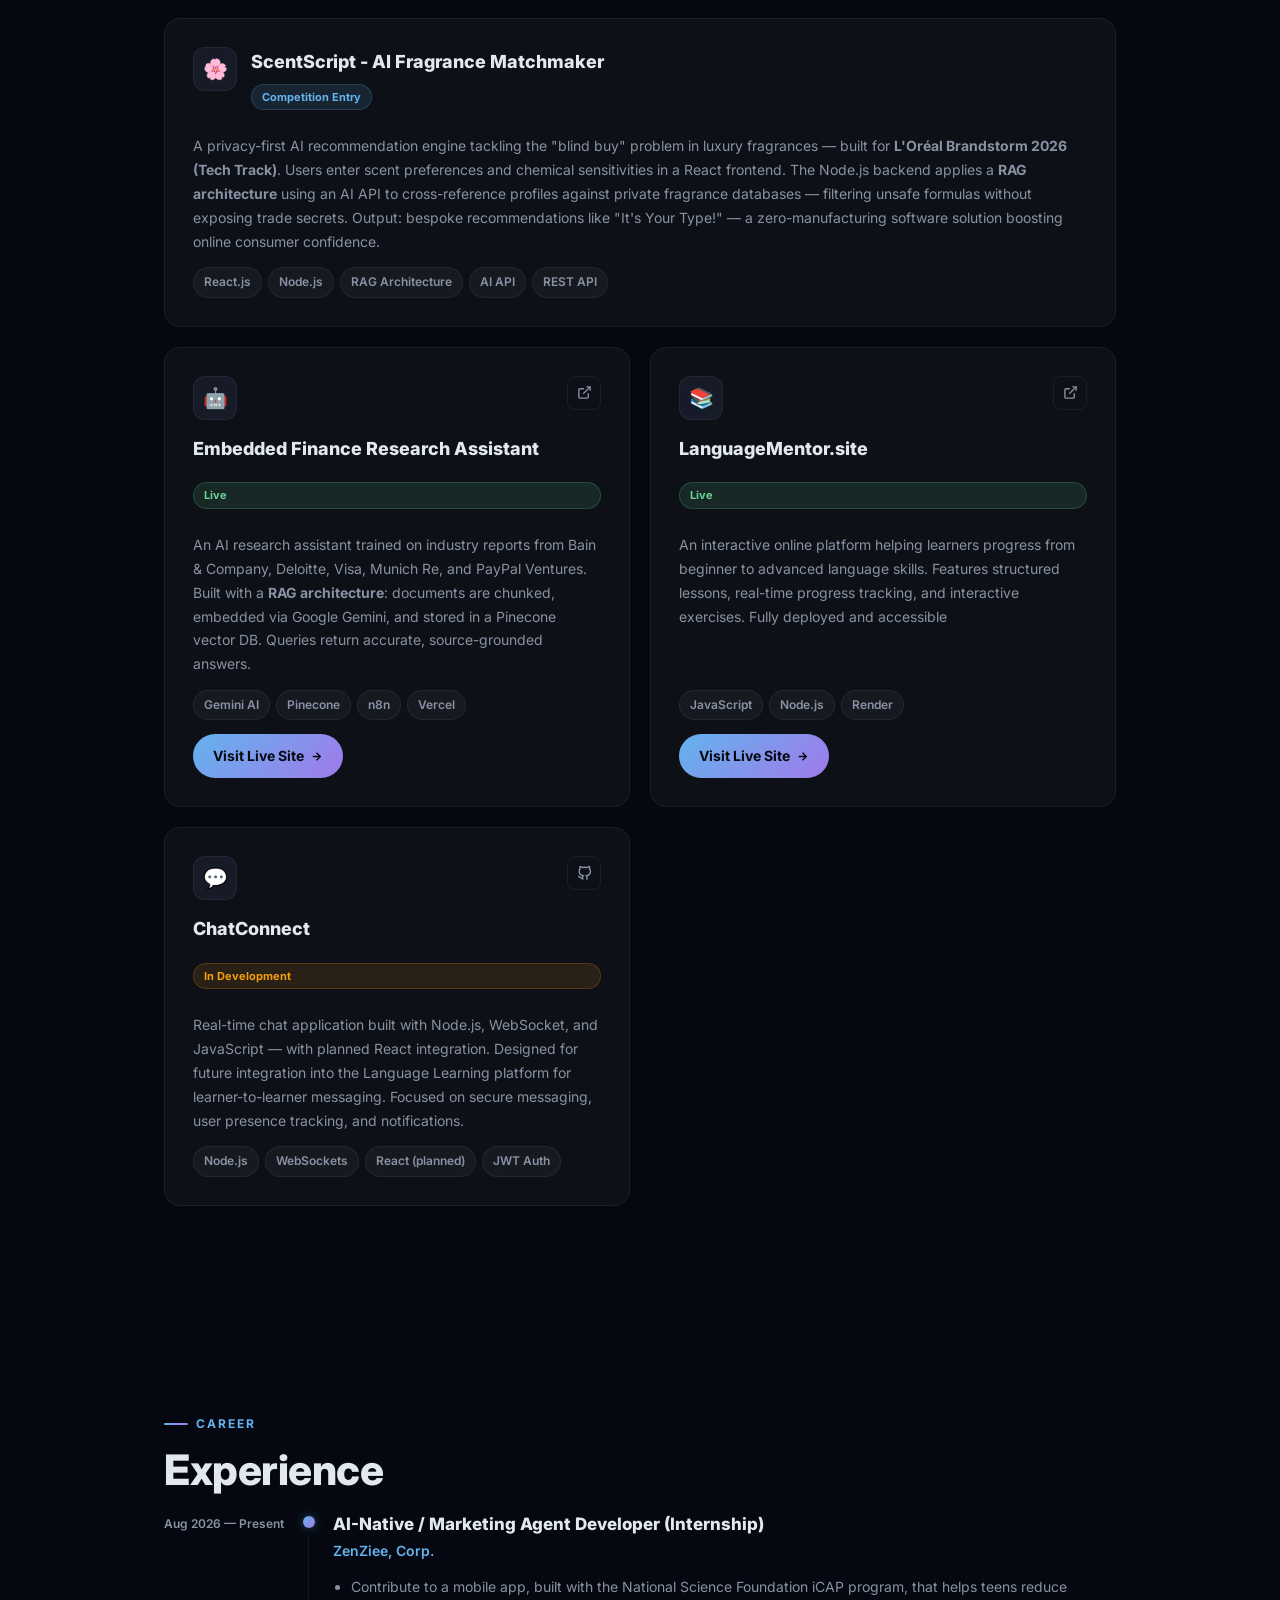
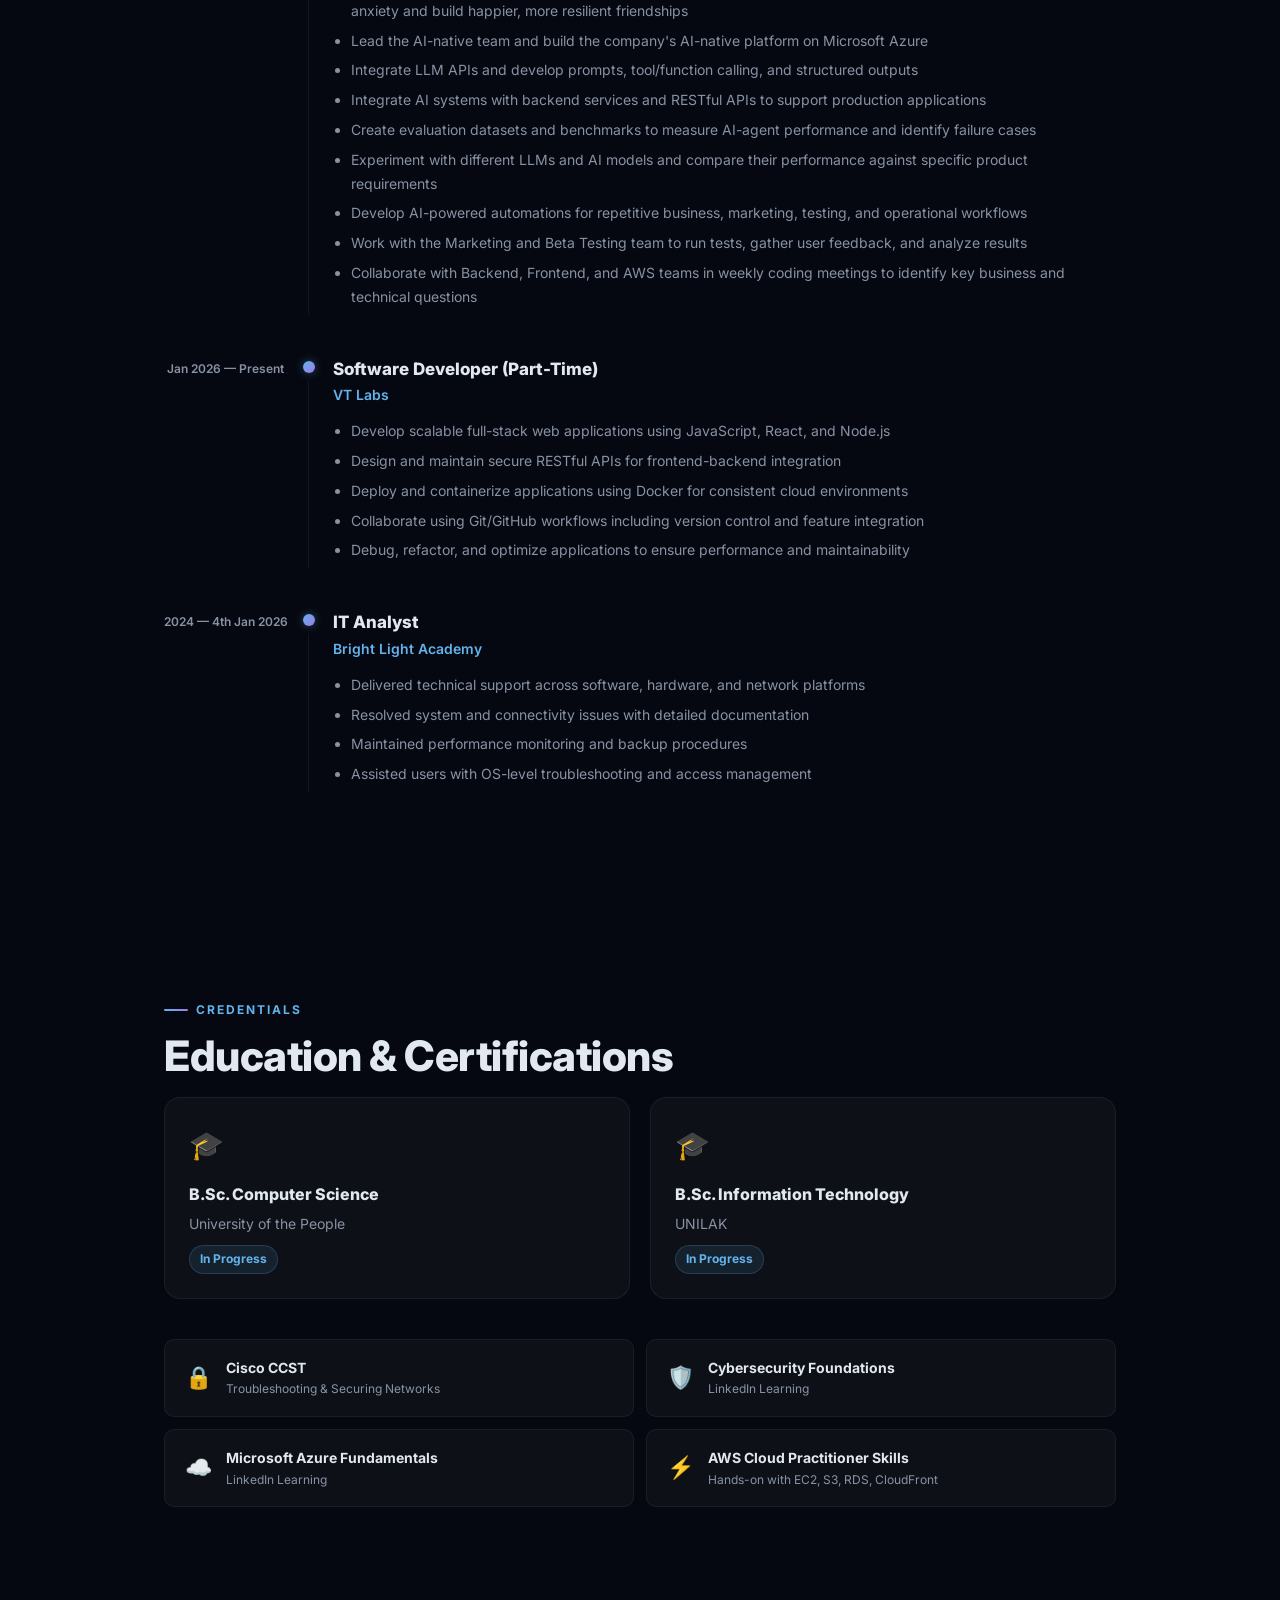
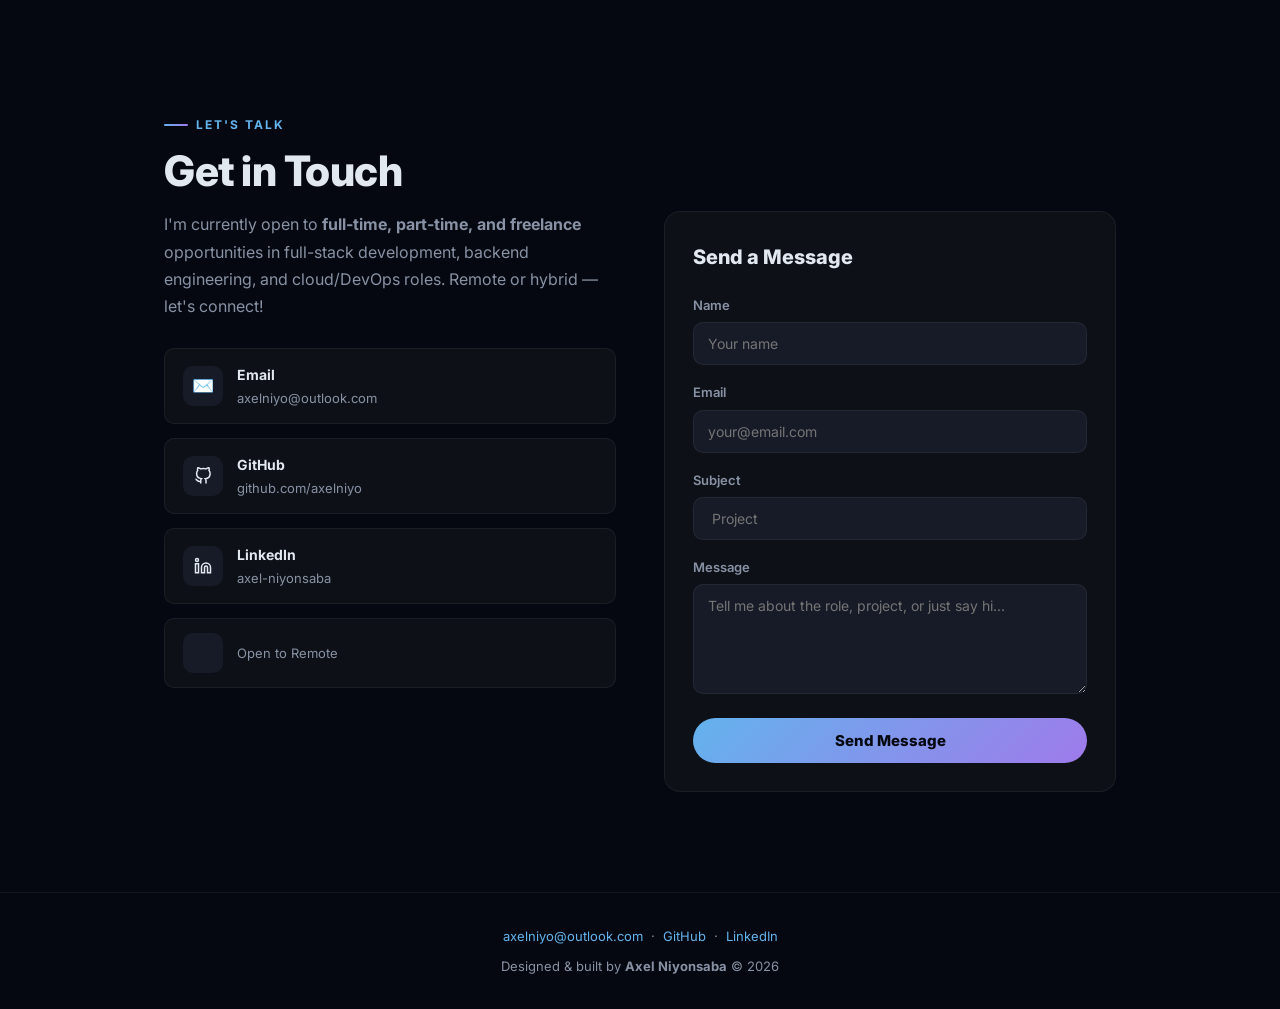
==== commit 87e0ccd5: "Updating experience" ====
--- a/index.html
+++ b/index.html
@@ -401,6 +401,29 @@
       <div class="timeline">
 
         <div class="timeline-item reveal">
+          <div class="tl-date">Aug 2026 — Present</div>
+          <div class="tl-line">
+            <div class="tl-dot"></div>
+            <div class="tl-track"></div>
+          </div>
+          <div class="tl-content">
+            <div class="tl-role">AI-Native / Marketing Agent Developer (Internship)</div>
+            <div class="tl-company">ZenZiee, Corp.</div>
+            <ul class="tl-bullets">
+              <li>Contribute to a mobile app, built with the National Science Foundation iCAP program, that helps teens reduce anxiety and build happier, more resilient friendships</li>
+              <li>Lead the AI-native team and build the company's AI-native platform on Microsoft Azure</li>
+              <li>Integrate LLM APIs and develop prompts, tool/function calling, and structured outputs</li>
+              <li>Integrate AI systems with backend services and RESTful APIs to support production applications</li>
+              <li>Create evaluation datasets and benchmarks to measure AI-agent performance and identify failure cases</li>
+              <li>Experiment with different LLMs and AI models and compare their performance against specific product requirements</li>
+              <li>Develop AI-powered automations for repetitive business, marketing, testing, and operational workflows</li>
+              <li>Work with the Marketing and Beta Testing team to run tests, gather user feedback, and analyze results</li>
+              <li>Collaborate with Backend, Frontend, and AWS teams in weekly coding meetings to identify key business and technical questions</li>
+            </ul>
+          </div>
+        </div>
+
+        <div class="timeline-item reveal">
           <div class="tl-date">Jan 2026 — Present</div>
           <div class="tl-line">
             <div class="tl-dot"></div>
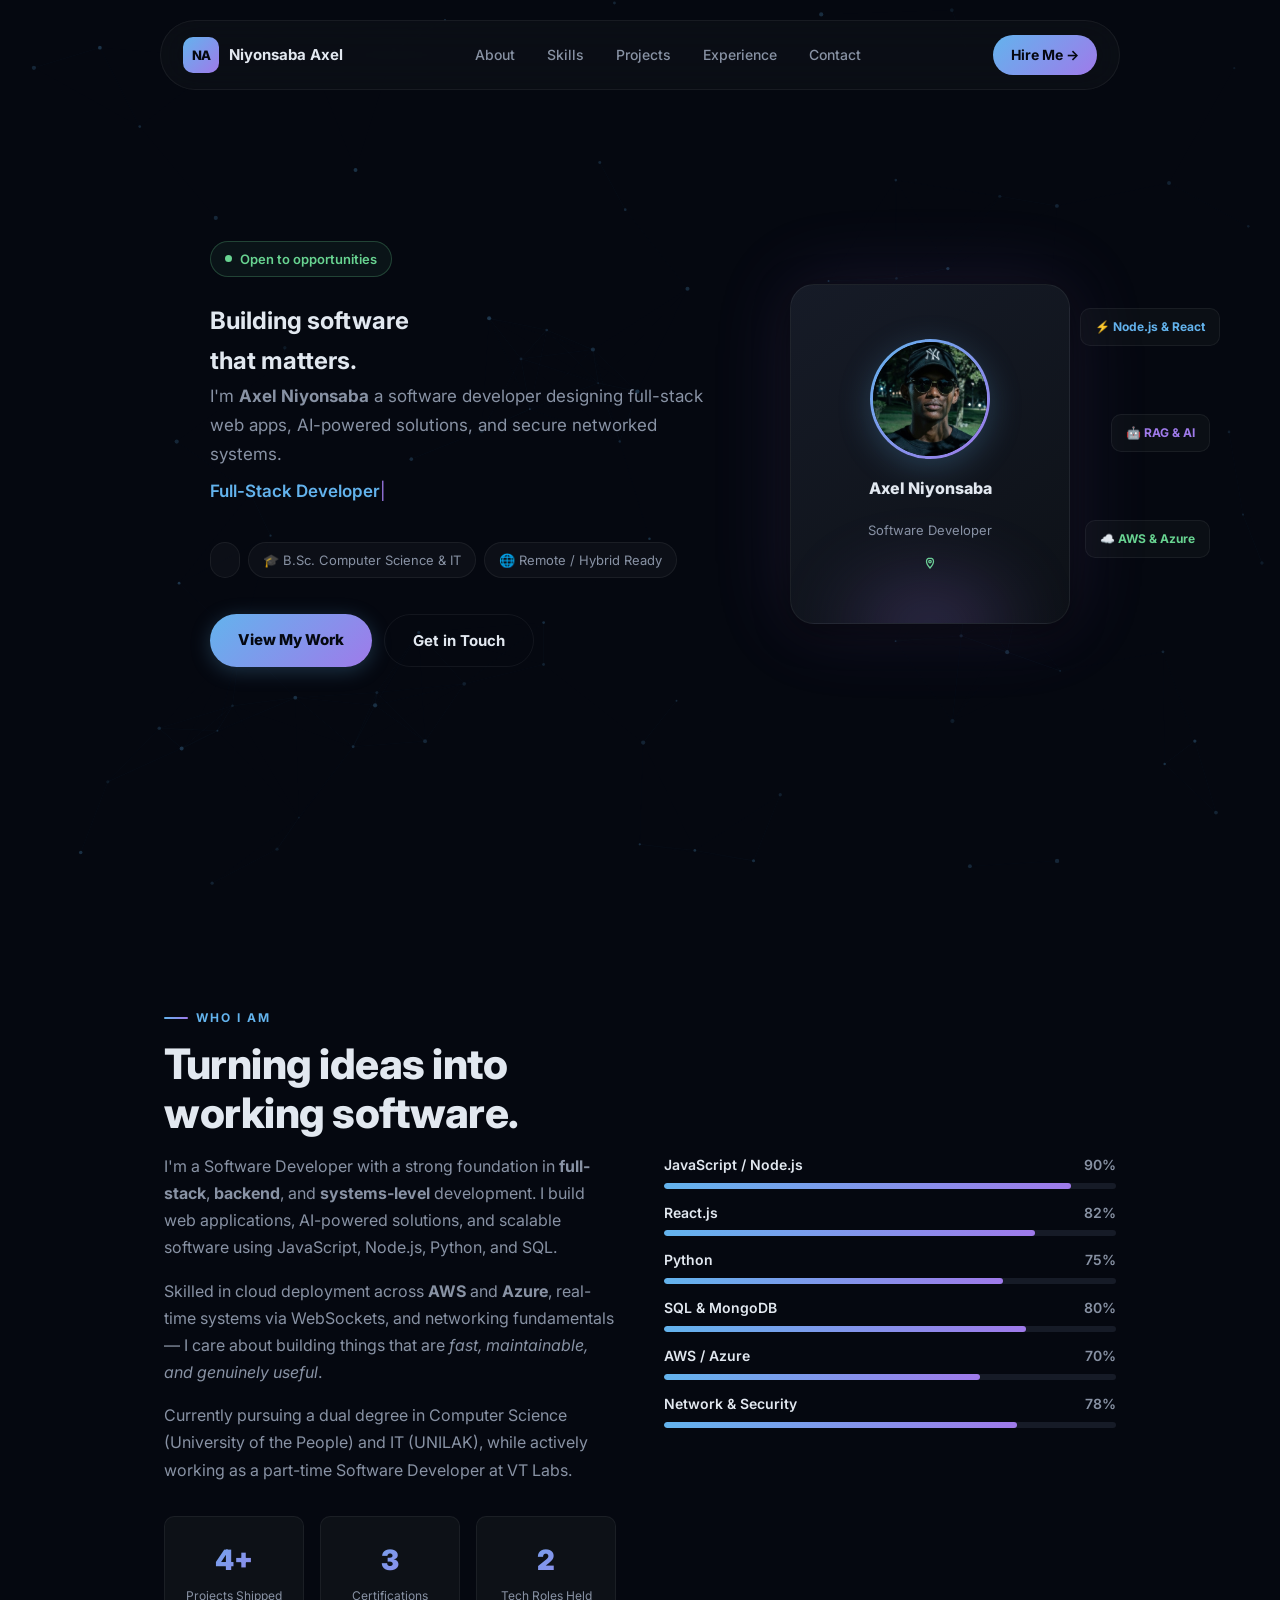
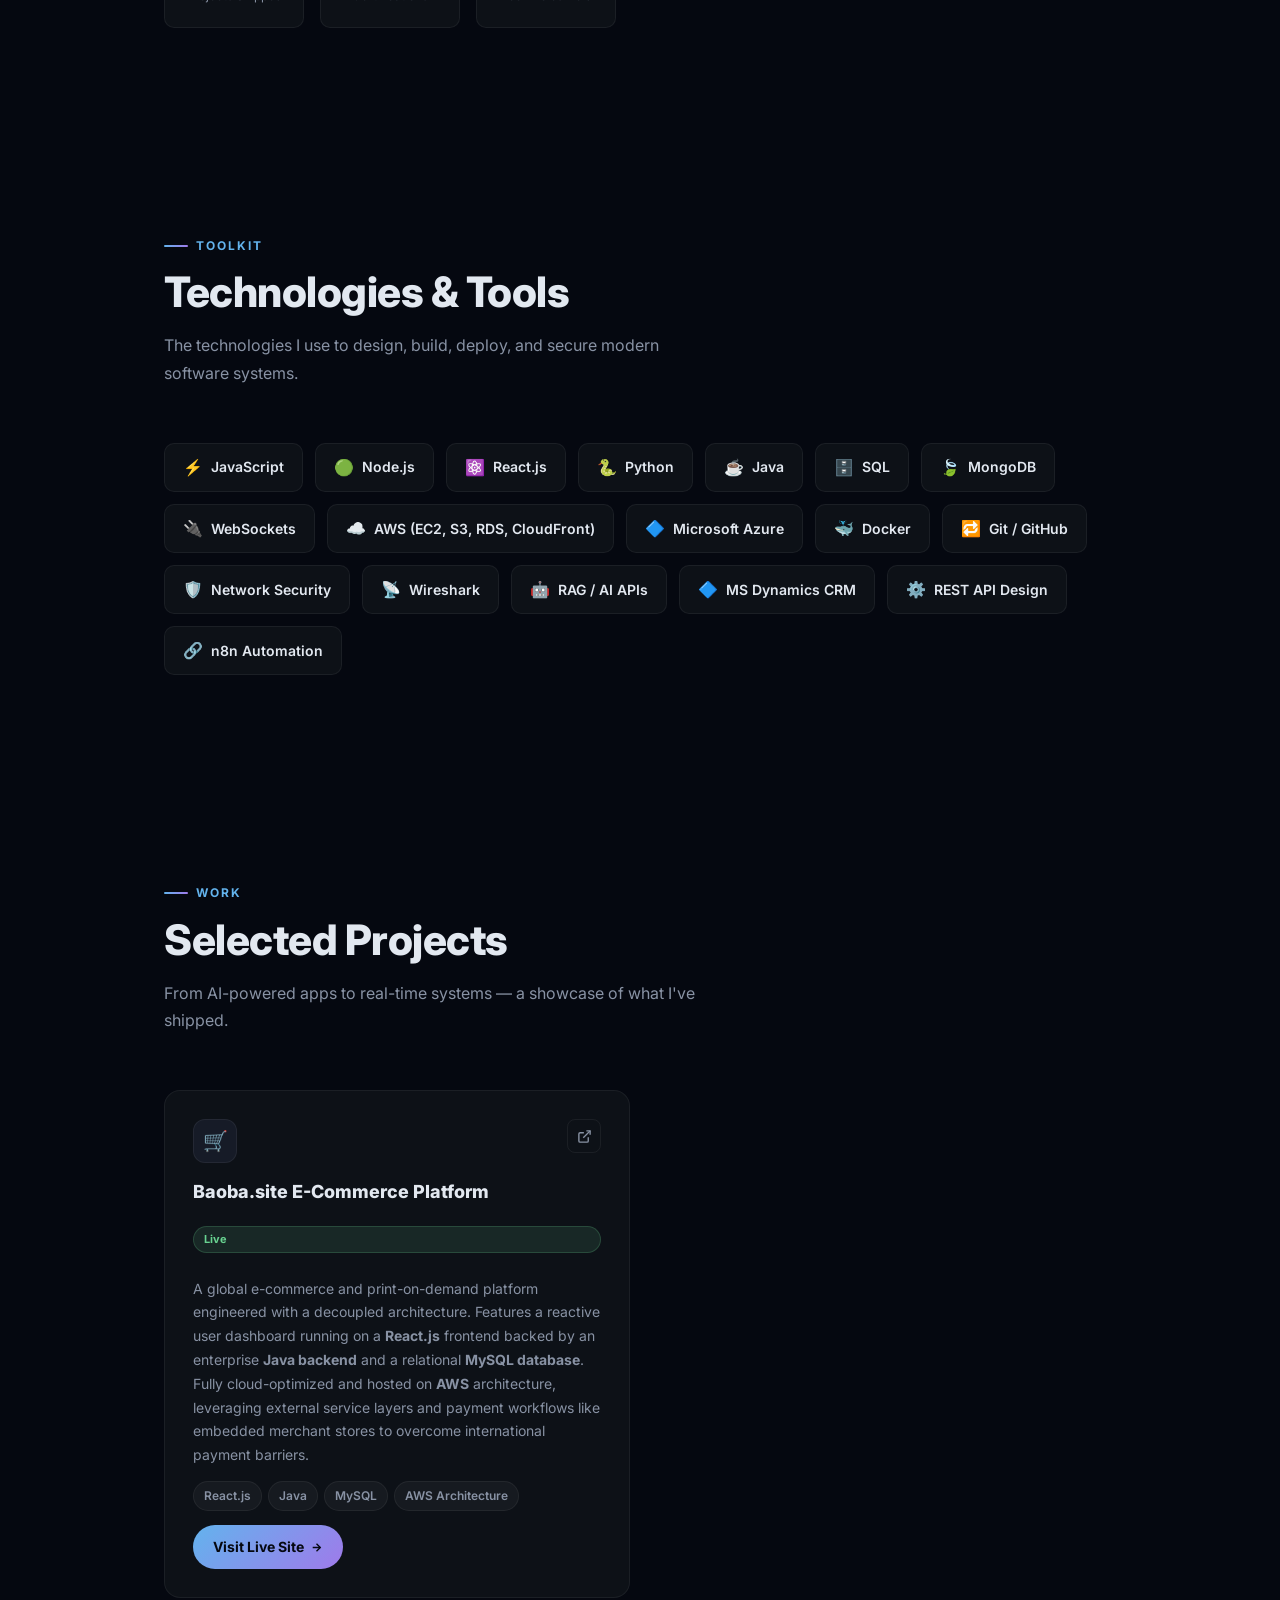
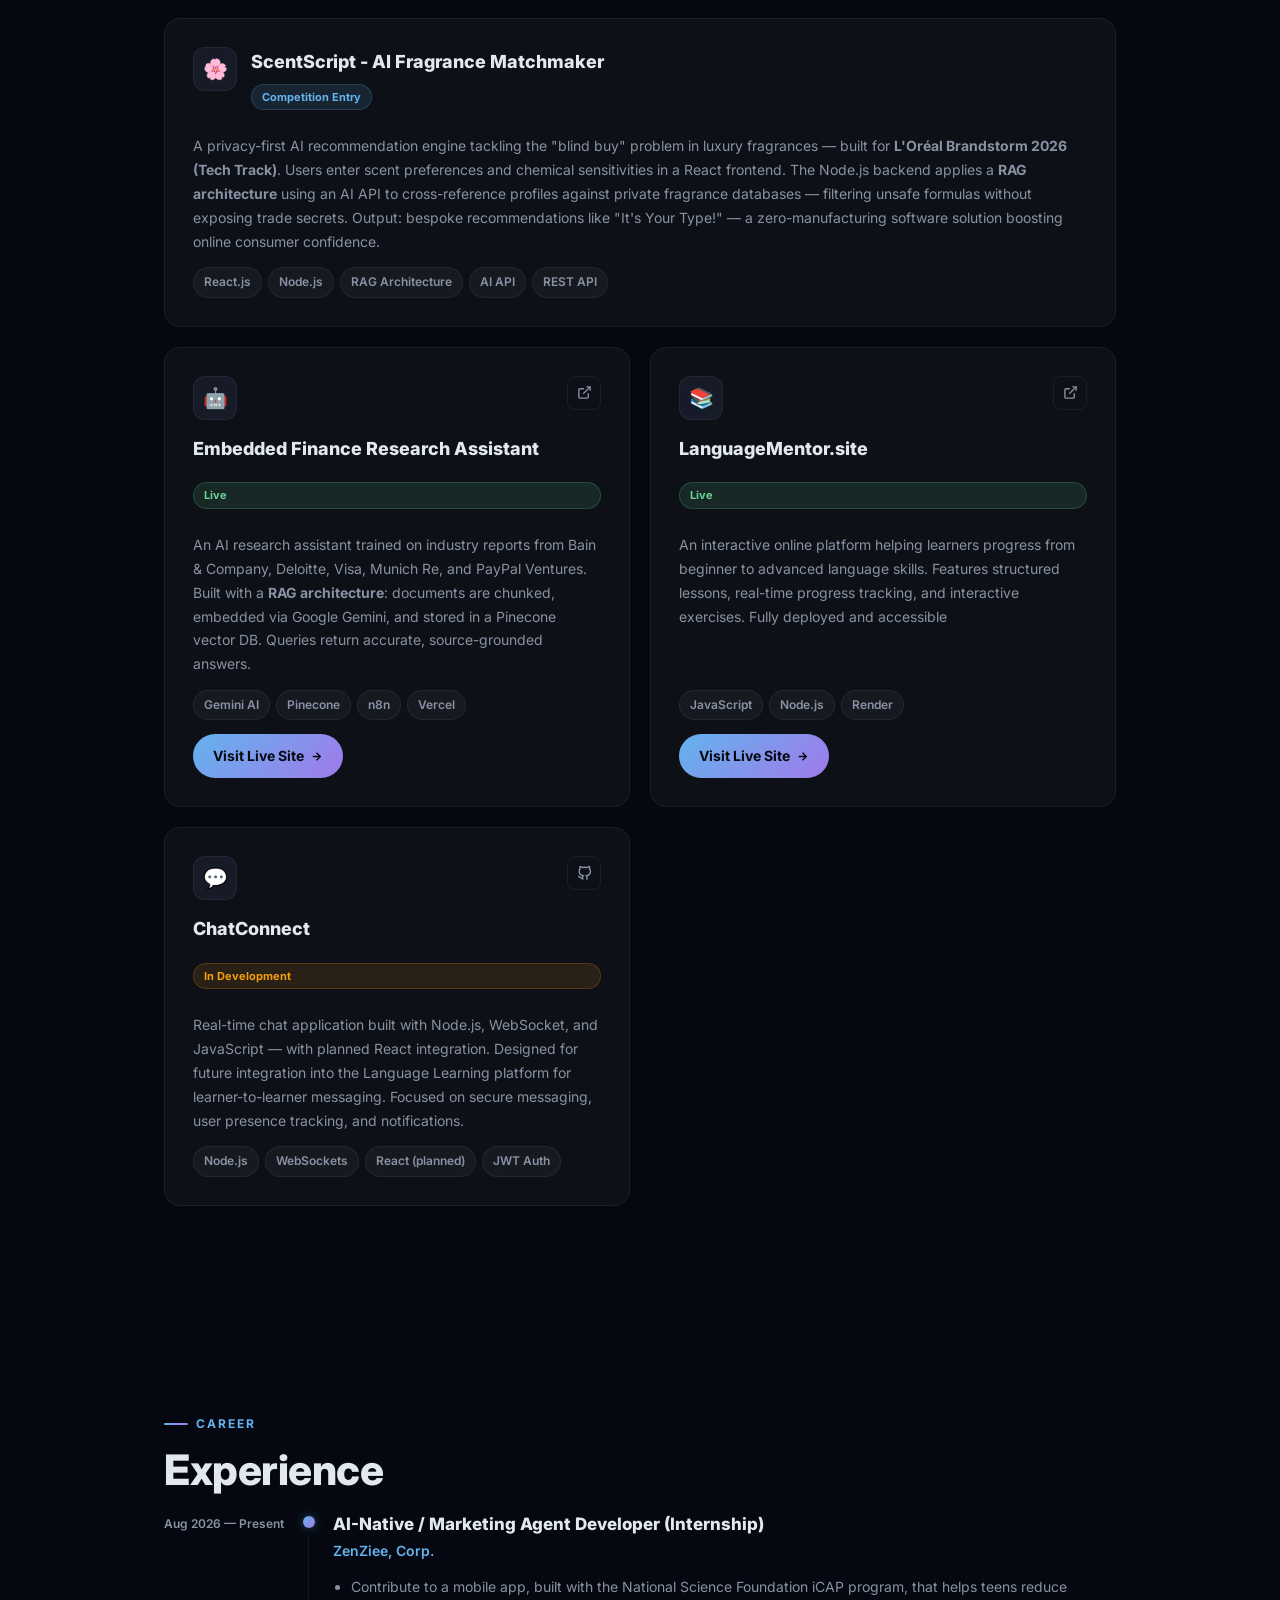
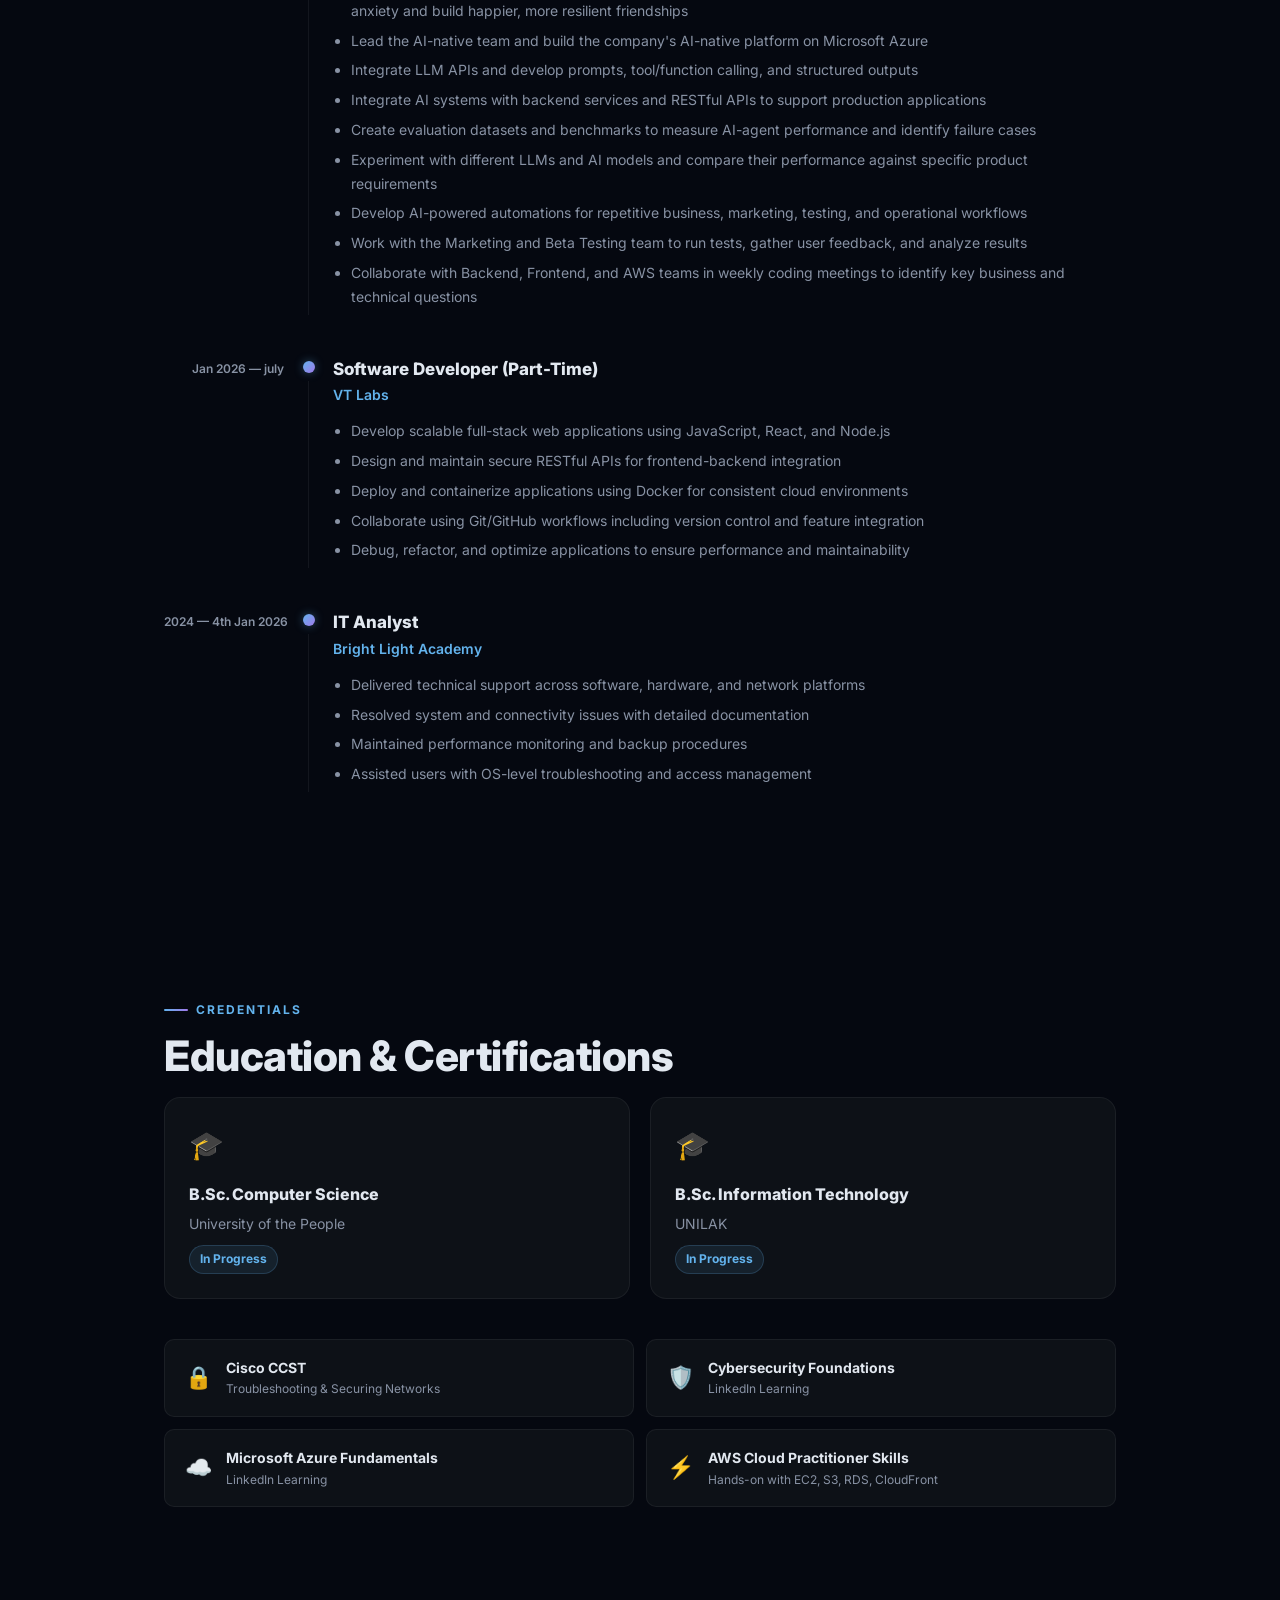
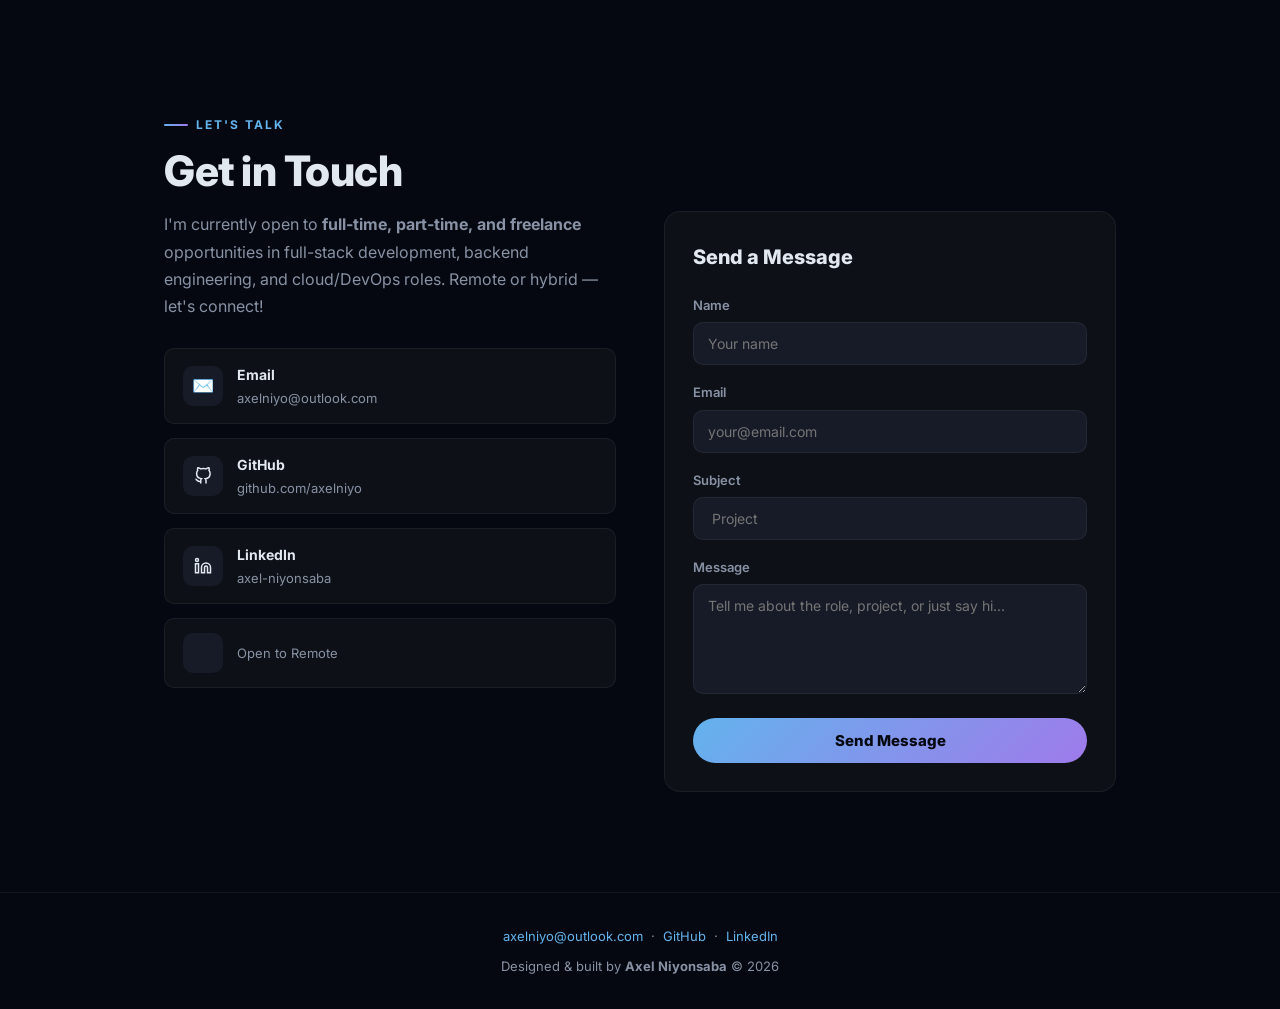
==== commit 2810cffb: "updating VT" ====
--- a/index.html
+++ b/index.html
@@ -424,7 +424,7 @@
         </div>
 
         <div class="timeline-item reveal">
-          <div class="tl-date">Jan 2026 — Present</div>
+          <div class="tl-date">Jan 2026 — july</div>
           <div class="tl-line">
             <div class="tl-dot"></div>
             <div class="tl-track"></div>
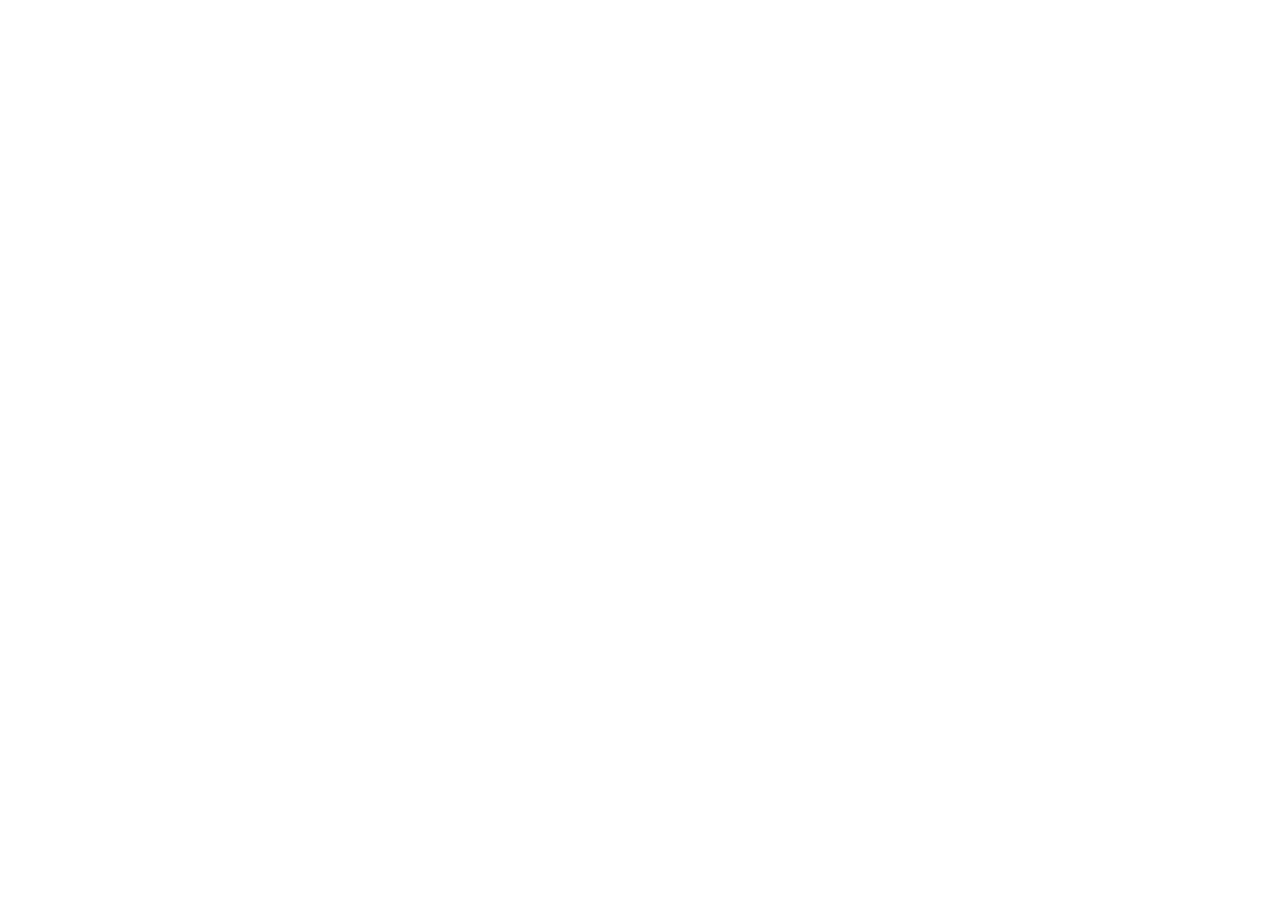
==== commit 2cc27fac: "Add redirect page to new portfolio location" ====
--- a/index.html
+++ b/index.html
@@ -1,613 +1,10 @@
-<!doctype html>
-<html lang="en">
-
-<head>
-  <meta charset="utf-8" />
-  <meta name="viewport" content="width=device-width, initial-scale=1" />
-  <title>Axel Niyonsaba - Software Developer</title>
-  <meta name="description"
-    content="Portfolio of Axel Niyonsaba — Full-Stack Developer, Backend Engineer, and AI App Builder. bOpen to remote and hybrid roles." />
-  <link rel="preconnect" href="https://fonts.googleapis.com">
-  <link rel="preconnect" href="https://fonts.gstatic.com" crossorigin>
-  <link href="https://fonts.googleapis.com/css2?family=Inter:wght@300;400;500;600;700;800;900&display=swap"
-    rel="stylesheet">
-  <link rel="stylesheet" href="style.css">
-  <!-- Preview -->
-<meta property="og:type" content="website" />
-<meta property="og:url" content="https://axelniyo.github.io/portifolio/" />
-<meta property="og:title" content="Building software that matters" />
-<meta property="og:description" content="Full-stack developer building web apps, AI-powered solutions, and secure systems." />
-<meta property="og:image" content="https://axelniyo.github.io/portifolio/preview.png" />
-<meta property="og:image:width" content="1200" />
-<meta property="og:image:height" content="627" />
-  <!-- End preview --> 
-</head>
-
-<body>
-
-  <!-- Animated background -->
-  <canvas id="bg-canvas"></canvas>
-
-  <!-- ===== NAV ===== -->
-  <nav id="navbar" role="navigation" aria-label="Main navigation">
-    <a class="nav-brand" href="#hero">
-      <div class="nav-logo">NA</div>
-      <span class="nav-name">Niyonsaba Axel</span>
-    </a>
-    <ul class="nav-links">
-      <li><a href="#about">About</a></li>
-      <li><a href="#skills">Skills</a></li>
-      <li><a href="#projects">Projects</a></li>
-      <li><a href="#experience">Experience</a></li>
-      <li><a href="#contact">Contact</a></li>
-    </ul>
-    <a class="nav-cta" href="mailto:axelniyo@outlook.com">Hire Me →</a>
-  </nav>
-
-  <!-- ===== HERO ===== -->
-  <section id="hero">
-    <div class="container">
-      <div class="hero-grid">
-        <div>
-          <div class="hero-badge">
-            <span class="dot"></span>
-            Open to opportunities
-          </div>
-          <h1>
-            Building software<br>
-            that <span class="name">matters.</span>
-          </h1>
-
-          <!-- Mobile-only avatar (shown between h1 and description) -->
-          <div class="hero-avatar-mobile">
-            <div class="hero-avatar">
-              <img src="download (1).png" alt="Axel Niyonsaba" class="avatar-photo" />
-              <div class="avatar-name">Axel Niyonsaba</div>
-              <div class="avatar-role">Software Developer</div>
-              <div class="avatar-location">
-                <svg width="12" height="12" viewBox="0 0 24 24" fill="none" stroke="currentColor" stroke-width="2.5">
-                  <path
-                    d="M12 2C8.13 2 5 5.13 5 9c0 5.25 7 13 7 13s7-7.75 7-13c0-3.87-3.13-7-7-7zm0 9.5c-1.38 0-2.5-1.12-2.5-2.5s1.12-2.5 2.5-2.5 2.5 1.12 2.5 2.5-1.12 2.5-2.5 2.5z" />
-                </svg>
-                
-              </div>
-              <div class="avatar-glow"></div>
-            </div>
-          </div>
-
-          <p class="hero-desc">I'm <strong>Axel Niyonsaba</strong> a software developer designing full-stack web apps,
-            AI-powered solutions, and secure networked systems.</p>
-          <div class="typed-wrap">
-            <span class="typed-text"></span><span class="typed-cursor">|</span>
-          </div>
-          <div class="hero-chips">
-            <span class="chip"></span>
-            <span class="chip">🎓 B.Sc. Computer Science &amp; IT</span>
-            <span class="chip">🌐 Remote / Hybrid Ready</span>
-          </div>
-          <div class="hero-btns">
-            <a class="btn-primary" href="#projects">View My Work</a>
-            <a class="btn-ghost" href="#contact">Get in Touch</a>
-          </div>
-        </div>
-
-        <div class="hero-avatar-wrap">
-          <div class="float-badge" style="color:var(--accent);"><span>⚡</span> Node.js &amp; React</div>
-          <div class="float-badge" style="color:var(--accent-2);"><span>🤖</span> RAG &amp; AI</div>
-          <div class="float-badge" style="color:var(--accent-3);"><span>☁️</span> AWS &amp; Azure</div>
-          <div class="hero-avatar">
-            <img src="download (1).png" alt="Niyonsaba Axel" class="avatar-photo" />
-            <div class="avatar-name">Axel Niyonsaba</div>
-            <div class="avatar-role">Software Developer</div>
-            <div class="avatar-location">
-              <svg width="12" height="12" viewBox="0 0 24 24" fill="none" stroke="currentColor" stroke-width="2.5">
-                <path
-                  d="M12 2C8.13 2 5 5.13 5 9c0 5.25 7 13 7 13s7-7.75 7-13c0-3.87-3.13-7-7-7zm0 9.5c-1.38 0-2.5-1.12-2.5-2.5s1.12-2.5 2.5-2.5 2.5 1.12 2.5 2.5-1.12 2.5-2.5 2.5z" />
-              </svg>
-            
-            </div>
-            <div class="avatar-glow"></div>
-          </div>
-        </div>
-      </div>
-    </div>
-  </section>
-
-  <!-- ===== ABOUT ===== -->
-  <section id="about">
-    <div class="container">
-      <p class="section-label">Who I Am</p>
-      <h2 class="section-title">Turning ideas into<br>working software.</h2>
-      <div class="about-grid">
-        <div class="about-text reveal">
-          <p>I'm a Software Developer with a strong foundation in <strong>full-stack</strong>, <strong>backend</strong>,
-            and <strong>systems-level</strong> development. I build web applications, AI-powered solutions, and scalable
-            software using JavaScript, Node.js, Python, and SQL.</p>
-          <p>Skilled in cloud deployment across <strong>AWS</strong> and <strong>Azure</strong>, real-time systems via
-            WebSockets, and networking fundamentals — I care about building things that are <em>fast, maintainable, and
-              genuinely useful</em>.</p>
-          <p>Currently pursuing a dual degree in Computer Science (University of the People) and IT (UNILAK),
-            while actively working as a part-time Software Developer at VT Labs.</p>
-          <div class="stat-row">
-            <div class="stat-card reveal reveal-delay-1">
-              <div class="stat-num">4+</div>
-              <div class="stat-lbl">Projects Shipped</div>
-            </div>
-            <div class="stat-card reveal reveal-delay-2">
-              <div class="stat-num">3</div>
-              <div class="stat-lbl">Certifications</div>
-            </div>
-            <div class="stat-card reveal reveal-delay-3">
-              <div class="stat-num">2</div>
-              <div class="stat-lbl">Tech Roles Held</div>
-            </div>
-          </div>
-        </div>
-
-        <div class="reveal reveal-delay-1">
-          <div class="skills-list">
-            <div class="skill-item">
-              <div class="skill-header"><span>JavaScript / Node.js</span><span class="skill-pct">90%</span></div>
-              <div class="skill-bar">
-                <div class="skill-fill" style="width:90%"></div>
-              </div>
-            </div>
-            <div class="skill-item">
-              <div class="skill-header"><span>React.js</span><span class="skill-pct">82%</span></div>
-              <div class="skill-bar">
-                <div class="skill-fill" style="width:82%"></div>
-              </div>
-            </div>
-            <div class="skill-item">
-              <div class="skill-header"><span>Python</span><span class="skill-pct">75%</span></div>
-              <div class="skill-bar">
-                <div class="skill-fill" style="width:75%"></div>
-              </div>
-            </div>
-            <div class="skill-item">
-              <div class="skill-header"><span>SQL &amp; MongoDB</span><span class="skill-pct">80%</span></div>
-              <div class="skill-bar">
-                <div class="skill-fill" style="width:80%"></div>
-              </div>
-            </div>
-            <div class="skill-item">
-              <div class="skill-header"><span>AWS / Azure</span><span class="skill-pct">70%</span></div>
-              <div class="skill-bar">
-                <div class="skill-fill" style="width:70%"></div>
-              </div>
-            </div>
-            <div class="skill-item">
-              <div class="skill-header"><span>Network &amp; Security</span><span class="skill-pct">78%</span></div>
-              <div class="skill-bar">
-                <div class="skill-fill" style="width:78%"></div>
-              </div>
-            </div>
-          </div>
-        </div>
-      </div>
-    </div>
-  </section>
-
-  <!-- ===== SKILLS ===== -->
-  <section id="skills">
-    <div class="container">
-      <p class="section-label">Toolkit</p>
-      <h2 class="section-title reveal">Technologies &amp; Tools</h2>
-      <p class="section-sub reveal reveal-delay-1">The technologies I use to design, build, deploy, and secure modern
-        software systems.</p>
-      <div class="skills-cloud">
-        <div class="skill-tag reveal"><span class="tag-icon">⚡</span> JavaScript</div>
-        <div class="skill-tag reveal reveal-delay-1"><span class="tag-icon">🟢</span> Node.js</div>
-        <div class="skill-tag reveal reveal-delay-2"><span class="tag-icon">⚛️</span> React.js</div>
-        <div class="skill-tag reveal"><span class="tag-icon">🐍</span> Python</div>
-        <div class="skill-tag reveal reveal-delay-1"><span class="tag-icon">☕</span> Java</div>
-        <div class="skill-tag reveal reveal-delay-2"><span class="tag-icon">🗄️</span> SQL</div>
-        <div class="skill-tag reveal"><span class="tag-icon">🍃</span> MongoDB</div>
-        <div class="skill-tag reveal reveal-delay-1"><span class="tag-icon">🔌</span> WebSockets</div>
-        <div class="skill-tag reveal reveal-delay-2"><span class="tag-icon">☁️</span> AWS (EC2, S3, RDS, CloudFront)
-        </div>
-        <div class="skill-tag reveal"><span class="tag-icon">🔷</span> Microsoft Azure</div>
-        <div class="skill-tag reveal reveal-delay-1"><span class="tag-icon">🐳</span> Docker</div>
-        <div class="skill-tag reveal reveal-delay-2"><span class="tag-icon">🔁</span> Git / GitHub</div>
-        <div class="skill-tag reveal"><span class="tag-icon">🛡️</span> Network Security</div>
-        <div class="skill-tag reveal reveal-delay-1"><span class="tag-icon">📡</span> Wireshark</div>
-        <div class="skill-tag reveal reveal-delay-2"><span class="tag-icon">🤖</span> RAG / AI APIs</div>
-        <div class="skill-tag reveal"><span class="tag-icon">🔷</span> MS Dynamics CRM</div>
-        <div class="skill-tag reveal reveal-delay-1"><span class="tag-icon">⚙️</span> REST API Design</div>
-        <div class="skill-tag reveal reveal-delay-2"><span class="tag-icon">🔗</span> n8n Automation</div>
-      </div>
-    </div>
-  </section>
-
-  <!-- ===== PROJECTS ===== -->
-  <section id="projects">
-    <div class="container">
-      <p class="section-label">Work</p>
-      <h2 class="section-title reveal">Selected Projects</h2>
-      <p class="section-sub reveal reveal-delay-1">From AI-powered apps to real-time systems — a showcase of what I've
-        shipped.</p>
-      <div class="projects-grid">
-
-        <!--baoba-->
-        <article class="project-card reveal">
-          <div class="project-top">
-            <div class="project-icon">🛒</div>
-            <div class="project-links">
-              <a class="icon-btn" href="https://baoba.site" target="_blank" rel="noopener" title="Live Site">
-                <svg width="15" height="15" viewBox="0 0 24 24" fill="none" stroke="currentColor" stroke-width="2.2">
-                  <path d="M18 13v6a2 2 0 0 1-2 2H5a2 2 0 0 1-2-2V8a2 2 0 0 1 2-2h6" />
-                  <polyline points="15 3 21 3 21 9" />
-                  <line x1="10" y1="14" x2="21" y2="3" />
-                </svg>
-              </a>
-            </div>
-          </div>
-          <div class="project-name">Baoba.site E-Commerce Platform</div>
-          <span class="project-badge live">Live</span>
-          <p class="project-desc">A global e-commerce and print-on-demand platform engineered with a decoupled 
-            architecture. Features a reactive user dashboard running on a <strong>React.js</strong> frontend backed by an enterprise 
-            <strong>Java backend</strong> and a relational <strong>MySQL database</strong>. Fully cloud-optimized and 
-            hosted on <strong>AWS</strong> architecture, leveraging external service layers and payment workflows like 
-            embedded merchant stores to overcome international payment barriers.</p>
-          <div class="project-stack">
-            <span class="stack-tag">React.js</span>
-            <span class="stack-tag">Java</span>
-            <span class="stack-tag">MySQL</span>
-            <span class="stack-tag">AWS Architecture</span>
-          </div>
-          <a class="visit-btn" href="https://baoba.site" target="_blank" rel="noopener">
-            Visit Live Site
-            <svg width="13" height="13" viewBox="0 0 24 24" fill="none" stroke="currentColor" stroke-width="2.5">
-              <polyline points="5 12 12 12 19 12" />
-              <polyline points="12 5 19 12 12 19" />
-            </svg>
-          </a>
-        </article>
-        <!-- ScentScript - FEATURED -->
-        
-        <article class="project-card featured reveal">
-          <div class="project-top">
-            <div style="display:flex;gap:14px;align-items:flex-start;">
-              <div class="project-icon">🌸</div>
-              <div>
-                <div class="project-name">ScentScript - AI Fragrance Matchmaker</div>
-                <span class="project-badge concept">Competition Entry</span>
-              </div>
-            </div>
-            <div class="project-links">
-              <!-- no public link yet -->
-            </div>
-          </div>
-          <p class="project-desc">A privacy-first AI recommendation engine tackling the "blind buy" problem in luxury
-            fragrances — built for <strong>L'Oréal Brandstorm 2026 (Tech Track)</strong>. Users enter scent preferences
-            and chemical sensitivities in a React frontend. The Node.js backend applies a <strong>RAG
-              architecture</strong> using an AI API to cross-reference profiles against private fragrance databases —
-            filtering unsafe formulas without exposing trade secrets. Output: bespoke recommendations like "It's Your
-            Type!" — a zero-manufacturing software solution boosting online consumer confidence.</p>
-          <div class="project-stack">
-            <span class="stack-tag">React.js</span>
-            <span class="stack-tag">Node.js</span>
-            <span class="stack-tag">RAG Architecture</span>
-            <span class="stack-tag">AI API</span>
-            <span class="stack-tag">REST API</span>
-          </div>
-        </article>
-
-        <!-- Embedded Finance RAG Bot -->
-        <article class="project-card reveal">
-          <div class="project-top">
-            <div class="project-icon">🤖</div>
-            <div class="project-links">
-              <a class="icon-btn" href="https://ai-agent-zeta-six.vercel.app/" target="_blank" rel="noopener"
-                title="Live Site">
-                <svg width="15" height="15" viewBox="0 0 24 24" fill="none" stroke="currentColor" stroke-width="2.2">
-                  <path d="M18 13v6a2 2 0 0 1-2 2H5a2 2 0 0 1-2-2V8a2 2 0 0 1 2-2h6" />
-                  <polyline points="15 3 21 3 21 9" />
-                  <line x1="10" y1="14" x2="21" y2="3" />
-                </svg>
-              </a>
-            </div>
-          </div>
-          <div class="project-name">Embedded Finance Research Assistant</div>
-          <span class="project-badge live">Live</span>
-          <p class="project-desc">An AI research assistant trained on industry reports from Bain &amp; Company,
-            Deloitte, Visa, Munich Re, and PayPal Ventures. Built with a <strong>RAG architecture</strong>: documents
-            are chunked, embedded via Google Gemini, and stored in a Pinecone vector DB. Queries return accurate,
-            source-grounded answers.</p>
-          <div class="project-stack">
-            <span class="stack-tag">Gemini AI</span>
-            <span class="stack-tag">Pinecone</span>
-            <span class="stack-tag">n8n</span>
-            <span class="stack-tag">Vercel</span>
-          </div>
-          <a class="visit-btn" href="https://ai-agent-zeta-six.vercel.app/" target="_blank" rel="noopener">
-            Visit Live Site
-            <svg width="13" height="13" viewBox="0 0 24 24" fill="none" stroke="currentColor" stroke-width="2.5">
-              <polyline points="5 12 12 12 19 12" />
-              <polyline points="12 5 19 12 12 19" />
-            </svg>
-          </a>
-        </article>
-
-        <!-- Language Learning -->
-        <article class="project-card reveal reveal-delay-1">
-          <div class="project-top">
-            <div class="project-icon">📚</div>
-            <div class="project-links">
-              <a class="icon-btn" href="https://languagelearningcustfro.onrender.com/" target="_blank" rel="noopener"
-                title="Live Site">
-                <svg width="15" height="15" viewBox="0 0 24 24" fill="none" stroke="currentColor" stroke-width="2.2">
-                  <path d="M18 13v6a2 2 0 0 1-2 2H5a2 2 0 0 1-2-2V8a2 2 0 0 1 2-2h6" />
-                  <polyline points="15 3 21 3 21 9" />
-                  <line x1="10" y1="14" x2="21" y2="3" />
-                </svg>
-              </a>
-            </div>
-          </div>
-          <div class="project-name">LanguageMentor.site</div>
-          <span class="project-badge live">Live</span>
-          <p class="project-desc">An interactive online platform helping learners progress from beginner to advanced
-            language skills. Features structured lessons, real-time progress tracking, and interactive exercises. Fully
-            deployed and accessible</p>
-          <div class="project-stack">
-            <span class="stack-tag">JavaScript</span>
-            <span class="stack-tag">Node.js</span>
-            <span class="stack-tag">Render</span>
-          </div>
-          <a class="visit-btn" href="https://languagementor.site/" target="_blank" rel="noopener">
-            Visit Live Site
-            <svg width="13" height="13" viewBox="0 0 24 24" fill="none" stroke="currentColor" stroke-width="2.5">
-              <polyline points="5 12 12 12 19 12" />
-              <polyline points="12 5 19 12 12 19" />
-            </svg>
-          </a>
-        </article>
-
-        <!-- ChatConnect -->
-        <article class="project-card reveal reveal-delay-2">
-          <div class="project-top">
-            <div class="project-icon">💬</div>
-            <div class="project-links">
-              <a class="icon-btn" href="https://github.com/axelniyo" target="_blank" rel="noopener" title="GitHub">
-                <svg width="15" height="15" viewBox="0 0 24 24" fill="none" stroke="currentColor" stroke-width="2.2">
-                  <path
-                    d="M9 19c-5 1.5-5-2.5-7-3m14 6v-3.87a3.37 3.37 0 0 0-.94-2.61c3.14-.35 6.44-1.54 6.44-7A5.44 5.44 0 0 0 20 4.77 5.07 5.07 0 0 0 19.91 1S18.73.65 16 2.48a13.38 13.38 0 0 0-7 0C6.27.65 5.09 1 5.09 1A5.07 5.07 0 0 0 5 4.77a5.44 5.44 0 0 0-1.5 3.78c0 5.42 3.3 6.61 6.44 7A3.37 3.37 0 0 0 9 18.13V22" />
-                </svg>
-              </a>
-            </div>
-          </div>
-          <div class="project-name">ChatConnect</div>
-          <span class="project-badge wip">In Development</span>
-          <p class="project-desc">Real-time chat application built with Node.js, WebSocket, and JavaScript — with
-            planned React integration. Designed for future integration into the Language Learning platform for
-            learner-to-learner messaging. Focused on secure messaging, user presence tracking, and notifications.</p>
-          <div class="project-stack">
-            <span class="stack-tag">Node.js</span>
-            <span class="stack-tag">WebSockets</span>
-            <span class="stack-tag">React (planned)</span>
-            <span class="stack-tag">JWT Auth</span>
-          </div>
-        </article>
-
-      </div>
-    </div>
-  </section>
-
-  <!-- ===== EXPERIENCE ===== -->
-  <section id="experience">
-    <div class="container">
-      <p class="section-label">Career</p>
-      <h2 class="section-title reveal">Experience</h2>
-      <div class="timeline">
-
-        <div class="timeline-item reveal">
-          <div class="tl-date">Aug 2026 — Present</div>
-          <div class="tl-line">
-            <div class="tl-dot"></div>
-            <div class="tl-track"></div>
-          </div>
-          <div class="tl-content">
-            <div class="tl-role">AI-Native / Marketing Agent Developer (Internship)</div>
-            <div class="tl-company">ZenZiee, Corp.</div>
-            <ul class="tl-bullets">
-              <li>Contribute to a mobile app, built with the National Science Foundation iCAP program, that helps teens reduce anxiety and build happier, more resilient friendships</li>
-              <li>Lead the AI-native team and build the company's AI-native platform on Microsoft Azure</li>
-              <li>Integrate LLM APIs and develop prompts, tool/function calling, and structured outputs</li>
-              <li>Integrate AI systems with backend services and RESTful APIs to support production applications</li>
-              <li>Create evaluation datasets and benchmarks to measure AI-agent performance and identify failure cases</li>
-              <li>Experiment with different LLMs and AI models and compare their performance against specific product requirements</li>
-              <li>Develop AI-powered automations for repetitive business, marketing, testing, and operational workflows</li>
-              <li>Work with the Marketing and Beta Testing team to run tests, gather user feedback, and analyze results</li>
-              <li>Collaborate with Backend, Frontend, and AWS teams in weekly coding meetings to identify key business and technical questions</li>
-            </ul>
-          </div>
-        </div>
-
-        <div class="timeline-item reveal">
-          <div class="tl-date">Jan 2026 — july</div>
-          <div class="tl-line">
-            <div class="tl-dot"></div>
-            <div class="tl-track"></div>
-          </div>
-          <div class="tl-content">
-            <div class="tl-role">Software Developer (Part-Time)</div>
-            <div class="tl-company">VT Labs</div>
-            <ul class="tl-bullets">
-              <li>Develop scalable full-stack web applications using JavaScript, React, and Node.js</li>
-              <li>Design and maintain secure RESTful APIs for frontend-backend integration</li>
-              <li>Deploy and containerize applications using Docker for consistent cloud environments</li>
-              <li>Collaborate using Git/GitHub workflows including version control and feature integration</li>
-              <li>Debug, refactor, and optimize applications to ensure performance and maintainability</li>
-            </ul>
-          </div>
-        </div>
-
-        <div class="timeline-item reveal reveal-delay-1">
-          <div class="tl-date">2024 — 4th Jan 2026</div>
-          <div class="tl-line">
-            <div class="tl-dot"></div>
-            <div class="tl-track"></div>
-          </div>
-          <div class="tl-content">
-            <div class="tl-role">IT Analyst</div>
-            <div class="tl-company">Bright Light Academy</div>
-            <ul class="tl-bullets">
-              <li>Delivered technical support across software, hardware, and network platforms</li>
-              <li>Resolved system and connectivity issues with detailed documentation</li>
-              <li>Maintained performance monitoring and backup procedures</li>
-              <li>Assisted users with OS-level troubleshooting and access management</li>
-            </ul>
-          </div>
-        </div>
-
-      </div>
-    </div>
-  </section>
-
-  <!-- ===== EDUCATION & CERTS ===== -->
-  <section id="education">
-    <div class="container">
-      <p class="section-label">Credentials</p>
-      <h2 class="section-title reveal">Education &amp; Certifications</h2>
-      <div class="edu-grid">
-        <div class="edu-card reveal">
-          <div class="edu-icon">🎓</div>
-          <div class="edu-title">B.Sc. Computer Science</div>
-          <div class="edu-sub">University of the People</div>
-          <span class="edu-period">In Progress</span>
-        </div>
-        <div class="edu-card reveal reveal-delay-1">
-          <div class="edu-icon">🎓</div>
-          <div class="edu-title">B.Sc. Information Technology</div>
-          <div class="edu-sub">UNILAK </div>
-          <span class="edu-period">In Progress</span>
-        </div>
-      </div>
-
-      <div class="cert-list">
-        <div class="cert-card reveal">
-          <div class="cert-icon">🔒</div>
-          <div>
-            <div class="cert-name">Cisco CCST</div>
-            <div class="cert-issuer">Troubleshooting &amp; Securing Networks</div>
-          </div>
-        </div>
-        <div class="cert-card reveal reveal-delay-1">
-          <div class="cert-icon">🛡️</div>
-          <div>
-            <div class="cert-name">Cybersecurity Foundations</div>
-            <div class="cert-issuer">LinkedIn Learning</div>
-          </div>
-        </div>
-        <div class="cert-card reveal reveal-delay-2">
-          <div class="cert-icon">☁️</div>
-          <div>
-            <div class="cert-name">Microsoft Azure Fundamentals</div>
-            <div class="cert-issuer">LinkedIn Learning</div>
-          </div>
-        </div>
-        <div class="cert-card reveal reveal-delay-3">
-          <div class="cert-icon">⚡</div>
-          <div>
-            <div class="cert-name">AWS Cloud Practitioner Skills</div>
-            <div class="cert-issuer">Hands-on with EC2, S3, RDS, CloudFront</div>
-          </div>
-        </div>
-      </div>
-    </div>
-  </section>
-
-  <!-- ===== CONTACT ===== -->
-  <section id="contact">
-    <div class="container">
-      <p class="section-label">Let's Talk</p>
-      <h2 class="section-title reveal">Get in Touch</h2>
-      <div class="contact-wrap">
-        <div class="contact-text reveal">
-          <p>I'm currently open to <strong>full-time, part-time, and freelance</strong> opportunities in full-stack
-            development, backend engineering, and cloud/DevOps roles. Remote or hybrid — let's connect!</p>
-          <div class="contact-methods">
-            <a class="contact-link" href="mailto:axelniyo@outlook.com">
-              <div class="contact-link-icon">✉️</div>
-              <div>
-                <div class="contact-link-label">Email</div>
-                <div class="contact-link-val">axelniyo@outlook.com</div>
-              </div>
-            </a>
-            <a class="contact-link" href="https://github.com/axelniyo" target="_blank" rel="noopener">
-              <div class="contact-link-icon">
-                <svg width="18" height="18" viewBox="0 0 24 24" fill="none" stroke="currentColor" stroke-width="2">
-                  <path
-                    d="M9 19c-5 1.5-5-2.5-7-3m14 6v-3.87a3.37 3.37 0 0 0-.94-2.61c3.14-.35 6.44-1.54 6.44-7A5.44 5.44 0 0 0 20 4.77 5.07 5.07 0 0 0 19.91 1S18.73.65 16 2.48a13.38 13.38 0 0 0-7 0C6.27.65 5.09 1 5.09 1A5.07 5.07 0 0 0 5 4.77a5.44 5.44 0 0 0-1.5 3.78c0 5.42 3.3 6.61 6.44 7A3.37 3.37 0 0 0 9 18.13V22" />
-                </svg>
-              </div>
-              <div>
-                <div class="contact-link-label">GitHub</div>
-                <div class="contact-link-val">github.com/axelniyo</div>
-              </div>
-            </a>
-            <a class="contact-link" href="https://www.linkedin.com/in/axel-niyonsaba/" target="_blank" rel="noopener">
-              <div class="contact-link-icon">
-                <svg width="18" height="18" viewBox="0 0 24 24" fill="none" stroke="currentColor" stroke-width="2">
-                  <path d="M16 8a6 6 0 0 1 6 6v7h-4v-7a2 2 0 0 0-2-2 2 2 0 0 0-2 2v7h-4v-7a6 6 0 0 1 6-6z" />
-                  <rect x="2" y="9" width="4" height="12" />
-                  <circle cx="4" cy="4" r="2" />
-                </svg>
-              </div>
-              <div>
-                <div class="contact-link-label">LinkedIn</div>
-                <div class="contact-link-val">axel-niyonsaba</div>
-              </div>
-            </a>
-            <div class="contact-link" style="cursor:default;">
-              <div class="contact-link-icon"></div>
-              <div>
-                
-                <div class="contact-link-val">Open to Remote</div>
-              </div>
-            </div>
-          </div>
-        </div>
-
-        <div class="contact-form-wrap reveal reveal-delay-1">
-          <h3>Send a Message</h3>
-          <form id="contact-form" action="mailto:axelniyo@outlook.com" method="post" enctype="text/plain">
-            <div class="form-group">
-              <label for="cf-name">Name</label>
-              <input type="text" id="cf-name" name="name" placeholder="Your name" required />
-            </div>
-            <div class="form-group">
-              <label for="cf-email">Email</label>
-              <input type="email" id="cf-email" name="email" placeholder="your@email.com" required />
-            </div>
-            <div class="form-group">
-              <label for="cf-subject">Subject</label>
-              <input type="text" id="cf-subject" name="subject" placeholder=" Project" />
-            </div>
-            <div class="form-group">
-              <label for="cf-msg">Message</label>
-              <textarea id="cf-msg" name="message" placeholder="Tell me about the role, project, or just say hi..."
-                required></textarea>
-            </div>
-            <button type="submit" class="form-submit">Send Message</button>
-          </form>
-        </div>
-      </div>
-    </div>
-  </section>
-
-  <!-- ===== FOOTER ===== -->
-  <footer>
-    <div style="margin-bottom:8px">
-      <a href="mailto:axelniyo@outlook.com">axelniyo@outlook.com</a> &nbsp;·&nbsp;
-      <a href="https://github.com/axelniyo" target="_blank" rel="noopener">GitHub</a> &nbsp;·&nbsp;
-      <a href="https://www.linkedin.com/in/axel-niyonsaba/" target="_blank" rel="noopener">LinkedIn</a>
-    </div>
-    <div>Designed &amp; built by <strong>Axel Niyonsaba</strong> &copy; <span id="footer-year"></span>
-    </div>
-  </footer>
-
-  <script src="script.js"></script>
-</body>
-
-</html>
+<!DOCTYPE html>
+<html>
+<head>
+<meta charset="utf-8">
+<link rel="canonical" href="https://axelniyo.github.io/portfolio/">
+<meta http-equiv="refresh" content="0; url=https://axelniyo.github.io/portfolio/">
+<title>Moved</title>
+</head>
+<body><p>This page has moved to <a href="https://axelniyo.github.io/portfolio/">axelniyo.github.io/portfolio</a>.</p></body>
+</html>
